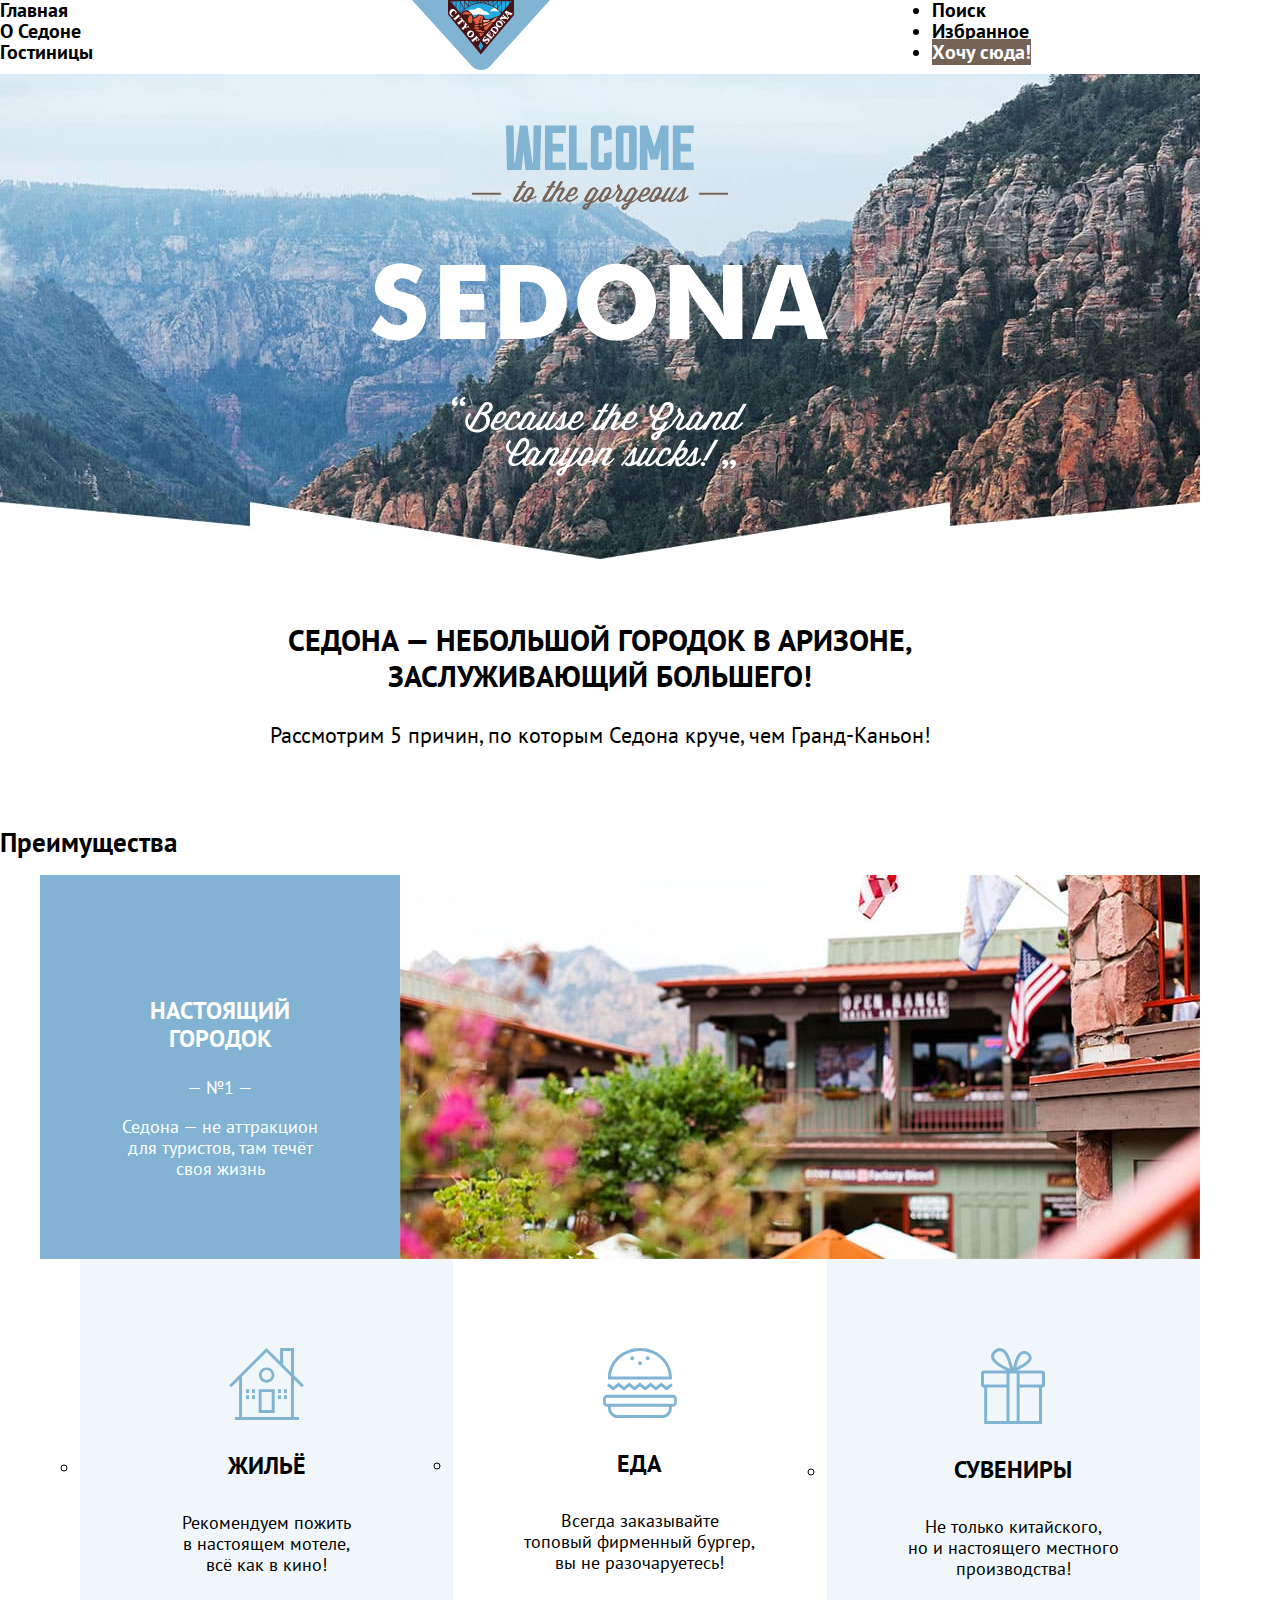
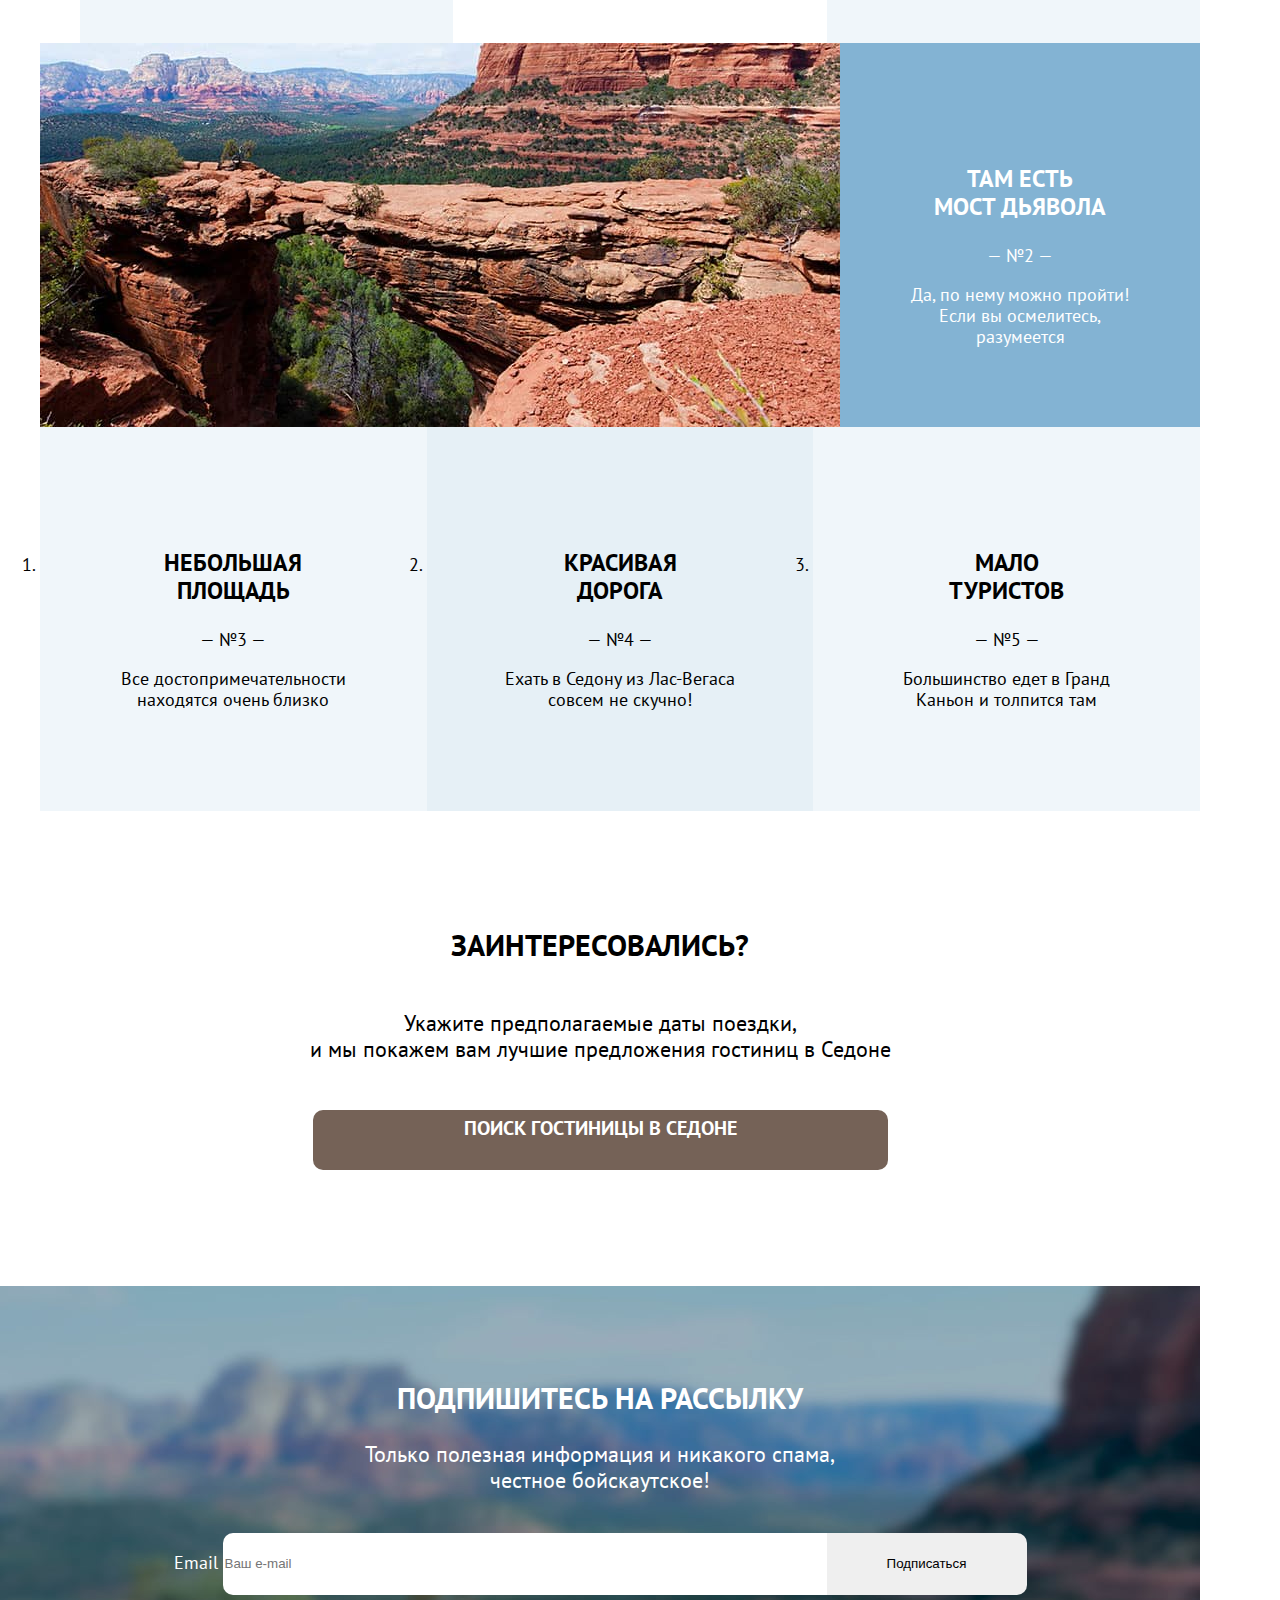
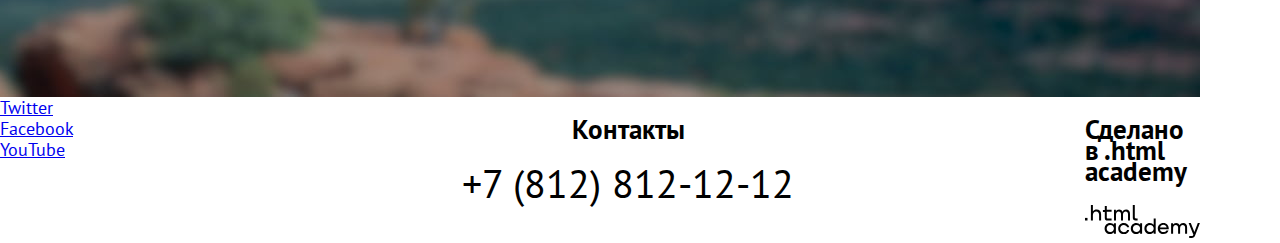
==== index.html @ d06df05f "Создана сетка страницы и крупных блоков" ====
<!DOCTYPE html>
<html lang="ru">
  <head>
    <meta charset="utf-8">
    <title>HTML Academy: Седона</title>

    <link rel="stylesheet" href="styles\styles.css">

  </head>
  <body>
    <header class="page-header">
      <nav class="navigation">
        <ul class="navigation-list">
          <li class="navigation-item">
            <a class="navigation-link" href="#">Главная</a>
          </li>
          <li class="navigation-item">
            <a class="navigation-link" href="#">О Седоне</a>
          </li>
          <li class="navigation-item">
            <a class="navigation-link" href="#">Гостиницы</a>
          </li>
        </ul>
        <a class="navigation-logo" href="#">
          <img class="page-header-logo" src="img\mini-logo.svg" width="138" height="70" alt="Логотип сайта Седона">
        </a>
        <ul class="navigation-list navigation-user">
          <li class="navigation-item">
            <a class="navigation-link" href="#">
              <span class="visually-hidden">Поиск</span>
            </a>
          </li>
          <li class="navigation-item">
            <a class="navigation-link" href="#">
              <span class="visually-hidden">Избранное</span>
            </a>
          </li>
          <li class="navigation-item">
            <a class="navigation-link" href="#">
              <span class="navigation-link white-link">Хочу сюда!</span>
            </a>
          </li>
        </ul>
      </nav>
    </header>

    <main class="main-index main-container">
      <div class="main-bg">
        <img class="main-index-logo" src="img\logo-welcome.svg" width="458" height="352" alt="Добро пожаловать в Седону">
      </div>
      <div class="promo">
      <h1 class="main_title">Седона — небольшой городок в Аризоне,<br>
        заслуживающий большего!</h1>
      <p class="main_description">Рассмотрим 5 причин, по которым Седона круче, чем Гранд-Каньон!</p>
      </div>

      <section class="advantages">
        <h2 class="visually-hidden">Преимущества</h2>
        <ol class="advantages-list">
          <li class="advantages-item">
            <div class="block-blue">
            <h3 class="advantages-title">Настоящий<br>
              городок</h3>
            <span>— №1 —</span>
            <p class="advantages-description">Седона — не аттракцион<br>
              для туристов, там течёт<br>
              своя жизнь</p>
            </div>
          
            <img class="city-img" src="img\real-city-min.jpg" width="800" height="384" alt="Город Седона">
          </li>
              <ul class="detail-list">
                <li class="detail-item detail-item-blue">
                  <div class="detail">
                  <div class="detail-icon icon-house"></div>
                  
                  <h4 class="detail-title">Жильё</h4>
                  <p class="detail-description">Рекомендуем пожить<br>
                    в настоящем мотеле,<br>
                    всё как в кино!</p>
                  </div>
                </li>
                <li class="detail-item detail-item-white">
                  <div class="detail">
                  <div class="detail-icon icon-food"></div>
                  <h4 class="detail-title">Еда</h4>
                  <p class="detail-description">Всегда заказывайте<br>
                    топовый фирменный бургер,<br>
                    вы не разочаруетесь!</p>
                  </div>
                </li>
                <li class="detail-item detail-item-blue">
                  <div class="detail">
                  <div class="detail-icon icon-souvenirs"></div>
                  <h4 class="detail-title">Сувениры</h4>
                  <p class="detail-description">Не только китайского,<br>
                    но и настоящего местного<br>
                    производства!</p>
                  </div>
                </li>
              </ul>
          
          <li class="adv-2 advantages-item">
            <div class="block-blue">
            <h3 class="advantages-title">Там есть<br>
              мост дьявола</h3>
            <span>— №2 —</span>
            <p class="advantages-description">Да, по нему можно пройти!<br>
              Если вы осмелитесь,<br>
              разумеется</p>
            </div>

            <img class="bridge" src="img\bridge-min.jpg" width="800" height="384" alt="Мост Дьявола">
          </li>
          <div class="other-adv">
          <li class="advantages-item-light">
            <h3 class="advantages-title">Небольшая<br>
              площадь</h3>
            <span>— №3 —</span>
            <p class="advantages-description">Все достопримечательности<br>
              находятся очень близко</p>
          </li>
          <li class="advantages-item-dark">
            <h3 class="advantages-title">Красивая<br>
              дорога</h3>
            <span>— №4 —</span>
            <p class="advantages-description">Ехать в Седону из Лас-Вегаса<br>
              совсем не скучно!</p>
          </li>
          <li class="advantages-item-light">
            <h3 class="advantages-title">Мало<br>
              туристов</h3>
            <span>— №5 —</span>
            <p class="advantages-description">Большинство едет в Гранд<br>
              Каньон и толпится там</p>
          </li>
          </div>
        </ol>
      </section>

      <section class="appointment">
        <h2 class="appointment-title">Заинтересовались?</h2>
        <p class="appointment-description">Укажите предполагаемые даты поездки,
и мы покажем вам лучшие предложения гостиниц в Седоне
        </p>
        <div class="appointment-search">
          <a class="appointment-button" href="#">Поиск гостиницы в седоне</a>
        </div>
      </section>
    </main>

    <footer class="page-footer">
      <section class="newsletter">
        <div class="footer-bg">
        <h2 class="page-footer-title">Подпишитесь на рассылку</h2>
        <p class="page-footer-description">Только полезная информация и никакого спама,<br>
          честное бойскаутское!</p>
        <form class="newsletter-form" action="https://echo.htmlacademy.ru/" method="post">
          <div class="email-form">
          <p class="newsletter-email">
            <label class="visually-hidden" for="newsletter-email">Email</label>
            <input class="field"  placeholder="Ваш e-mail" type="email" name="newsletter-email" id="newsletter-email" required>
          </p>
          <button class="button newsletter-button" type="submit">
            <span class="newsletter-button">Подписаться</span>
          </button>
          </div>
        </form>
        </div>
      </section>

      <div class="contacts">
      <div class="footer-social">
        <a class="button" href="https://twitter.com/htmlacademy_ru">
          <span class="visually-hidden">Twitter</span>
        </a>
        <a class="button" href="https://www.facebook.com/htmlacademy">
          <span class="visually-hidden">Facebook</span>
        </a>
        <a class="button" href="https://www.youtube.com/c/HTMLAcademyRUS">
          <span class="visually-hidden">YouTube</span>
        </a>
      </div>

      <section class="footer-contacts">
        <h2 class="visually-hidden">Контакты</h2>
        <a class="footer-contacts-phone" href="tel:+78128121212">+7 (812) 812-12-12</a>
      </section>

      <section class="about-text">
        <h2 class="visually-hidden">Сделано в .html academy</h2>
        <a href="https://htmlacademy.ru/">
          <img src="img/html-academy.svg" alt="Сделано в html academy">
        </a>
      </section>
      </div>
    </footer>
  </body>
</html>
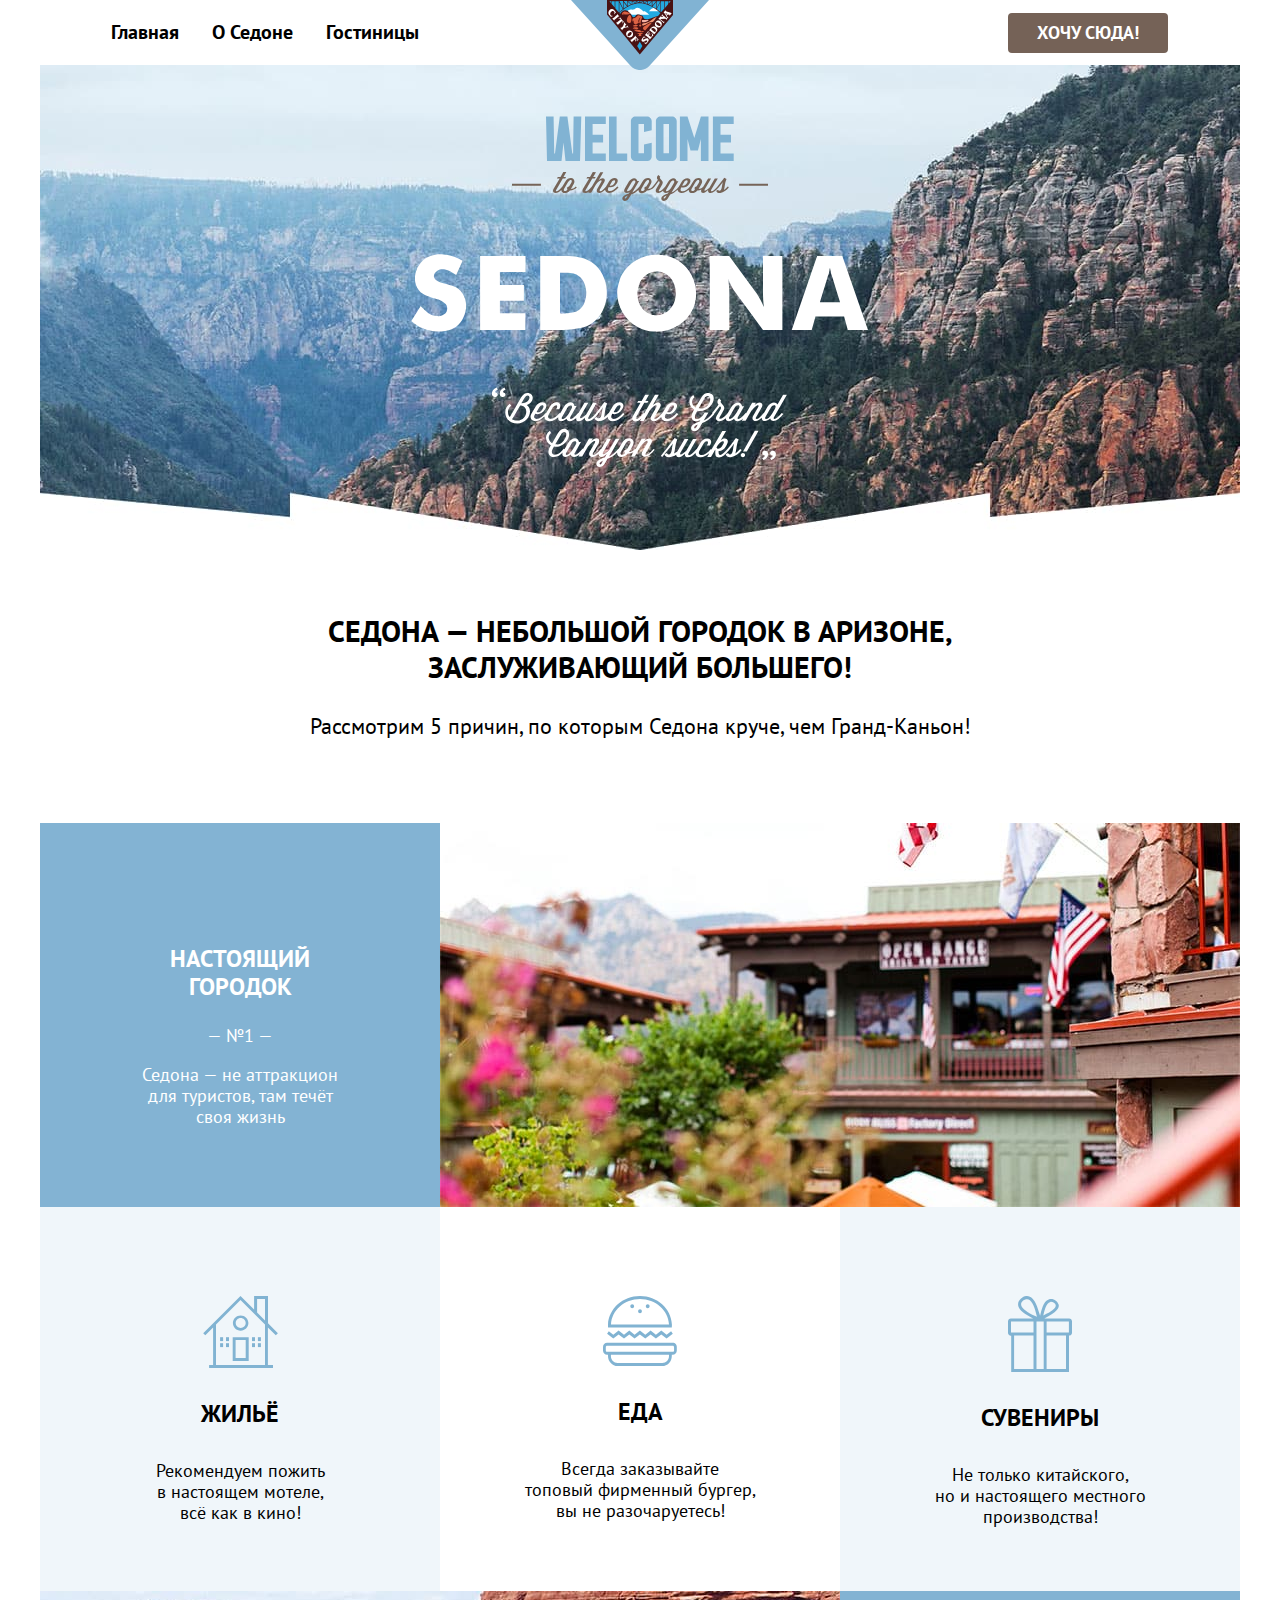
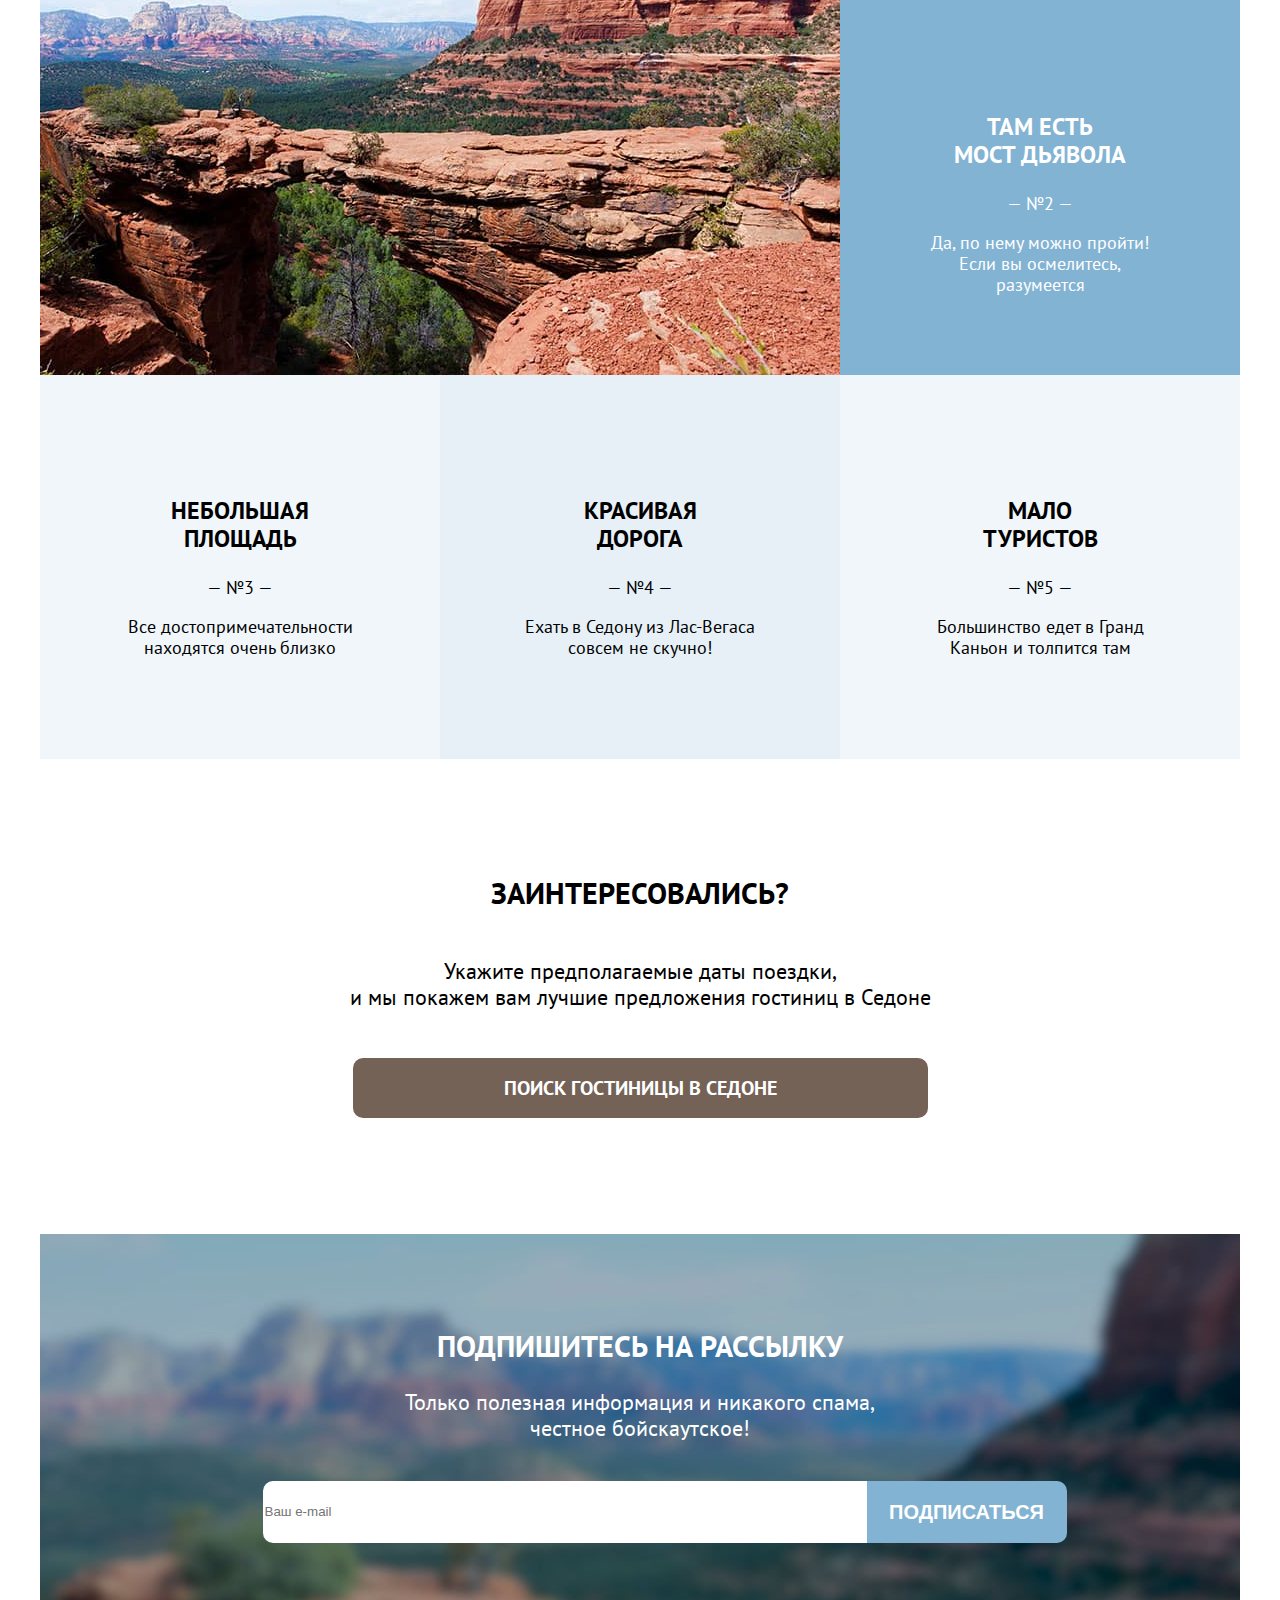
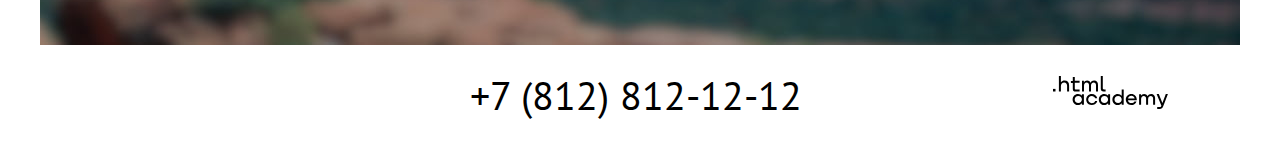
==== commit 7a83bac6: "Микросетки на флексах для всех страниц" ====
--- a/index.html
+++ b/index.html
@@ -24,19 +24,19 @@
         <a class="navigation-logo" href="#">
           <img class="page-header-logo" src="img\mini-logo.svg" width="138" height="70" alt="Логотип сайта Седона">
         </a>
-        <ul class="navigation-list navigation-user">
-          <li class="navigation-item">
+        <ul class="navigation-user">
+          <li class="navigation-item search">
             <a class="navigation-link" href="#">
               <span class="visually-hidden">Поиск</span>
             </a>
           </li>
-          <li class="navigation-item">
+          <li class="navigation-item favorites">
             <a class="navigation-link" href="#">
               <span class="visually-hidden">Избранное</span>
             </a>
           </li>
-          <li class="navigation-item">
-            <a class="navigation-link" href="#">
+          <li class="navigation-item button">
+            <a class="navigation-link button" href="#">
               <span class="navigation-link white-link">Хочу сюда!</span>
             </a>
           </li>
@@ -55,7 +55,7 @@
       </div>
 
       <section class="advantages">
-        <h2 class="visually-hidden">Преимущества</h2>
+        <h2 class="none">Преимущества</h2>
         <ol class="advantages-list">
           <li class="advantages-item">
             <div class="block-blue">
@@ -183,12 +183,12 @@
       </div>
 
       <section class="footer-contacts">
-        <h2 class="visually-hidden">Контакты</h2>
+        <h2 class="none">Контакты</h2>
         <a class="footer-contacts-phone" href="tel:+78128121212">+7 (812) 812-12-12</a>
       </section>
 
       <section class="about-text">
-        <h2 class="visually-hidden">Сделано в .html academy</h2>
+        <h2 class="none">Сделано в .html academy</h2>
         <a href="https://htmlacademy.ru/">
           <img src="img/html-academy.svg" alt="Сделано в html academy">
         </a>
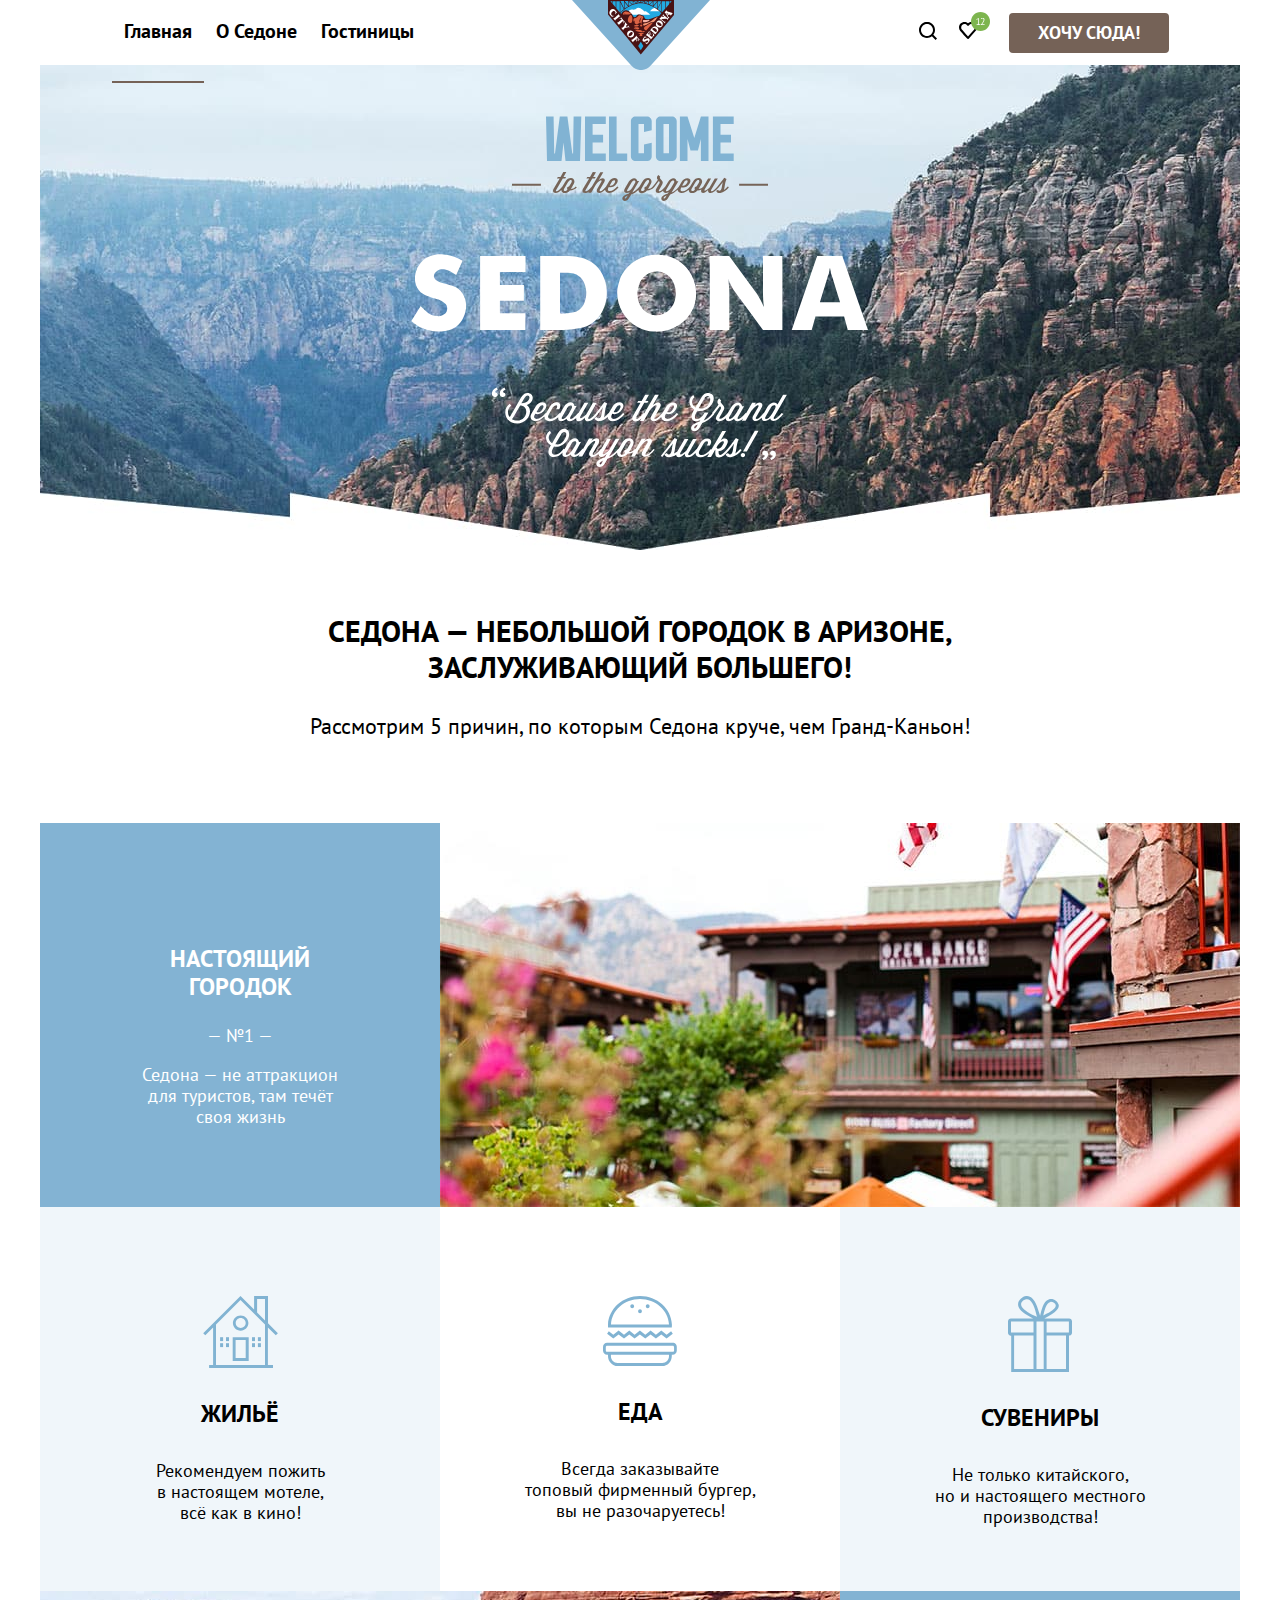
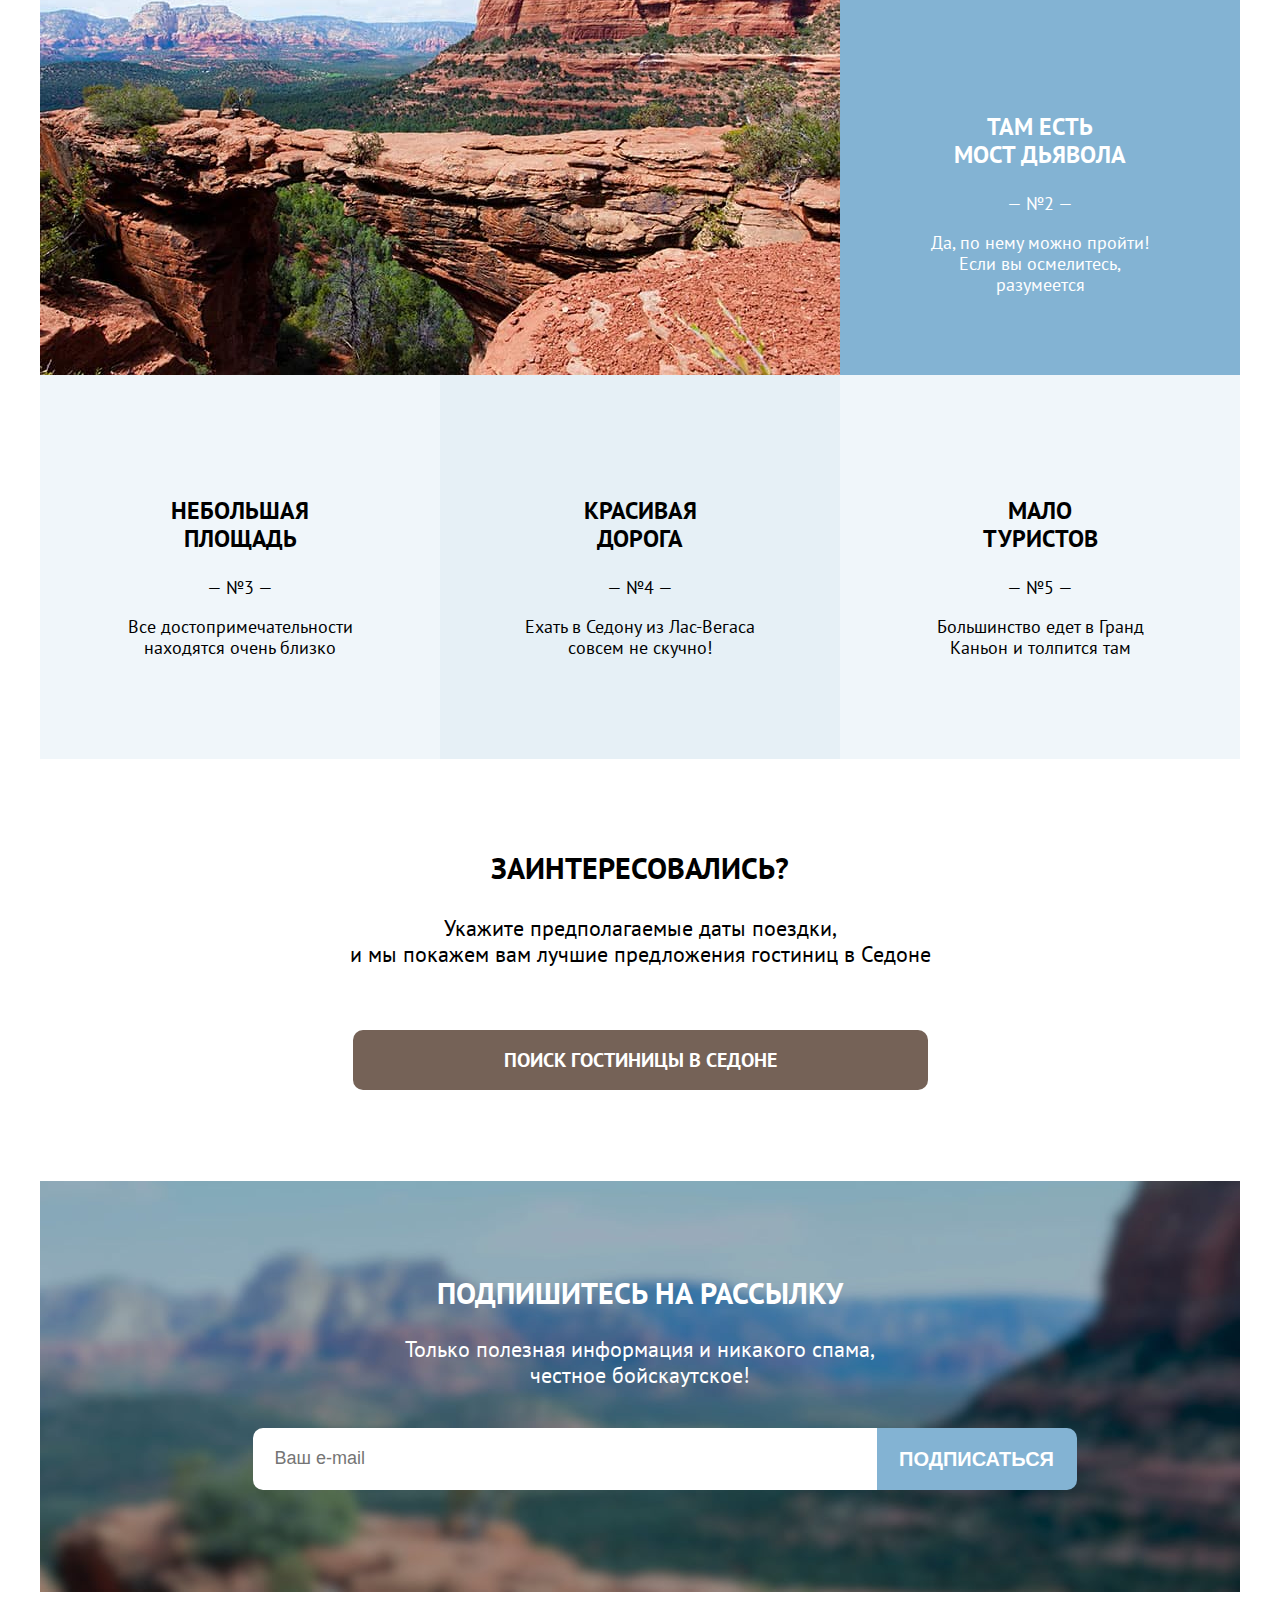
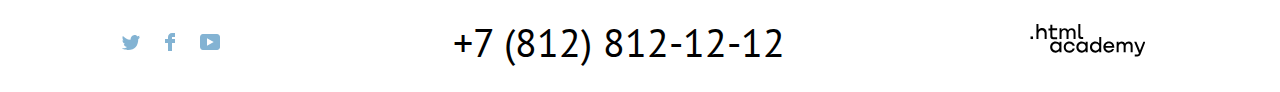
==== commit 5421d2b4: "Декоративные элементы на главной странице" ====
--- a/index.html
+++ b/index.html
@@ -12,7 +12,7 @@
       <nav class="navigation">
         <ul class="navigation-list">
           <li class="navigation-item">
-            <a class="navigation-link" href="#">Главная</a>
+            <a class="navigation-link current" href="#">Главная</a>
           </li>
           <li class="navigation-item">
             <a class="navigation-link" href="#">О Седоне</a>
@@ -25,14 +25,29 @@
           <img class="page-header-logo" src="img\mini-logo.svg" width="138" height="70" alt="Логотип сайта Седона">
         </a>
         <ul class="navigation-user">
-          <li class="navigation-item search">
-            <a class="navigation-link" href="#">
-              <span class="visually-hidden">Поиск</span>
+          <li class="navigation-item">
+            <a class="navigation-button search" title="Поиск" href="#">
+              <svg class="navigation-icon" aria-hidden="true" focusable="false" width="18" height="18" viewBox="0 0 18 18" fill="none" xmlns="http://www.w3.org/2000/svg">
+                <g clip-path="url(#clip0_3:16)">
+                <path d="M18 16.5L14.3 12.8C15.3 11.5 16 9.8 16 7.9C16 3.5 12.4 -0.1 8 -0.1C3.6 -0.1 0 3.6 0 8C0 12.4 3.6 16 8 16C9.8 16 11.5 15.4 12.9 14.3L16.6 18L18 16.5ZM8 14C4.7 14 2 11.3 2 8C2 4.7 4.7 2 8 2C11.3 2 14 4.7 14 8C14 11.3 11.3 14 8 14Z"/>
+                </g>
+                <defs>
+                <clipPath id="clip0_3:16">
+                <rect width="18" height="18" fill="white"/>
+                </clipPath>
+                </defs>
+              </svg>
             </a>
           </li>
-          <li class="navigation-item favorites">
-            <a class="navigation-link" href="#">
-              <span class="visually-hidden">Избранное</span>
+          <li class="navigation-item">
+            <a class="navigation-button favorites" title="Избранное" href="#">
+              <svg class="navigation-icon" aria-hidden="true" focusable="false" width="18" height="17" viewBox="0 0 18 17" fill="none" xmlns="http://www.w3.org/2000/svg">
+                <path fill-rule="evenodd" clip-rule="evenodd" d="M8.9 17C8.6 17 8.3 16.9 8.1 16.6C2.7 10.5 1.4 9.1 1.1 8.7C0.4 7.8 0 6.6 0 5.4C0 2.4 2.4 0 5.5 0C6.8 0 8 0.5 9 1.3C10 0.5 11.3 0 12.5 0C15.5 0 18 2.4 18 5.4C18 6.7 17.5 7.9 16.7 8.8L9.7 16.7C9.5 16.9 9.3 17 8.9 17ZM2.9 7.5C3.2 7.9 6.4 11.5 9 14.4L15.2 7.4C15.7 6.9 15.9 6.2 15.9 5.4C15.9 3.6 14.4 2.1 12.6 2.1C11.6 2.1 10.6 2.6 9.9 3.4C9.6 3.7 9.3 3.8 9 3.8C8.7 3.8 8.4 3.6 8.2 3.4C7.5 2.6 6.5 2.1 5.5 2.1C3.7 2.1 2.2 3.6 2.2 5.4C2.1 6.3 2.5 7 2.9 7.5C2.8 7.5 2.8 7.5 2.9 7.5Z"/>
+              </svg>
+              <svg class="navigation-icon eclipse" aria-hidden="true" focusable="false" width="19" height="19" viewBox="0 0 19 19" fill="none" xmlns="http://www.w3.org/2000/svg">
+                <path d="M19 9.5C19 14.7467 14.7467 19 9.5 19C4.25329 19 0 14.7467 0 9.5C0 4.25329 4.25329 0 9.5 0C14.7467 0 19 4.25329 19 9.5Z"/>
+                <path d="M5.63078 12.26H7.03078V7.42L7.13078 6.83L6.73078 7.3L5.63078 8.09L5.25078 7.58L7.45078 5.88H7.81078V12.26H9.18078V13H5.63078V12.26ZM13.46 7.59C13.46 7.94333 13.3933 8.30667 13.26 8.68C13.1333 9.04667 12.9633 9.41667 12.75 9.79C12.5433 10.1633 12.31 10.53 12.05 10.89C11.79 11.2433 11.53 11.58 11.27 11.9L10.78 12.33V12.37L11.42 12.26H13.6V13H9.62V12.71C9.76667 12.5567 9.94333 12.3667 10.15 12.14C10.3567 11.9133 10.57 11.6633 10.79 11.39C11.0167 11.11 11.2367 10.8167 11.45 10.51C11.67 10.1967 11.8667 9.88 12.04 9.56C12.22 9.24 12.3633 8.92333 12.47 8.61C12.5767 8.29667 12.63 8 12.63 7.72C12.63 7.39333 12.5367 7.12333 12.35 6.91C12.1633 6.69 11.88 6.58 11.5 6.58C11.2467 6.58 11 6.63333 10.76 6.74C10.52 6.84 10.3133 6.95667 10.14 7.09L9.81 6.52C10.0433 6.32 10.32 6.16333 10.64 6.05C10.96 5.93667 11.3033 5.88 11.67 5.88C11.9567 5.88 12.21 5.92333 12.43 6.01C12.65 6.09 12.8367 6.20667 12.99 6.36C13.1433 6.51333 13.26 6.69667 13.34 6.91C13.42 7.11667 13.46 7.34333 13.46 7.59Z" fill="white"/>
+              </svg> 
             </a>
           </li>
           <li class="navigation-item button">
@@ -170,27 +185,50 @@
       </section>
 
       <div class="contacts">
-      <div class="footer-social">
-        <a class="button" href="https://twitter.com/htmlacademy_ru">
-          <span class="visually-hidden">Twitter</span>
-        </a>
-        <a class="button" href="https://www.facebook.com/htmlacademy">
-          <span class="visually-hidden">Facebook</span>
-        </a>
-        <a class="button" href="https://www.youtube.com/c/HTMLAcademyRUS">
-          <span class="visually-hidden">YouTube</span>
-        </a>
-      </div>
+      <ul class="footer-social">
+        <li class="footer-social-item">
+          <a class="footer-social-link twitter" title="Twitter" href="https://twitter.com/htmlacademy_ru">
+            <svg class="social-icon" aria-hidden="true" focusable="false" width="18" height="15" viewBox="0 0 18 15" fill="none" xmlns="http://www.w3.org/2000/svg">
+              <path d="M11.6 0.200056C13.4 -0.299944 14.8 0.500056 15.4 1.40006C16.1 1.20006 16.8 0.900056 17.5 0.700056C17.5 1.60006 16.9 2.20006 16.6 2.50006C17.3 2.60006 18 1.90006 18 1.90006C17.8 2.90006 16.9 3.70006 16.3 3.90006C16.1 10.7001 13 15.1001 5.7 15.0001C5.1 15.0001 5.8 15.0001 5.2 15.0001C4.8 15.0001 0.8 14.5001 0 13.1001C2.4 13.3001 4.1 12.7001 5 11.9001C4 11.6001 2.1 11.5001 1.8 9.00006C2.2 9.10006 2.4 9.20006 3.1 9.10006C1.8 8.30006 0.4 7.50006 0.5 5.30006C0.8 5.60006 1.6 5.80006 1.9 5.80006C1.1 5.60006 -0.2 2.50006 0.9 0.900056C2.8 2.80006 4.9 4.50006 8.5 4.70006C8.7 2.30006 9.7 0.800056 11.6 0.200056Z"/>
+            </svg>
+          </a>
+        </li>
+        <li class="footer-social-item">
+          <a class="footer-social-link facebook" title="Facebook" href="https://www.facebook.com/htmlacademy">
+            <svg class="social-icon" aria-hidden="true" focusable="false" width="10" height="18" viewBox="0 0 10 18" fill="none" xmlns="http://www.w3.org/2000/svg">
+              <path d="M7 0C4.8 0 3 1.8 3 4V6H0V10H3V18H7V10H10V6H7V4H10V0H7Z"/>
+            </svg>
+          </a>
+        </li>
+        <li class="footer-social-item">
+          <a class="footer-social-link youtube" title="YouTube" href="https://www.youtube.com/c/HTMLAcademyRUS">
+            <svg class="social-icon" aria-hidden="true" focusable="false" width="20" height="16" viewBox="0 0 20 16" fill="none" xmlns="http://www.w3.org/2000/svg">
+              <path d="M17 0H2.9C1.2 0 0 1.5 0 3.2V12.7C0 14.5 1.2 16 2.9 16H17.2C18.7 16 20.1 14.5 20.1 12.8V3.2C19.9 1.5 18.7 0 17 0ZM7 11.8V4.2L13.7 8L7 11.8Z"/>
+            </svg>
+          </a>
+        </li>
+      </ul>
 
       <section class="footer-contacts">
-        <h2 class="none">Контакты</h2>
-        <a class="footer-contacts-phone" href="tel:+78128121212">+7 (812) 812-12-12</a>
+        <a class="footer-contacts-phone tel" title="Контакты" href="tel:+78128121212">+7 (812) 812-12-12</a>
       </section>
 
       <section class="about-text">
-        <h2 class="none">Сделано в .html academy</h2>
-        <a href="https://htmlacademy.ru/">
-          <img src="img/html-academy.svg" alt="Сделано в html academy">
+        <a class="made" title="Сделано в .html academy" href="https://htmlacademy.ru/">
+          <svg class="made-icon" aria-hidden="true" focusable="false" width="115" height="33" viewBox="0 0 115 33" fill="none" xmlns="http://www.w3.org/2000/svg">
+            <path d="M0 12.8999V15.4999H2.5V12.8999H0Z"/>
+            <path d="M11.6 4.5C10 4.5 8.80002 5.2 8.00002 6.2H7.90002V0H5.90002V15.5H7.90002V10.2C7.90002 8.1 9.20002 6.6 11.2 6.6C13 6.6 14.1 8 14.1 9.8V15.5H16.1V9.4C16.2 6.4 14.3 4.5 11.6 4.5Z"/>
+            <path d="M26.6 4.8001H21.8V1.1001H19.8V4.9001H17.9V6.9001H19.8V12.9001C19.8 14.6001 20.8 15.6001 22.5 15.6001H26.6V13.6001H22.9C22.2 13.6001 21.8 13.2001 21.8 12.5001V6.8001H26.6V4.8001Z"/>
+            <path d="M41.1 4.6001C39.5 4.6001 38.2 5.4001 37.6 6.7001H37.5C36.9 5.5001 35.7 4.6001 34.1 4.6001C32.7 4.6001 31.6 5.4001 31 6.4001H30.9V4.8001H29V15.4001H31V10.0001C31 8.0001 32 6.5001 33.6 6.5001C35.1 6.5001 36 7.5001 36 9.1001V15.4001H38V9.8001C38 7.4001 39.4 6.5001 40.6 6.5001C42.1 6.5001 43 7.5001 43 9.1001V15.4001H45V8.9001C45.1 6.4001 43.6 4.6001 41.1 4.6001Z"/>
+            <path d="M47.8 12.7C47.8 14.4 48.8 15.4 50.6 15.4H52.6V13.4H50.9001C50.2001 13.4 49.8 13 49.8 12.3V0H47.8V12.7Z"/>
+            <path d="M28.9 19.6999C28 18.5999 26.7 17.8999 25 17.8999C21.9 17.8999 19.6 20.1999 19.6 23.4999C19.6 26.7999 21.9 29.0999 25 29.0999C26.8 29.0999 28 28.2999 28.8 27.1999H28.9V28.7999H30.9V18.1999H28.9V19.6999ZM25.3 27.0999C23.1 27.0999 21.7 25.4999 21.7 23.4999C21.7 21.4999 23.1 19.8999 25.3 19.8999C27.5 19.8999 28.9 21.4999 28.9 23.4999C28.9 25.3999 27.5 27.0999 25.3 27.0999Z"/>
+            <path d="M44.2 21.9999C43.7 19.5999 41.5999 17.8999 38.7999 17.8999C35.3999 17.8999 33.2 20.3999 33.2 23.4999C33.2 26.5999 35.3999 29.0999 38.7999 29.0999C41.5999 29.0999 43.7 27.2999 44.2 24.8999H42.0999C41.6999 26.1999 40.3999 27.1999 38.7999 27.1999C36.5999 27.1999 35.2 25.5999 35.2 23.5999C35.2 21.5999 36.5999 19.9999 38.7999 19.9999C40.3999 19.9999 41.5999 20.9999 42.0999 22.1999H44.2V21.9999Z"/>
+            <path d="M55.1 19.6999C54.2 18.5999 52.9001 17.8999 51.2001 17.8999C48.1001 17.8999 45.8 20.1999 45.8 23.4999C45.8 26.7999 48.1001 29.0999 51.2001 29.0999C53.0001 29.0999 54.2 28.2999 55 27.1999H55.1V28.7999H57.1V18.1999H55.1V19.6999ZM51.5 27.0999C49.3 27.0999 47.9001 25.4999 47.9001 23.4999C47.9001 21.4999 49.3 19.8999 51.5 19.8999C53.7 19.8999 55.1 21.4999 55.1 23.4999C55.1 25.3999 53.6 27.0999 51.5 27.0999Z"/>
+            <path d="M68.7 19.7999C67.8 18.6999 66.5 17.8999 64.8 17.8999C61.7 17.8999 59.4 20.1999 59.4 23.4999C59.4 26.7999 61.6 29.0999 64.8 29.0999C66.5 29.0999 67.8 28.2999 68.6 27.2999H68.7V28.7999H70.7V13.3999H68.7V19.7999ZM65.1 27.0999C62.9 27.0999 61.5 25.4999 61.5 23.4999C61.5 21.4999 62.9 19.8999 65.1 19.8999C67.3 19.8999 68.7 21.4999 68.7 23.4999C68.6 25.4999 67.2 27.0999 65.1 27.0999Z"/>
+            <path d="M78.3 17.8999C75 17.8999 72.8 20.3999 72.8 23.4999C72.8 26.4999 74.9 29.0999 78.3 29.0999C80.8 29.0999 82.8 27.7999 83.5 25.4999H81.4C80.9 26.4999 79.8 27.0999 78.4 27.0999C76.5 27.0999 75.1 25.7999 75 24.1999H83.8C84 20.5999 81.8 17.8999 78.3 17.8999ZM78.3 19.7999C80 19.7999 81.3 20.7999 81.6 22.3999H75.1C75.4 20.8999 76.6 19.7999 78.3 19.7999Z"/>
+            <path d="M98.2 17.8999C96.6 17.8999 95.3 18.6999 94.6 19.8999H94.5C93.9 18.6999 92.7 17.8999 91.1 17.8999C89.7 17.8999 88.6 18.5999 88 19.6999V18.1999H86.1V28.7999H88.1V23.3999C88.1 21.3999 89.1 19.9999 90.7 19.8999C92.2 19.8999 93.1 20.8999 93.1 22.4999V28.7999H95.1V23.1999C95.1 20.7999 96.5 19.8999 97.7 19.8999C99.2 19.8999 100.1 20.8999 100.1 22.4999V28.7999H102.1V22.2999C102.2 19.6999 100.7 17.8999 98.2 17.8999Z"/>
+            <path d="M109.4 27.0001L105.8 18.1001H103.6L108.4 29.7001C108.1 30.6001 107.7 30.9001 106.7 30.9001H104.2V32.9001H106.7C108.5 32.9001 109.5 32.1001 110.2 30.3001L114.9 18.1001H112.8L109.4 27.0001Z"/>
+          </svg>
         </a>
       </section>
       </div>
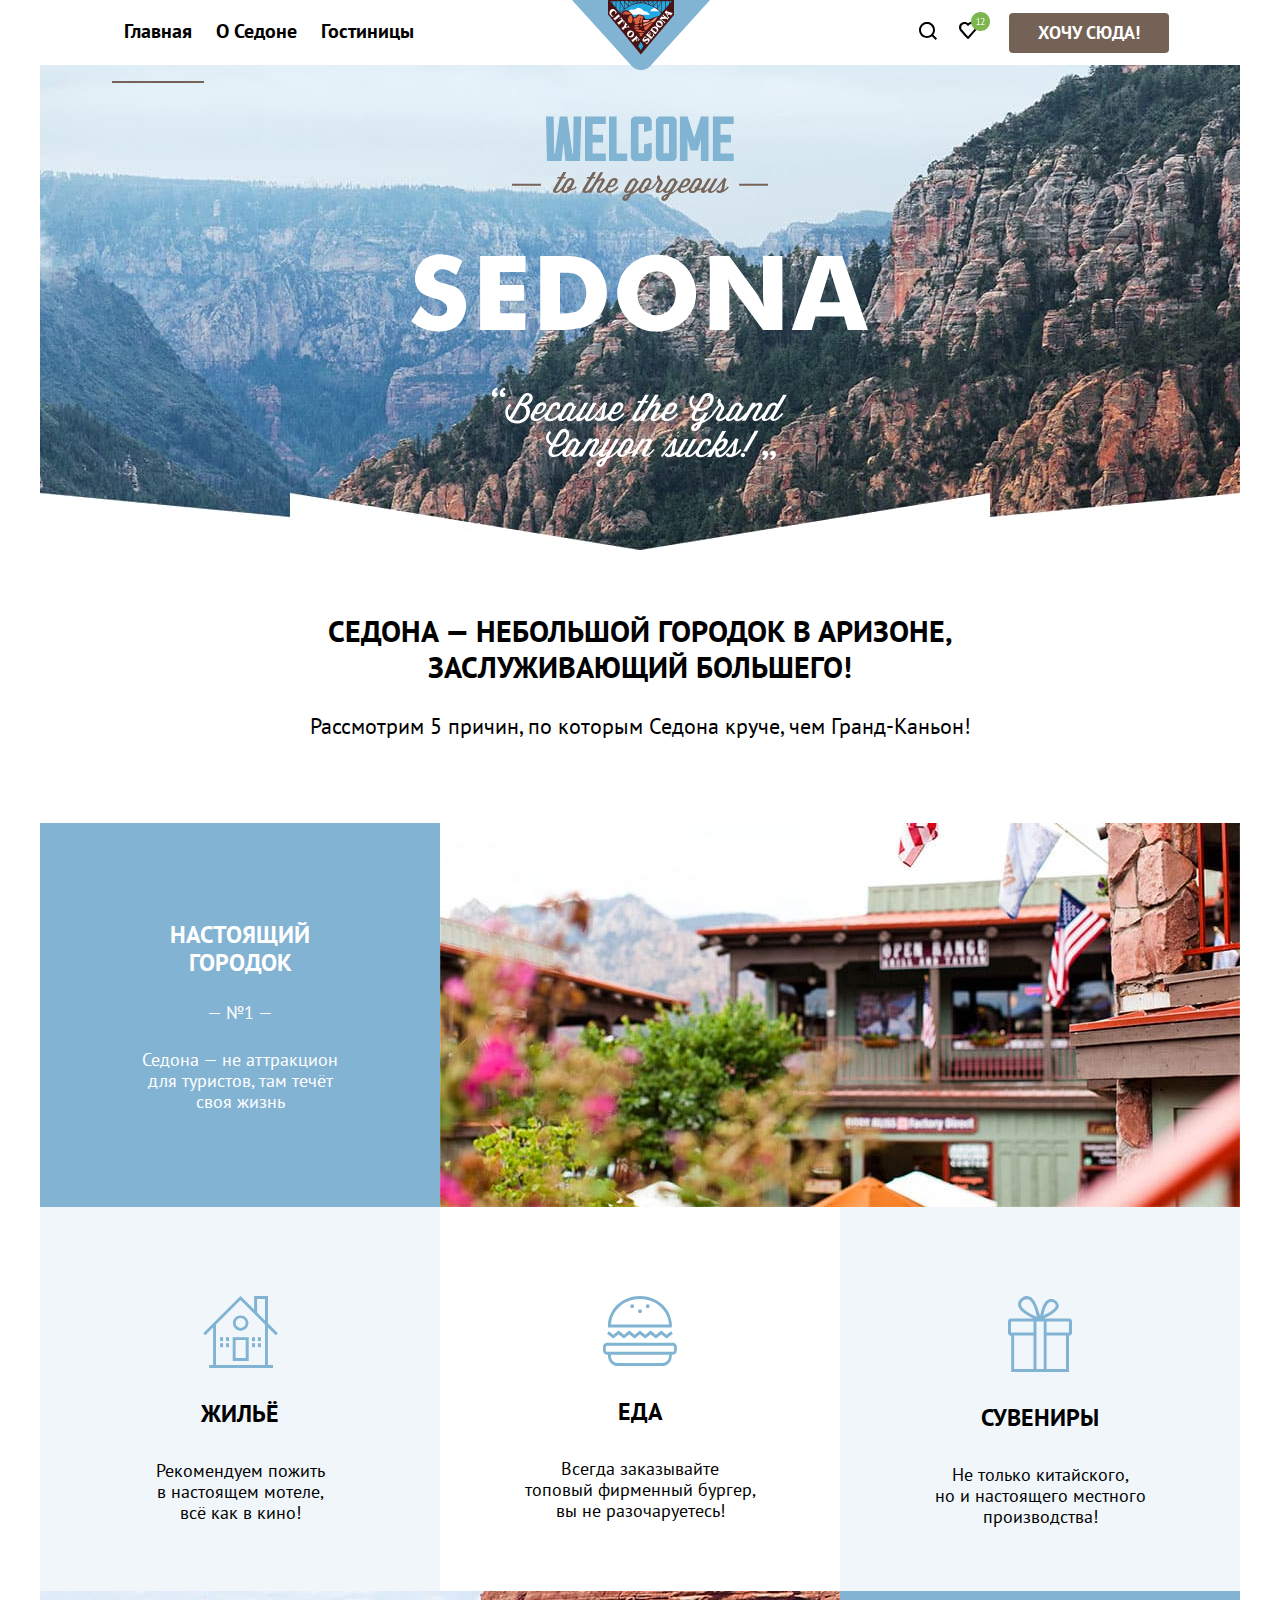
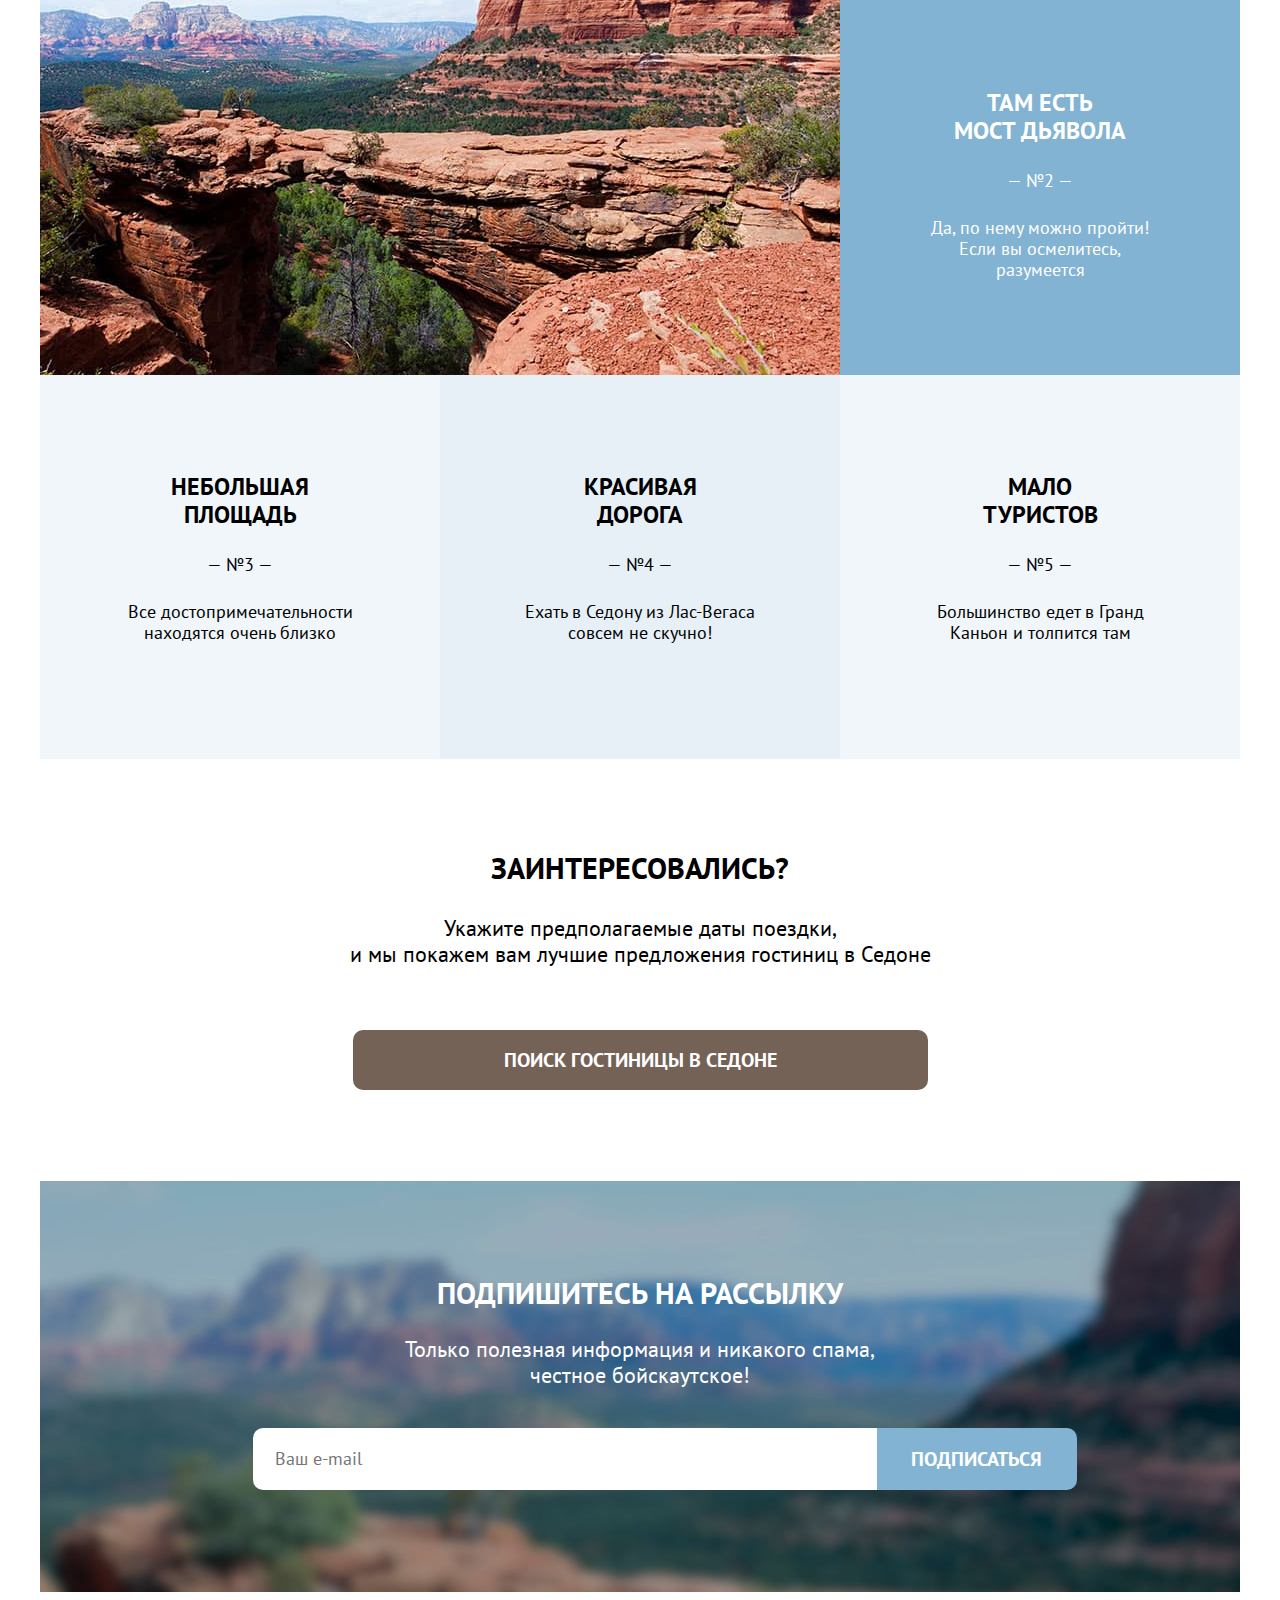
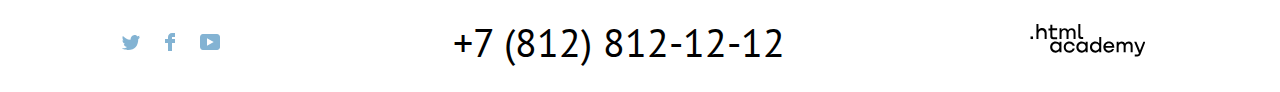
==== commit 2fc31e55: "Исправлены элементы главной страницы" ====
--- a/index.html
+++ b/index.html
@@ -4,7 +4,7 @@
     <meta charset="utf-8">
     <title>HTML Academy: Седона</title>
 
-    <link rel="stylesheet" href="styles\styles.css">
+    <link rel="stylesheet" href="styles/styles.css">
 
   </head>
   <body>
@@ -22,7 +22,7 @@
           </li>
         </ul>
         <a class="navigation-logo" href="#">
-          <img class="page-header-logo" src="img\mini-logo.svg" width="138" height="70" alt="Логотип сайта Седона">
+          <img class="page-header-logo" src="img/mini-logo.svg" width="138" height="70" alt="Логотип сайта Седона">
         </a>
         <ul class="navigation-user">
           <li class="navigation-item">
@@ -61,7 +61,7 @@
 
     <main class="main-index main-container">
       <div class="main-bg">
-        <img class="main-index-logo" src="img\logo-welcome.svg" width="458" height="352" alt="Добро пожаловать в Седону">
+        <img class="main-index-logo" src="img/logo-welcome.svg" width="458" height="352" alt="Добро пожаловать в Седону">
       </div>
       <div class="promo">
       <h1 class="main_title">Седона — небольшой городок в Аризоне,<br>
@@ -81,10 +81,10 @@
               для туристов, там течёт<br>
               своя жизнь</p>
             </div>
-          
-            <img class="city-img" src="img\real-city-min.jpg" width="800" height="384" alt="Город Седона">
-          </li>
-              <ul class="detail-list">
+            <img class="city-img" src="img/real-city-min.jpg" width="800" height="384" alt="Город Седона">
+          </li>
+        </ol>
+              <ol class="detail-list">
                 <li class="detail-item detail-item-blue">
                   <div class="detail">
                   <div class="detail-icon icon-house"></div>
@@ -113,8 +113,8 @@
                     производства!</p>
                   </div>
                 </li>
-              </ul>
-          
+              </ol>
+          <ol start="2" class="advantages-list">
           <li class="adv-2 advantages-item">
             <div class="block-blue">
             <h3 class="advantages-title">Там есть<br>
@@ -125,13 +125,12 @@
               разумеется</p>
             </div>
 
-            <img class="bridge" src="img\bridge-min.jpg" width="800" height="384" alt="Мост Дьявола">
-          </li>
-          <div class="other-adv">
+            <img class="bridge" src="img/bridge-min.jpg" width="800" height="384" alt="Мост Дьявола">
+          </li>
           <li class="advantages-item-light">
             <h3 class="advantages-title">Небольшая<br>
               площадь</h3>
-            <span>— №3 —</span>
+            <span class="a">— №3 —</span>
             <p class="advantages-description">Все достопримечательности<br>
               находятся очень близко</p>
           </li>
@@ -149,8 +148,7 @@
             <p class="advantages-description">Большинство едет в Гранд<br>
               Каньон и толпится там</p>
           </li>
-          </div>
-        </ol>
+          </ol>
       </section>
 
       <section class="appointment">
--- a/styles/styles.css
+++ b/styles/styles.css
@@ -0,0 +1,1054 @@
+@font-face {
+    font-family: "PT Sans";
+    font-style: normal;
+    font-weight: 400;
+    src: url("../fonts/ptsans-400.woff2") format("woff2");
+    font-display: swap;
+}
+
+@font-face {
+    font-family: "PT Sans";
+    font-style: normal;
+    font-weight: 700;
+    src: url("../fonts/ptsans-700.woff2") format("woff2");
+    font-display: swap;
+}
+
+html {
+    height: 100%;
+}
+
+.visually-hidden {
+   visibility: hidden;
+}
+
+.none {
+    display: none;
+}
+
+body {
+    display: flex;
+    flex-direction: column;
+    min-height: 100%;
+    font-family: "PT Sans", sans-serif;
+    font-size: 18px;
+    line-height: 21px;
+    color:#000000;
+    background-color: #FFFFFF;
+    width: 1200px;
+    margin-right: auto;
+    margin-left: auto;
+    margin-top: 0;
+}
+
+.navigation {
+    display: flex;
+    width: 1057px;
+    height: 65px;
+    margin: 0 auto;
+}
+
+.navigation-list {
+    display: flex;
+    justify-content: space-between;
+    align-items: center;
+    list-style-type: none;
+    margin: 0;
+    padding: 0;
+  }
+
+.navigation-link {
+    position: relative;
+    display: block;
+    padding: 6px 12px;
+    font-size: 20px;
+    line-height: 25,88px;
+    font-weight: 700;
+    text-align: center;
+    text-decoration: none;
+    color: black;
+    position: relative;
+    margin-top: 19px;
+    margin-bottom: 21px;
+  }
+
+  .navigation-list .navigation-link:hover {
+    color: #756257;
+  }
+
+  .navigation-list .navigation-link:focus {
+    color: #756257;
+    box-shadow: inset 0 0 0 3px #83B3D3;
+    border-radius: 10px;
+    outline: none;
+  }
+
+  .navigation-list .navigation-link:active {
+    color: #756257;
+    opacity: 0.3;
+    box-shadow: none;
+}
+
+  .navigation-link.current::after {
+    content: "";
+    position: absolute;
+    display: block;
+    top: 67px;
+    left: 0;
+    right: 0;
+    bottom: 0;
+    margin: auto;
+    width: 70;
+    border-bottom: 2px solid #756257;
+  }
+
+
+  .navigation-logo {
+      position: absolute;
+      margin-left: 460px;
+  }
+
+  .navigation-user {
+    display: flex;
+    margin-left: auto;
+    list-style-type: none;
+    max-width: 300px;
+    align-items: center;
+}
+
+
+.navigation-user .navigation-item:not(.navigation-item.button) {
+    margin: 1px;
+}
+
+.search {
+    width: 18px;
+    height: 18px;
+}
+
+.navigation-icon {
+    fill: black;
+    padding: 10px;
+}
+
+.navigation-button:hover .navigation-icon:not(.eclipse) {
+    fill: #756257;
+}
+
+.navigation-button:focus .navigation-icon:not(.eclipse) {
+    fill: #756257;
+    box-shadow: inset 0 0 0 3px #83B3D3;
+    border-radius: 10px;
+    outline: none;
+}
+
+.navigation-button:active .navigation-icon:not(.eclipse){
+    fill: #756257;
+    opacity: 0.3;
+    box-shadow: none;
+}
+
+.favorites {
+    position: relative;
+    display: block;
+}
+
+.eclipse {
+    position: absolute;
+    top: -10px;
+    right: -13px;
+    fill: #7DB54F;
+}
+
+.navigation-link.button {
+    margin: 0;
+    margin-left: 21px;
+    padding: 0;
+}
+
+.white-link {
+    color: white;
+    font-size: 18px;
+    text-transform: uppercase;
+    margin: 0;
+
+    display: flex;
+    box-sizing: border-box;
+    width: 160px;
+    padding-top: 9px;
+    padding-bottom: 10px;
+    background-color: #756257;
+    border-radius: 4px;
+    justify-content: center;
+    align-items: center;
+  }
+
+  .navigation-link.button:hover .white-link{
+    background: #615048;
+    color: white;
+  }
+
+  .navigation-link.button:focus .white-link{
+    background: #615048;
+    box-shadow: 0 0 0 3px #83B3D3;
+    border-radius: 4px;
+    outline: none;
+  }
+
+  .navigation-link.button:active .white-link{
+    background: #615048;
+    color: rgba(255, 255, 255, 0.3);
+    box-shadow: none;
+  }
+
+  .main-container {
+      flex-grow: 1;
+  }
+
+  .main-index {
+    color: #000000;
+    background-color: #FFFFFF;
+  }
+
+.main-bg {
+    background-image: url("../img/index-bg-min.jpg");
+    background-repeat: no-repeat;
+    width: 1200px;
+    height: 485px;
+}
+
+.main-index-logo {
+    margin-top: 51px;
+    margin-left: 371px;
+}
+
+.promo {
+    margin-top: 63px;
+    margin-bottom: 79px;
+    text-decoration: none;
+    text-align: center;
+}
+
+.main_title {
+    font-size: 30px;
+    line-height: 36px;
+    font-weight: 700;
+    text-transform: uppercase;
+    margin-bottom: 23px;
+}
+
+.main_description{
+    font-size: 22px;
+    line-height: 36px;
+}
+
+.advantages {
+    text-align: center;
+}
+
+.advantages-list {
+    text-align: center;
+    color: black;
+    list-style-type: none;
+    margin: 0;
+    padding: 0;
+    display: flex;
+    flex-wrap: wrap;
+}
+
+.block-blue {
+    background-color: #83B3D3;
+    color: white;
+    width: 400px;
+    height: 384px;
+    flex-wrap: nowrap;
+}
+
+.detail-list {
+    display: flex;
+    flex-direction: row;
+    list-style-type: none;
+    margin: 0;
+    padding: 0;
+}
+
+.detail-title {
+    font-size: 24px;
+    line-height: 28px;
+    text-transform: uppercase;
+}
+
+.detail-item-blue {
+    background-color: rgba(131, 179, 211, 0.12);
+    width: 400px;
+    height: 384px;
+}
+
+.detail {
+    margin-top: 89px;
+    margin-left: auto;
+    margin-right: auto;
+    width: 250px;
+    text-align: center;
+}
+
+.detail-item-white {
+    background-color: white;
+    width: 400px;
+    height: 384px;
+}
+
+.detail-icon {
+    margin-left: auto;
+    margin-right: auto;
+}
+
+.icon-house {
+    background-image: url("../img/house.svg");
+    background-repeat: no-repeat;
+    width: 75px;
+    height: 72px;
+    
+}
+
+.icon-food {
+    background-image: url("../img/food.svg");
+    background-repeat: no-repeat;
+    width: 74px;
+    height: 70px;
+}
+
+.icon-souvenirs {
+    background-image: url("../img/souvenirs.svg");
+    background-repeat: no-repeat;
+    width: 64px;
+    height: 76px;
+}
+
+.adv-2 {
+    display: flex;
+    flex-direction: row-reverse;
+    margin: 0;
+    padding: 0;
+}
+
+
+.other-adv {
+    display: flex;
+    list-style-type: none;
+    padding: 0;
+}
+
+.advantages-item {
+    display: flex;
+    flex-wrap: nowrap;
+}
+
+.advantages-title {
+    font-size: 24px;
+    line-height: 28px;
+    text-transform: uppercase;
+    padding:0;
+    margin-top: 98px;
+    margin-bottom: 25px;
+}
+
+.advantages-description {
+    margin-top: 26px;
+}
+
+.advantages-item-light {
+    background-color: rgba(131, 179, 211, 0.12);
+    width: 400px;
+    height: 384px;
+}
+
+.advantages-item-dark {
+    background-color: rgba(131, 179, 211, 0.2);
+    width: 400px;
+    height: 384px;
+}
+
+.appointment {
+    margin-top: 91px;
+    margin-bottom: 0;
+    text-align: center;
+
+    display: flex;
+    flex-direction: column;
+    align-items: center;
+}
+
+.appointment-title {
+    font-size: 30px;
+    font-weight: 700;
+    line-height: 36px;
+    text-transform: uppercase;
+    height: 50px;
+    margin-top: 0;
+    margin-bottom: 15px;
+}
+
+.appointment-description {
+    font-size: 22px;
+    line-height: 26px;
+    white-space: pre;
+    text-align: center;
+    margin-top: 0;
+    margin-bottom: 37px;
+}
+
+.appointment-button {
+    font-size: 20px;
+    line-height: 36px;
+    font-weight: 700;
+    color: white;
+    text-decoration: none;
+    text-transform: uppercase;
+
+    display: flex;
+    box-sizing: border-box;
+    width: 575px;
+    height: 60px;
+    background-color: #756257;
+    border-radius: 10px;
+    justify-content: center;
+    align-items: center;
+    margin-top: 0;
+    margin-bottom: 91px;
+}
+
+.appointment-button:hover {
+    background-color: #615048;
+}
+
+.appointment-button:focus {
+    background-color: #615048;
+    border: 3px solid #83B3D3;
+    border-radius: 10px;
+    outline: none;
+}
+
+.appointment-button:active {
+    background-color: #615048;
+    color: rgba(255, 255, 255, 0.3);
+    border: none;
+}
+
+.footer-bg {
+    background-image: url("../img/footer-background-min.jpg");
+    background-repeat: no-repeat;
+    width: 1200px;
+    height: 411px;
+
+    text-align: center;
+    color: white;
+}
+
+.page-footer-title {
+    font-size: 30px;
+    line-height: 36px;
+    font-weight: 700;
+    padding-top: 94px;
+    text-transform: uppercase;
+    margin-top: 0;
+}
+
+.page-footer-description {
+    font-size: 22px;
+    line-height: 26px;
+}
+
+.email-form {
+    display: flex;
+    justify-content: center;
+    align-items: center;
+}
+
+.field {
+    font-family: "PT Sans", sans-serif;
+    line-height: 26px;
+    font-size: 18px;
+    width: 600px;
+    height: 60px;
+    border: none;
+    border-radius: 10px 0px 0px 10px;
+    padding-left: 22px;
+}
+
+input[type="email"]:hover {
+    background-color: #E6E6E6;
+}
+
+input[type="email"]:focus {
+    background-color: #E6E6E6;
+    box-shadow: 0 0 0 3px #83B3D3;
+    border-radius: 10px 0px 0px 10px;
+    outline: none;
+}
+
+button.newsletter-button {
+    width: 200px;
+    height: 62px;
+    border: none;
+    border-radius: 0px 10px 10px 0px;
+    background-color: #83B3D3;
+    color: white;
+    font-family: "PT Sans", sans-serif;
+    font-weight: 700;
+    font-size: 20px;
+    line-height: 26px;
+    text-transform: uppercase;
+    box-sizing: border-box;
+}
+
+button.newsletter-button:hover {
+    background-color: #68A2CA;
+}
+
+button.newsletter-button:focus {
+    background-color: #68A2CA;
+    box-shadow: 0 0 0 3px #756257;
+    outline: none;
+}
+
+button.newsletter-button:active {
+    background-color: #68A2CA;
+    color: rgba(255, 255, 255, 0.3);
+    box-shadow: none;
+}
+
+.field-catalog {
+    font-size: 18px;
+    line-height: 26px;
+    padding-left: 22px;
+}
+
+.newsletter.catalog {
+    width: 1200px;
+    height: 450px;
+}
+
+
+
+.contacts {
+    display: flex;
+    width: 1200px;
+    justify-content: space-between;
+    height: 100px;
+}
+
+.footer-social {
+    min-width: 107px;
+    display: flex;
+    align-items: center;
+    padding: 0;
+    margin-left: 72px;
+    justify-content: space-between;
+    list-style-type: none;
+}
+
+.twitter {
+    width: 18px;
+    height: 15px;
+}
+
+.twitter .social-icon {
+    padding: 10px;
+}
+
+.facebook {
+    width: 10px;
+    height: 18px;
+}
+
+.facebook .social-icon {
+    padding: 11px 15px;
+}
+
+.youtube {
+    width: 20px;
+    height: 16px;
+}
+
+.youtube .social-icon {
+    padding: 12px 10px;
+}
+
+.social-icon {
+    display: flex;
+    align-items: center;
+    fill: #83B3D3;
+}
+
+.social-icon:hover {
+    fill: rgba(104, 162, 202, 1);
+}
+
+.footer-social-link:focus .social-icon{
+    fill: rgba(104, 162, 202, 1);
+    box-shadow: 0 0 0 3px #83B3D3;
+    border-radius: 10px;
+    outline: none;
+}
+
+.footer-social-link:active .social-icon{
+    opacity: 0.3;
+    box-shadow: none;
+}
+
+.footer-contacts {
+    width: 720px;
+    display: flex;
+    justify-content: center;
+    align-items: center;
+}
+
+.footer-contacts-phone {
+    font-size: 40px;
+    line-height: 40px;
+    text-decoration: none;
+    color: black;
+    padding: 15px;
+}
+
+.footer-contacts-phone:hover {
+    color: rgba(117, 98, 87, 1);
+}
+
+.footer-contacts-phone:focus {
+    color: rgba(117, 98, 87, 1);
+    box-shadow: 0 0 0 3px #83B3D3;
+    border-radius: 10px;
+    outline: none;
+}
+
+.footer-contacts-phone:active {
+    opacity: 0.3;
+    box-shadow: none;
+}
+
+.about-text {
+    display: flex;
+    align-items: center;
+    margin-right: 72px;
+}
+
+.made-icon {
+    fill: black;
+    padding: 18.55px 22.55px;
+}
+
+.made:hover .made-icon {
+    fill: rgba(117, 98, 87, 1);
+}
+
+.made:focus .made-icon {
+    fill: rgba(117, 98, 87, 1);
+    box-shadow: 0 0 0 3px #83B3D3;
+    border-radius: 10px;
+    outline: none;
+}
+
+.made:active .made-icon {
+    opacity: 0.3;
+    box-shadow: none;
+}
+
+.page-container {
+    display: flex;
+    flex-direction: column;
+    margin: 0 auto;
+    width: 1056px;
+  }
+
+.inner-bg {
+    background-image: url("../img/catalog-background-min.jpg");
+    background-repeat: no-repeat;
+    width: 1200px;
+    height: 408px;
+}
+
+.inner-header-title {
+    font-size: 60px;
+    line-height: 77px;
+    font-weight: 700;
+    color: white;
+    width: 528px;
+    margin-top: 35px;
+    margin-bottom: 0;
+}
+
+.breadcrumbs {
+    display: flex;
+    list-style-type: none;
+    margin-bottom: 0;
+    padding: 0;
+    margin-top: 5px;
+}
+
+.breadcrumbs-link {
+    font-size: 16px;
+    line-height: 20,7px;
+    text-decoration: none;
+    color: white;
+}
+
+.catalog-products {
+    font-size: 18px;
+    line-height: 23,29px;
+    color: white;
+    margin-top: 45px;
+}
+
+.catalog-filter {
+    width: 1057px;
+    display: flex;
+    flex-direction: row;
+}
+
+.catalog-filter-list {
+    list-style-type: none;
+    padding: 0;
+    margin: 0;
+}
+
+.catalog-filter-group:nth-child(1) {
+    width: 150px;
+    margin-right: 67px;
+    border: 0;
+    padding: 0;
+}
+
+.catalog-filter-group:nth-child(2) {
+    width: 144px;
+    margin-right: 167px;
+    border: 0;
+    padding: 0;
+}
+
+.catalog-filter-group:nth-child(3) {
+    width: 287px;
+    border: 0;
+    padding: 0;
+    margin-right: 81px;
+}
+
+.catalog-filter-title {
+    font-size: 20px;
+    line-height: 25,88px;
+    font-weight: 700;
+    padding-bottom: 30px;
+}
+
+.catalog-filter-item {
+    padding-bottom: 13px;
+}
+
+.sorting-button {
+    display: flex;
+    flex-direction: column;
+    margin-top: 60px;
+}
+
+.button-show {
+    font-size: 16px;
+    line-height: 20,7px;
+    font-weight: 700;
+    text-transform: uppercase;
+    color: white;
+
+    background-color: #83B3D3;
+    width: 160px;
+    height: 48px;
+    border: none;
+    border-radius: 4px;
+}
+
+.button-delete {
+    width: 160px;
+    height: 23px;
+    margin-top: 20px;
+    background-color: rgba(255, 255, 255, 0);
+    border: 0;
+    color: white;
+    font-size: 18px;
+}
+
+.sorting {
+    display: flex;
+    flex-direction: row;
+    align-items: center;
+    margin-top: 50px;
+    margin-bottom: 45px;
+    width: 1056px;
+    margin-left: 71px;
+}
+
+.sorting-sum {
+    font-size: 30px;
+    line-height: 38,82px;
+    font-weight: 700;
+    text-transform: uppercase;
+    
+    margin-right: 192px;
+}
+
+.select-control-main {
+    width: 280px;
+    margin-right: 81px;
+    height: 48px;
+    border: 2px solid #E6E6E6;
+    border-radius: 4px;
+    font-size: 18px;
+    line-height: 23,29px;
+    padding-left: 19px;
+}
+
+.view-type {
+    display: flex;
+    width: 160px;
+}
+
+.view-type-button {
+    width: 48px;
+}
+
+.product-list {
+    list-style-type: none;
+    width: 1054px;
+    padding: 0;
+    margin-left: 72px;
+    margin-top: 0;
+    margin-bottom: 0;
+    display: flex;
+    flex-direction: column;
+}
+
+.product-card {
+    line-height: 23,29px;
+    display: grid;
+    grid-template-columns: 180px 151px auto 160px;
+    grid-template-rows: 31px auto 37px;
+    max-height: 120px;
+    padding-bottom: 30px;
+    padding-top: 31px;
+    row-gap: 1px;
+    column-gap: 8px;
+
+    border-top: 1px solid #E6E6E6;
+}
+
+.product-card:last-child {
+    border-bottom: 1px solid #E6E6E6;
+}
+
+.product-card-img {
+   grid-column: 1 / 2;
+   grid-row: 1 / -1;
+   display: block;
+}
+
+.product-card-type {
+    grid-column: 2 / 3;
+    grid-row: 2 / 3;
+    margin-left: 29px;
+}
+
+.rating-stars {
+   grid-column: 4 / 5;
+   grid-row: 1;
+}
+
+.product-card-price {
+   grid-column: 3 / 4;
+   grid-row: 2 / 3;
+}
+
+.product-card-link {
+    font-size: 24px;
+    line-height: 31px;
+    font-weight: 700;
+    text-decoration: none;
+    color: black;
+}
+
+.product-card-title {
+    font-size: 24px;
+    line-height: 31,06px;
+    font-weight: 700;
+    grid-column: 2 / 4;
+    grid-row: 1;
+    margin: 0;
+    margin-left: 29px;
+}
+
+a.product-card-title {
+    margin: 0;
+}
+
+.product-card-button {
+    font-size: 16px;
+    line-height: 20,07px;
+    font-weight: 700;
+    text-transform: uppercase;
+    color: white;
+    text-decoration: none;
+    display: flex;
+    box-sizing: border-box;
+    border-radius: 4px;
+    justify-content: center;
+    align-items: center;
+    margin-left: 29px;
+}
+
+.more {
+    background-color: #756257;
+    width: 151px;
+    height: 37px;
+    grid-column: 2 / 3;
+    grid-row: 3 / 4;
+}
+
+
+.in-favorites {
+    background-color: #83B3D3;
+    width: 160px;
+    height: 37px;
+    grid-column: 3 / 4;
+    grid-row: 3 / 4;
+}
+
+.in-favorites.selected {
+    background-color: #7DB54F;
+}
+
+.rating {
+    background-color: #F2F2F2;
+    text-transform: uppercase;
+    display: flex;
+    box-sizing: border-box;
+    width: 160px;
+    height: 37px;
+    border-radius: 4px;
+    justify-content: center;
+    align-items: center;
+    grid-column: 4 / 5;
+    grid-row: 3;
+}
+
+.pagination-show-more {
+    font-size: 20px;
+    line-height: 25,88px;
+    font-weight: 700;
+    text-transform: uppercase;
+    color: white;
+    background-color: #83B3D3;
+    width: 625px;
+    height: 55px;
+    border: 0;
+    border-radius: 4px;
+}
+
+.show-more {
+    display: flex;
+    width: 1056px;
+    min-height: 116px;
+    margin-left: 72px;
+    justify-content: center;
+    align-items: center;
+    border-bottom: 1px solid #E6E6E6;
+}
+
+.pagination {
+    display: flex;
+}
+
+.pagination-list {
+    list-style-type: none;
+    display: flex;
+    margin-left: 72px;
+    padding: 0;
+    width: 370px;
+    margin-right: 302px;
+    margin-top: 31px;
+}
+
+.pagination-item {
+    margin-right: 8px;
+}
+
+.pagination-item:nth-child(6) {
+    margin-right: 0;
+}
+  
+  .pagination-link {
+    color: #FFFFFF;
+    background-color: #83B3D3;
+    border-radius: 4px;
+    text-decoration: none;
+    font-size: 20px;
+    line-height: 25,88px;
+    font-weight: 700;
+    display: flex;
+    box-sizing: border-box;
+    width: 55px;
+    height: 55px;
+    align-items: center;
+    justify-content: center;
+  }
+  
+  .pagination-current {
+    color: black;
+    background-color: #F2F2F2;
+  }
+
+  .sorting-block {
+      display: flex;
+      align-items: center;
+  }
+
+  .select-control {
+      width: 160px;
+      height: 48px;
+      font-size: 18px;
+      padding-left: 17px;
+      border: 2px solid #E6E6E6;
+      border-radius: 4px;
+  }
+
+  .sorting-count {
+    line-height: 23,29px;
+    margin-right: 51px;
+  }
+
+  .newsletter.catalog {
+    text-align: center;
+}
+
+.page-footer-description {
+    font-size: 22px;
+    line-height: 26px;
+}
+
+.footer-contacts-phone {
+    font-size: 40px;
+    line-height: 40px;
+    text-decoration: none;
+    color: black
+}
+
+.field-catalog {
+    width: 600px;
+    height: 60px;
+    background-color: #F2F2F2;
+    border-radius: 10px 0px 0px 10px;
+    border: none;
+}
+
+.newsletter-form {
+    display: flex;
+    flex-direction: row;
+    justify-content: center;
+    align-items: center;
+}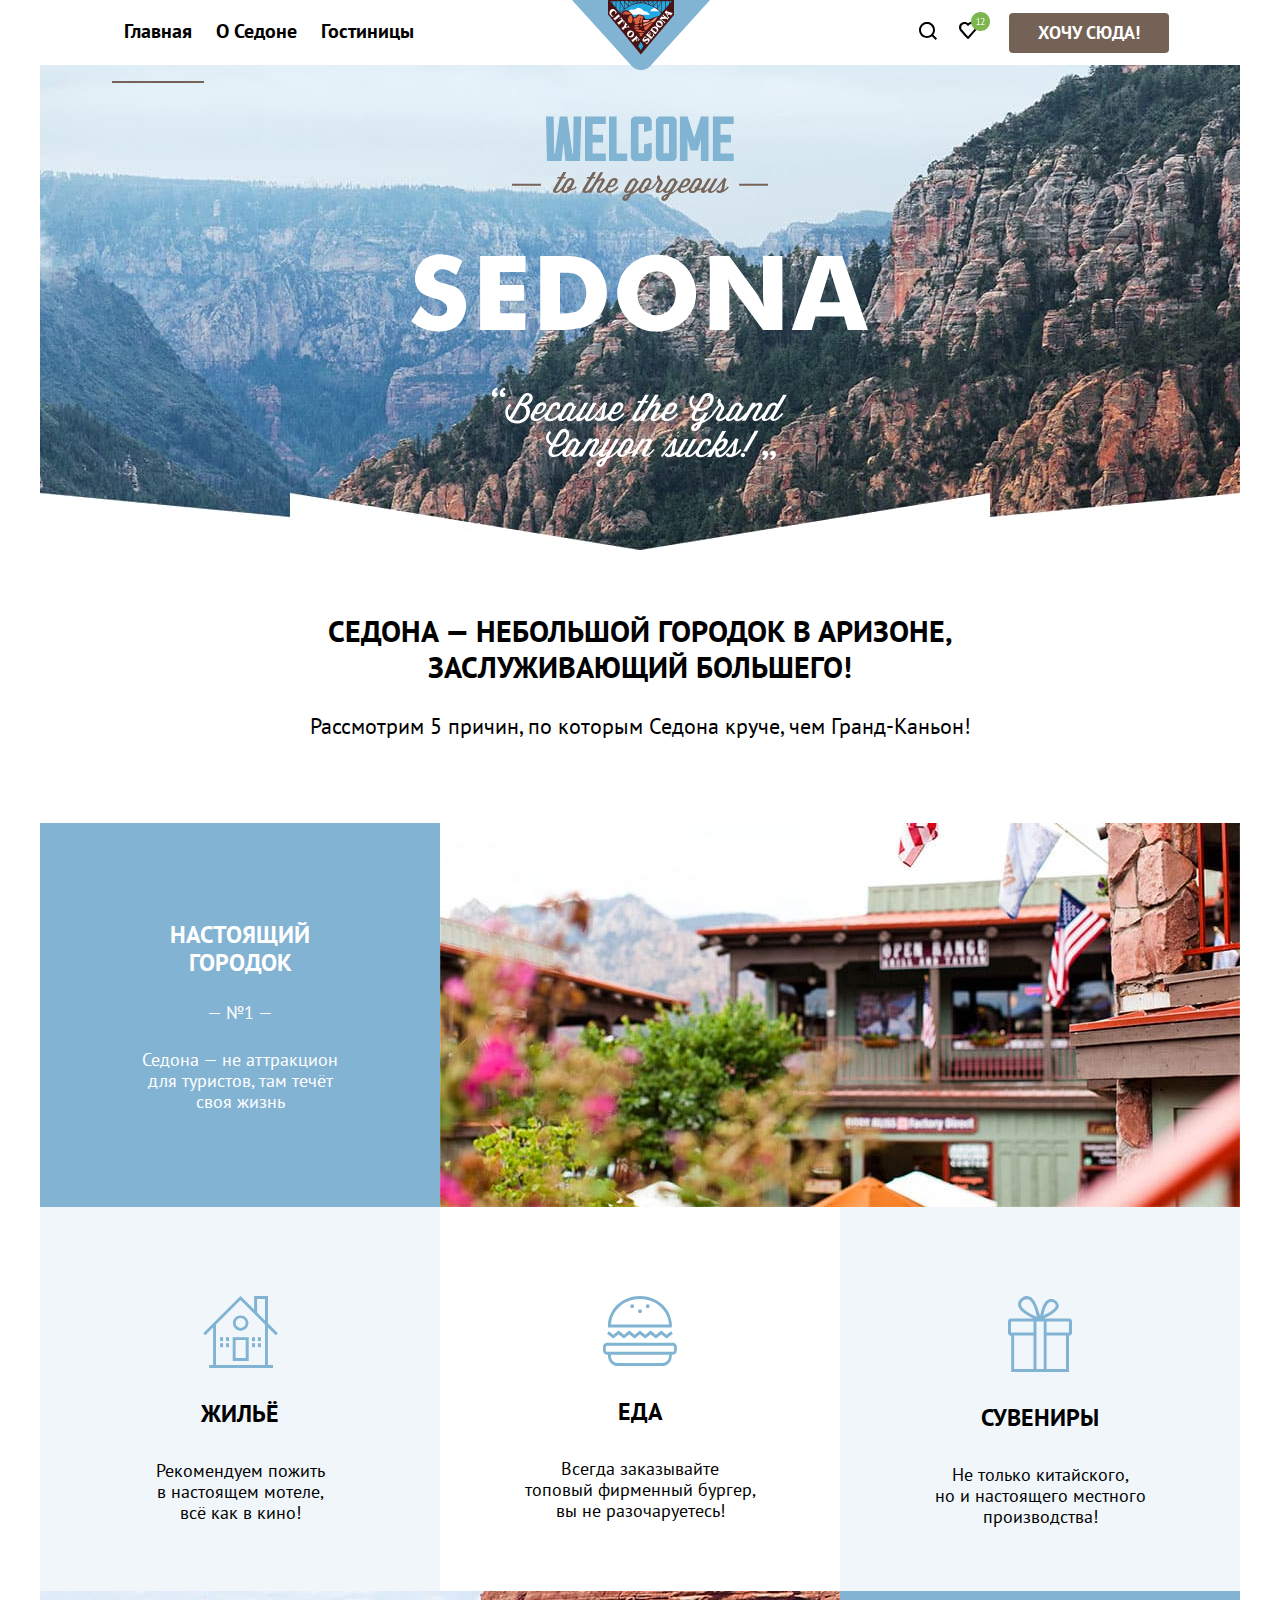
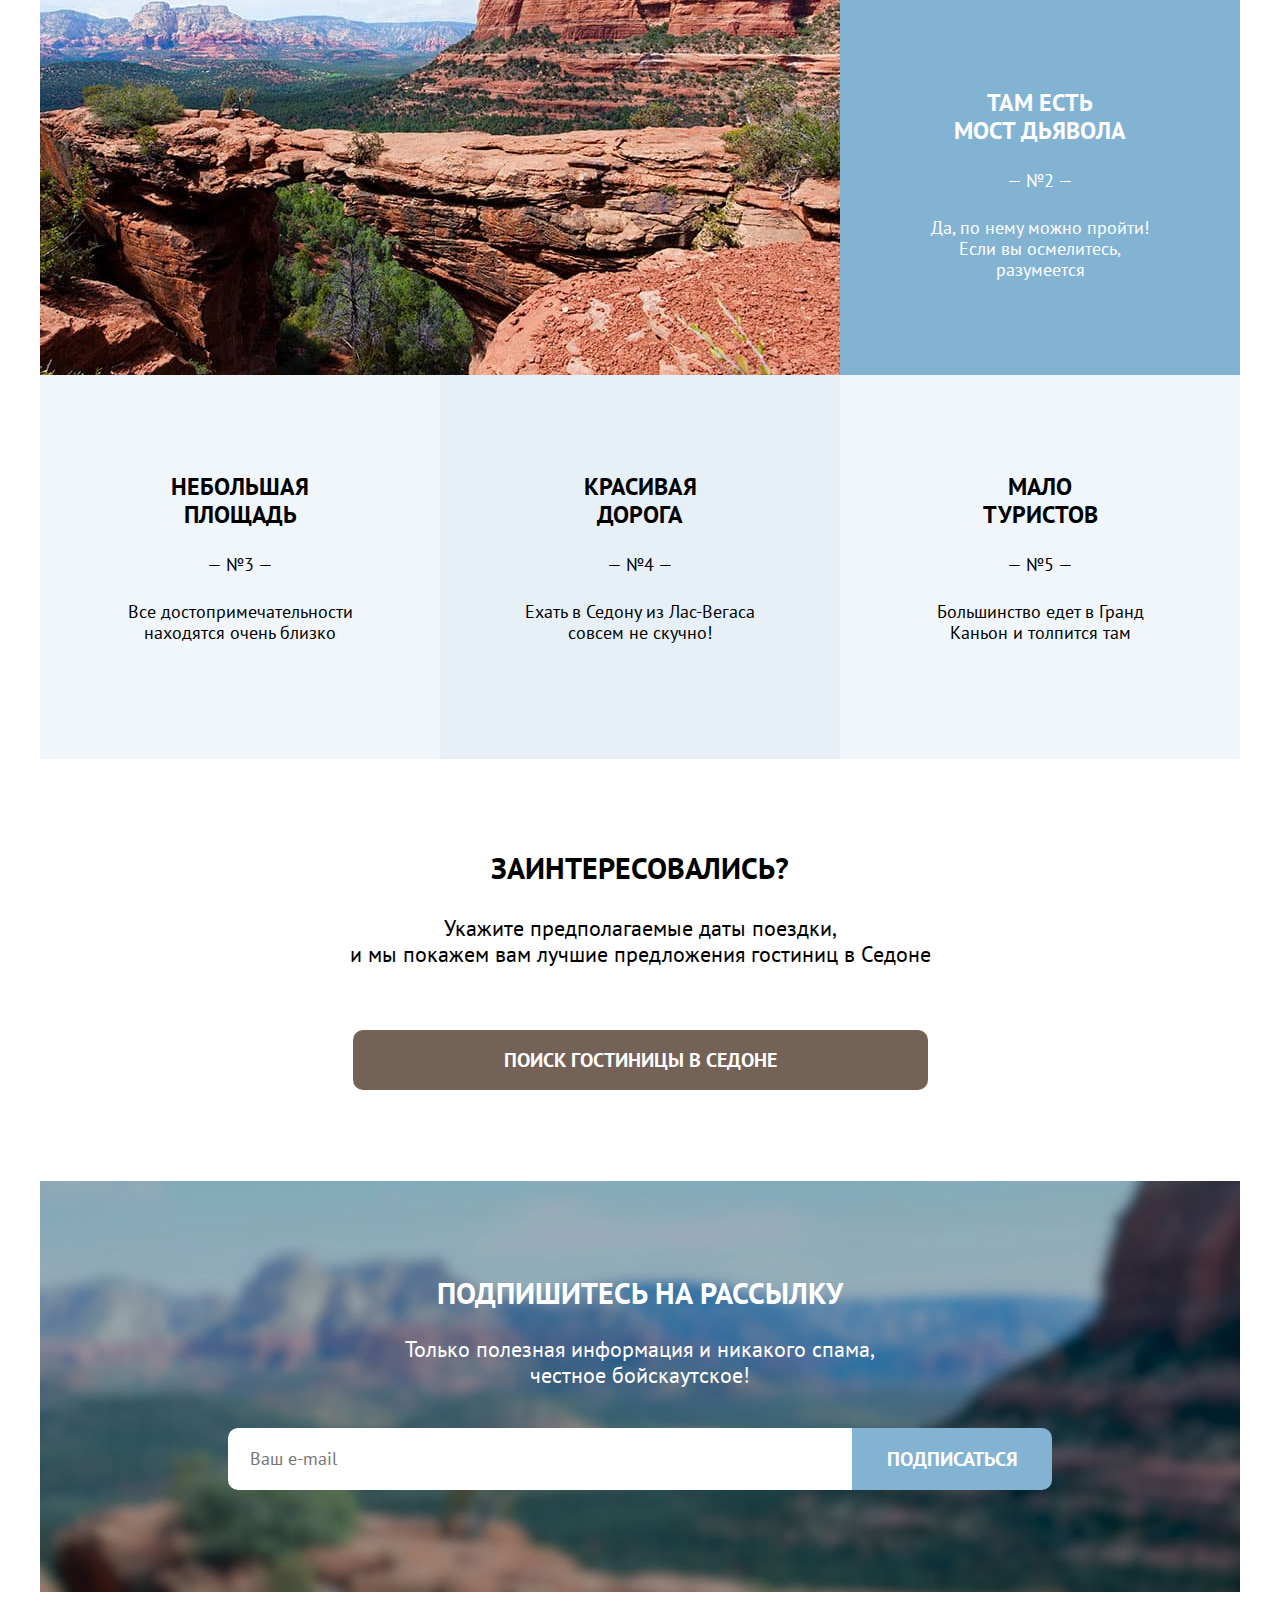
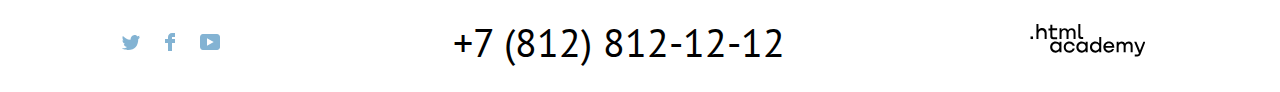
==== commit e7f191b3: "Исправлены заголовки в футере" ====
--- a/index.html
+++ b/index.html
@@ -70,7 +70,7 @@
       </div>
 
       <section class="advantages">
-        <h2 class="none">Преимущества</h2>
+        <h2 class="visually-hidden">Преимущества</h2>
         <ol class="advantages-list">
           <li class="advantages-item">
             <div class="block-blue">
@@ -208,11 +208,13 @@
       </ul>
 
       <section class="footer-contacts">
-        <a class="footer-contacts-phone tel" title="Контакты" href="tel:+78128121212">+7 (812) 812-12-12</a>
+        <h2 class="visually-hidden">Контакты</h2>
+        <a class="footer-contacts-phone tel" href="tel:+78128121212">+7 (812) 812-12-12</a>
       </section>
 
       <section class="about-text">
-        <a class="made" title="Сделано в .html academy" href="https://htmlacademy.ru/">
+        <h2 class="visually-hidden">Сделано в .html academy</h2>
+        <a class="made" href="https://htmlacademy.ru/">
           <svg class="made-icon" aria-hidden="true" focusable="false" width="115" height="33" viewBox="0 0 115 33" fill="none" xmlns="http://www.w3.org/2000/svg">
             <path d="M0 12.8999V15.4999H2.5V12.8999H0Z"/>
             <path d="M11.6 4.5C10 4.5 8.80002 5.2 8.00002 6.2H7.90002V0H5.90002V15.5H7.90002V10.2C7.90002 8.1 9.20002 6.6 11.2 6.6C13 6.6 14.1 8 14.1 9.8V15.5H16.1V9.4C16.2 6.4 14.3 4.5 11.6 4.5Z"/>
--- a/styles/styles.css
+++ b/styles/styles.css
@@ -20,6 +20,14 @@
 
 .visually-hidden {
    visibility: hidden;
+   position: absolute;
+   width: 1px;
+   height: 1px;
+   margin: -1px;
+   padding: 0;
+   border: 0;
+   clip: rect(0 0 0 0);
+   overflow: hidden;
 }
 
 .none {
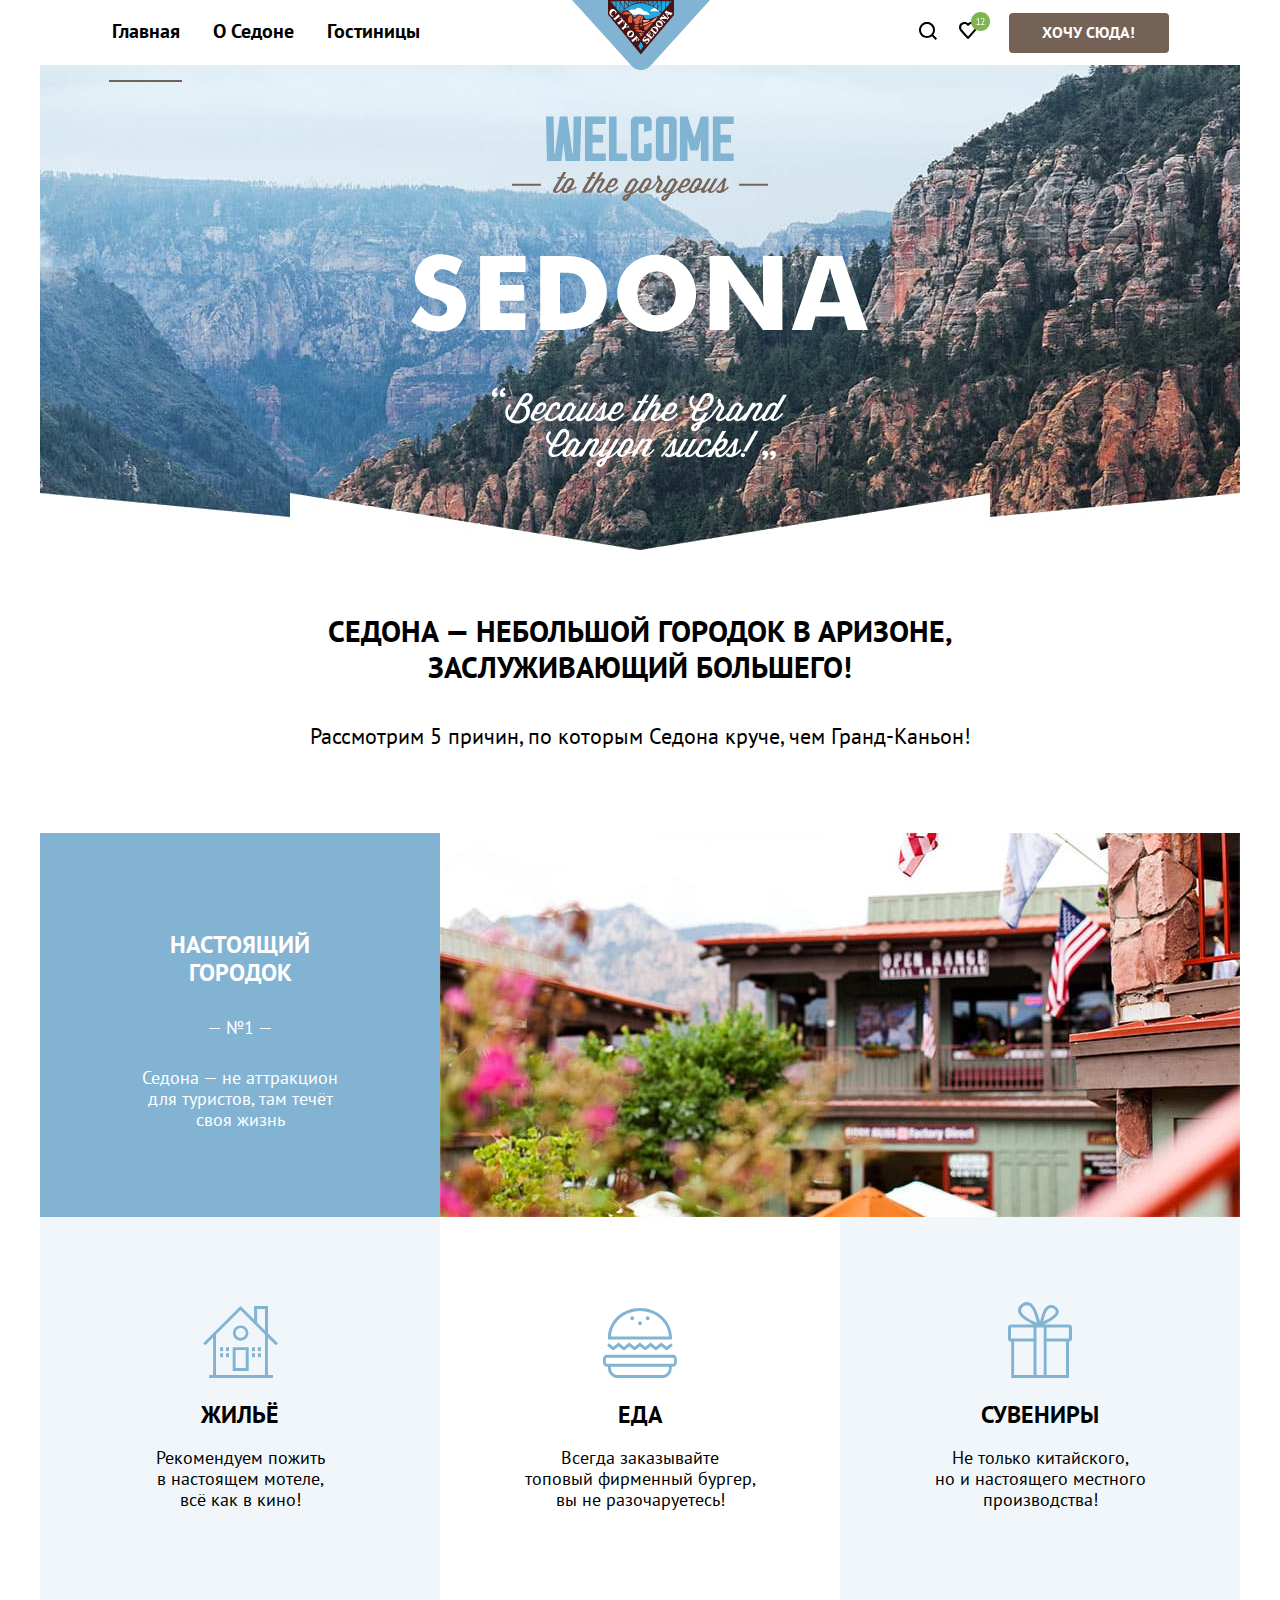
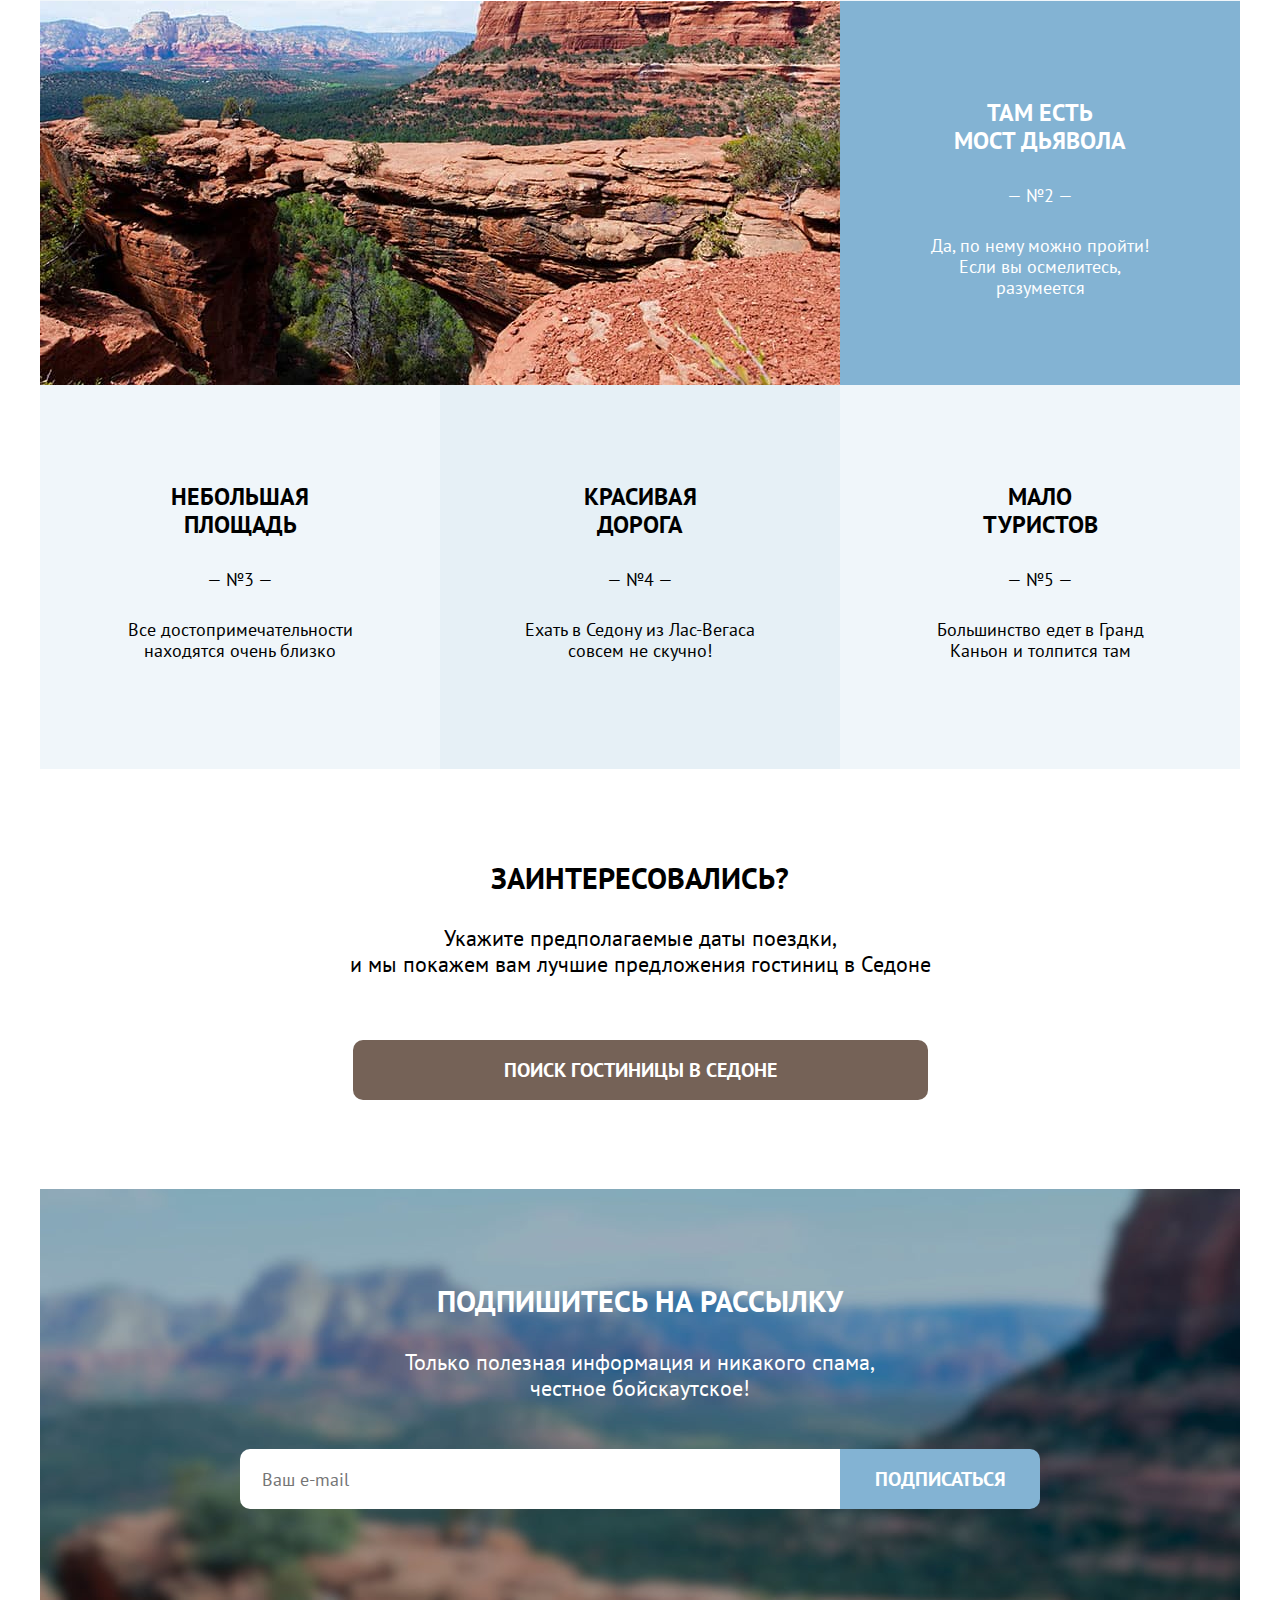
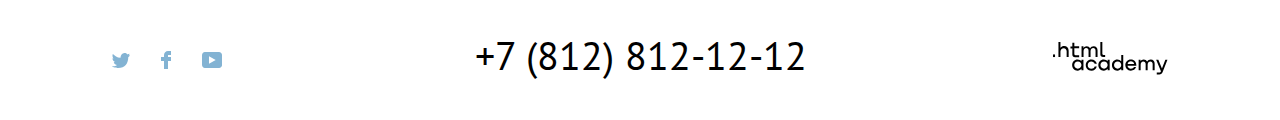
==== commit cc37062a: "Добавлены поповер и модальное окно" ====
--- a/index.html
+++ b/index.html
@@ -49,6 +49,48 @@
                 <path d="M5.63078 12.26H7.03078V7.42L7.13078 6.83L6.73078 7.3L5.63078 8.09L5.25078 7.58L7.45078 5.88H7.81078V12.26H9.18078V13H5.63078V12.26ZM13.46 7.59C13.46 7.94333 13.3933 8.30667 13.26 8.68C13.1333 9.04667 12.9633 9.41667 12.75 9.79C12.5433 10.1633 12.31 10.53 12.05 10.89C11.79 11.2433 11.53 11.58 11.27 11.9L10.78 12.33V12.37L11.42 12.26H13.6V13H9.62V12.71C9.76667 12.5567 9.94333 12.3667 10.15 12.14C10.3567 11.9133 10.57 11.6633 10.79 11.39C11.0167 11.11 11.2367 10.8167 11.45 10.51C11.67 10.1967 11.8667 9.88 12.04 9.56C12.22 9.24 12.3633 8.92333 12.47 8.61C12.5767 8.29667 12.63 8 12.63 7.72C12.63 7.39333 12.5367 7.12333 12.35 6.91C12.1633 6.69 11.88 6.58 11.5 6.58C11.2467 6.58 11 6.63333 10.76 6.74C10.52 6.84 10.3133 6.95667 10.14 7.09L9.81 6.52C10.0433 6.32 10.32 6.16333 10.64 6.05C10.96 5.93667 11.3033 5.88 11.67 5.88C11.9567 5.88 12.21 5.92333 12.43 6.01C12.65 6.09 12.8367 6.20667 12.99 6.36C13.1433 6.51333 13.26 6.69667 13.34 6.91C13.42 7.11667 13.46 7.34333 13.46 7.59Z" fill="white"/>
               </svg> 
             </a>
+
+            <div class="popover popover-cart">
+              <div class="popover-content">
+                <h2 class="popover-title visually-hidden">Избранное</h2>
+                <ul class="cart-items-list">
+                  <li class="cart-item">
+                    <a class="cart-item-container" href="#">
+                    <h4 class="cart-item-title">Desert Quail Inn</h4>
+                    <img class="card-item-img" src="img/hotel-2-min.jpg" width="48" height="48" alt="">
+                    <p class="cart-item-type">Мотель</p>
+                    </a>
+                    <button type="button" class="cart-item-button">
+                      <svg class="basket" aria-hidden="true" focusable="false" width="16" height="16" viewBox="0 0 16 16" fill="none" xmlns="http://www.w3.org/2000/svg">
+                        <path d="M15.3 2.3H13.1H2.8H0.6C0.3 2.3 0 2.5 0 2.8C0 3.1 0.3 3.4 0.6 3.4H2.3V15.4C2.3 15.7 2.6 16 2.9 16H13.1C13.4 16 13.7 15.7 13.7 15.4V3.4H15.4C15.7 3.4 16 3.1 16 2.8C16 2.5 15.6 2.3 15.3 2.3ZM12.5 14.8H3.4V3.4H12.5V14.8Z" fill="black"/>
+                        <path d="M6.19995 1.2H9.59995C9.89995 1.2 10.2 0.9 10.2 0.6C10.2 0.3 9.99995 0 9.69995 0H6.19995C5.89995 0 5.69995 0.3 5.69995 0.6C5.69995 0.9 5.89995 1.2 6.19995 1.2Z" fill="black"/>
+                        <path d="M6.2001 12C6.5001 12 6.8001 11.7 6.8001 11.4V5.7C6.8001 5.4 6.5001 5.1 6.2001 5.1C5.9001 5.1 5.6001 5.4 5.6001 5.7V11.4C5.7001 11.7 5.9001 12 6.2001 12Z" fill="black"/>
+                        <path d="M9.7001 12C10.0001 12 10.3001 11.7 10.3001 11.4V5.7C10.3001 5.4 10.0001 5.1 9.7001 5.1C9.4001 5.1 9.1001 5.5 9.1001 5.7V11.4C9.1001 11.7 9.3001 12 9.7001 12Z" fill="black"/>
+                      </svg>
+                      <span class="visually-hidden">Удалить из корзины</span>
+                    </button>
+                  </li>
+                  <li class="cart-item">
+                    <a class="cart-item-container" href="#">
+                    <h4 class="cart-item-title">Villas at Poco Diablo</h4>
+                    <img class="card-item-img" src="img/hotel-3-min.jpg" width="48" height="48" alt="">
+                    <p class="cart-item-type">Апартаменты</p>
+                    </a>
+                    <button type="button" class="cart-item-button">
+                      <svg class="basket" aria-hidden="true" focusable="false" width="16" height="16" viewBox="0 0 16 16" fill="none" xmlns="http://www.w3.org/2000/svg">
+                        <path d="M15.3 2.3H13.1H2.8H0.6C0.3 2.3 0 2.5 0 2.8C0 3.1 0.3 3.4 0.6 3.4H2.3V15.4C2.3 15.7 2.6 16 2.9 16H13.1C13.4 16 13.7 15.7 13.7 15.4V3.4H15.4C15.7 3.4 16 3.1 16 2.8C16 2.5 15.6 2.3 15.3 2.3ZM12.5 14.8H3.4V3.4H12.5V14.8Z"/>
+                        <path d="M6.19995 1.2H9.59995C9.89995 1.2 10.2 0.9 10.2 0.6C10.2 0.3 9.99995 0 9.69995 0H6.19995C5.89995 0 5.69995 0.3 5.69995 0.6C5.69995 0.9 5.89995 1.2 6.19995 1.2Z"/>
+                        <path d="M6.2001 12C6.5001 12 6.8001 11.7 6.8001 11.4V5.7C6.8001 5.4 6.5001 5.1 6.2001 5.1C5.9001 5.1 5.6001 5.4 5.6001 5.7V11.4C5.7001 11.7 5.9001 12 6.2001 12Z"/>
+                        <path d="M9.7001 12C10.0001 12 10.3001 11.7 10.3001 11.4V5.7C10.3001 5.4 10.0001 5.1 9.7001 5.1C9.4001 5.1 9.1001 5.5 9.1001 5.7V11.4C9.1001 11.7 9.3001 12 9.7001 12Z"/>
+                      </svg>
+                      <span class="visually-hidden">Удалить из корзины</span>
+                    </button>
+                  </li>
+                </ul>
+                <button type="button" class="popover-button">Все избранные</button>
+              </div>
+            </div>
+
           </li>
           <li class="navigation-item button">
             <a class="navigation-link button" href="#">
@@ -61,7 +103,7 @@
 
     <main class="main-index main-container">
       <div class="main-bg">
-        <img class="main-index-logo" src="img/logo-welcome.svg" width="458" height="352" alt="Добро пожаловать в Седону">
+        <img class="main-index-logo" src="img/logo-welcome.svg" width="458" height="352" alt="Добро пожаловать в Седону.">
       </div>
       <div class="promo">
       <h1 class="main_title">Седона — небольшой городок в Аризоне,<br>
@@ -81,39 +123,38 @@
               для туристов, там течёт<br>
               своя жизнь</p>
             </div>
-            <img class="city-img" src="img/real-city-min.jpg" width="800" height="384" alt="Город Седона">
+            <img class="city-img" src="img/real-city-min.jpg" width="800" height="384" alt="Город Седона.">
           </li>
         </ol>
-              <ol class="detail-list">
-                <li class="detail-item detail-item-blue">
-                  <div class="detail">
-                  <div class="detail-icon icon-house"></div>
-                  
-                  <h4 class="detail-title">Жильё</h4>
-                  <p class="detail-description">Рекомендуем пожить<br>
-                    в настоящем мотеле,<br>
-                    всё как в кино!</p>
-                  </div>
-                </li>
-                <li class="detail-item detail-item-white">
-                  <div class="detail">
-                  <div class="detail-icon icon-food"></div>
-                  <h4 class="detail-title">Еда</h4>
-                  <p class="detail-description">Всегда заказывайте<br>
-                    топовый фирменный бургер,<br>
-                    вы не разочаруетесь!</p>
-                  </div>
-                </li>
-                <li class="detail-item detail-item-blue">
-                  <div class="detail">
-                  <div class="detail-icon icon-souvenirs"></div>
-                  <h4 class="detail-title">Сувениры</h4>
-                  <p class="detail-description">Не только китайского,<br>
-                    но и настоящего местного<br>
-                    производства!</p>
-                  </div>
-                </li>
-              </ol>
+        <ol class="detail-list">
+          <li class="detail-item detail-item-blue">
+            <div class="detail-icon icon-house"></div>
+            <div class="detail">   
+            <h4 class="detail-title">Жильё</h4>
+            <p class="detail-description">Рекомендуем пожить<br>
+              в настоящем мотеле,<br>
+              всё как в кино!</p>
+            </div>
+          </li>
+          <li class="detail-item detail-item-white">
+            <div class="detail-icon icon-food"></div>
+            <div class="detail">
+            <h4 class="detail-title">Еда</h4>
+            <p class="detail-description">Всегда заказывайте<br>
+              топовый фирменный бургер,<br>
+              вы не разочаруетесь!</p>
+            </div>
+          </li>
+          <li class="detail-item detail-item-blue">
+            <div class="detail-icon icon-souvenirs"></div>
+            <div class="detail">
+            <h4 class="detail-title">Сувениры</h4>
+            <p class="detail-description">Не только китайского,<br>
+              но и настоящего местного<br>
+              производства!</p>
+            </div>
+          </li>
+        </ol>
           <ol start="2" class="advantages-list">
           <li class="adv-2 advantages-item">
             <div class="block-blue">
@@ -125,7 +166,7 @@
               разумеется</p>
             </div>
 
-            <img class="bridge" src="img/bridge-min.jpg" width="800" height="384" alt="Мост Дьявола">
+            <img class="bridge" src="img/bridge-min.jpg" width="800" height="384" alt="Мост Дьявола.">
           </li>
           <li class="advantages-item-light">
             <h3 class="advantages-title">Небольшая<br>
@@ -233,5 +274,49 @@
       </section>
       </div>
     </footer>
+
+    <div class="modal-container modal-container-close">
+      <div class="modal modal-search">
+        <button class="modal-close-button">
+          <span class="visually-hidden">Закрыть</span>
+          <svg width="13" height="13" viewBox="0 0 13 13" fill="none" xmlns="http://www.w3.org/2000/svg">
+            <path d="M13 1.2L11.8 0L6.5 5.3L1.2 0L0 1.2L5.3 6.5L0 11.8L1.2 13L6.5 7.7L11.8 13L13 11.8L7.7 6.5L13 1.2Z"/>
+            </svg>
+            
+        </button>
+        <section class="modal-content">
+          <h2 class="modal-title">Поиск гостиницы в Седоне</h2>
+          <div class="form-container">
+          <form class="search-form" action="https://echo.htmlacademy.ru/" method="post">
+            <p class="field-group field-date">
+              <label for="arrival-date">Дата заезда:</label>
+              <input class="date-form-field modal-field" type="text" id="arrival-date" name="arrival-date" placeholder="Укажите дату" required>
+            </p>
+            <p class="field-group field-date">
+              <label for="departure-date">Дата выезда:</label>
+              <input class="date-form-field modal-field" type="text" id="departure-date" name="departure-date" placeholder="Укажите дату" required>
+            </p>
+            <p class="field-group">
+              <label for="adults">Взрослые:</label>
+              <input class="people-form-field modal-field" type="text" id="adults" name="adults" placeholder="2">
+              <button class="minus-button" type="button"></button>
+              <button class="plus-button" type="button"></button>
+            </p>
+            <p class="field-group field-kids">
+              <label class="kids" for="kids">Дети:</label>
+              <button type="button" class="info">
+                <img class="info-img" src="img/info.png" alt="">
+                <span class="tooltip"><img class="tooltip-img" src="img/tooltip.png" alt=""></span>
+              </button>
+              <input class="people-form-field modal-field" type="text" id="kids" name="kids" placeholder="1">
+              <button class="minus-button" type="button"></button>
+              <button class="plus-button" type="button"></button>
+            </p>
+          </form>
+          </div>
+          <button class="button modal-button" type="submit">Найти</button>
+        </section>
+      </div>
+    </div>
   </body>
 </html>
--- a/styles/styles.css
+++ b/styles/styles.css
@@ -30,10 +30,6 @@
    overflow: hidden;
 }
 
-.none {
-    display: none;
-}
-
 body {
     display: flex;
     flex-direction: column;
@@ -41,8 +37,8 @@
     font-family: "PT Sans", sans-serif;
     font-size: 18px;
     line-height: 21px;
-    color:#000000;
-    background-color: #FFFFFF;
+    color:rgba(0, 0, 0, 1);
+    background-color: rgba(255, 255, 255, 1);
     width: 1200px;
     margin-right: auto;
     margin-left: auto;
@@ -51,19 +47,27 @@
 
 .navigation {
     display: flex;
+    flex-wrap: wrap;
     width: 1057px;
-    height: 65px;
     margin: 0 auto;
+    min-height: 65px;
 }
 
 .navigation-list {
     display: flex;
-    justify-content: space-between;
+    flex-wrap: wrap;
     align-items: center;
     list-style-type: none;
     margin: 0;
     padding: 0;
-  }
+    width: 400px;
+    min-height: 65px;
+}
+
+.navigation-item {
+    position: relative;
+    max-height: 65px;
+}
 
 .navigation-link {
     position: relative;
@@ -74,50 +78,58 @@
     font-weight: 700;
     text-align: center;
     text-decoration: none;
-    color: black;
-    position: relative;
+    color: rgba(0, 0, 0, 1);
     margin-top: 19px;
     margin-bottom: 21px;
-  }
-
-  .navigation-list .navigation-link:hover {
-    color: #756257;
-  }
-
-  .navigation-list .navigation-link:focus {
-    color: #756257;
+    outline: none;
+    margin-right: 9px;
+}
+
+.navigation-list .navigation-link {
+    left: -12px;
+    top: -4px;
+}
+
+.navigation-list .navigation-link:hover {
+    color: rgba(117, 98, 87, 1);
+}
+
+.navigation-list .navigation-link:focus {
+    color: rgba(117, 98, 87, 1);
     box-shadow: inset 0 0 0 3px #83B3D3;
     border-radius: 10px;
-    outline: none;
-  }
-
-  .navigation-list .navigation-link:active {
-    color: #756257;
-    opacity: 0.3;
+}
+
+.navigation-list .navigation-link:active {
+    color: rgba(117, 98, 87, 0.3);
     box-shadow: none;
 }
 
-  .navigation-link.current::after {
+.navigation-link.current::after {
     content: "";
     position: absolute;
     display: block;
-    top: 67px;
+    top: 66px;
     left: 0;
     right: 0;
     bottom: 0;
     margin: auto;
     width: 70;
-    border-bottom: 2px solid #756257;
-  }
-
-
-  .navigation-logo {
-      position: absolute;
-      margin-left: 460px;
-  }
-
-  .navigation-user {
-    display: flex;
+    border-bottom: 2px solid rgba(117, 98, 87, 1);
+    width: 80%;
+    z-index: 2;
+}
+
+
+.navigation-logo {
+    position: absolute;
+    margin-left: 460px;
+    z-index: 2;
+}
+
+.navigation-user {
+    display: flex;
+    margin:0;
     margin-left: auto;
     list-style-type: none;
     max-width: 300px;
@@ -132,6 +144,7 @@
 .search {
     width: 18px;
     height: 18px;
+    outline: none;
 }
 
 .navigation-icon {
@@ -140,32 +153,32 @@
 }
 
 .navigation-button:hover .navigation-icon:not(.eclipse) {
-    fill: #756257;
+    fill: rgba(117, 98, 87, 1);
 }
 
 .navigation-button:focus .navigation-icon:not(.eclipse) {
-    fill: #756257;
+    fill: rgba(117, 98, 87, 1);
     box-shadow: inset 0 0 0 3px #83B3D3;
     border-radius: 10px;
     outline: none;
 }
 
 .navigation-button:active .navigation-icon:not(.eclipse){
-    fill: #756257;
-    opacity: 0.3;
+    fill: rgba(117, 98, 87, 0.3);
     box-shadow: none;
 }
 
 .favorites {
     position: relative;
     display: block;
+    outline: none;
 }
 
 .eclipse {
     position: absolute;
     top: -10px;
     right: -13px;
-    fill: #7DB54F;
+    fill: rgba(125, 181, 80, 1);
 }
 
 .navigation-link.button {
@@ -175,8 +188,8 @@
 }
 
 .white-link {
-    color: white;
-    font-size: 18px;
+    color: rgba(255, 255, 255, 1);
+    font-size: 16px;
     text-transform: uppercase;
     margin: 0;
 
@@ -192,19 +205,19 @@
   }
 
   .navigation-link.button:hover .white-link{
-    background: #615048;
-    color: white;
+    background: rgba(97, 80, 72, 1);
+    color: rgba(255, 255, 255, 1);
   }
 
   .navigation-link.button:focus .white-link{
-    background: #615048;
-    box-shadow: 0 0 0 3px #83B3D3;
+    background: rgba(97, 80, 72, 1);
+    box-shadow: 0 0 0 3px rgba(131, 179, 211, 1);
     border-radius: 4px;
     outline: none;
   }
 
   .navigation-link.button:active .white-link{
-    background: #615048;
+    background: rgba(97, 80, 72, 1);
     color: rgba(255, 255, 255, 0.3);
     box-shadow: none;
   }
@@ -214,8 +227,8 @@
   }
 
   .main-index {
-    color: #000000;
-    background-color: #FFFFFF;
+    color: rgba(0, 0, 0, 1);
+    background-color: rgba(255, 255, 255, 1);
   }
 
 .main-bg {
@@ -223,18 +236,20 @@
     background-repeat: no-repeat;
     width: 1200px;
     height: 485px;
+    position: relative;
 }
 
 .main-index-logo {
-    margin-top: 51px;
-    margin-left: 371px;
+    position: absolute;
+    top: 51px;
+    left: 371px;
 }
 
 .promo {
-    margin-top: 63px;
-    margin-bottom: 79px;
-    text-decoration: none;
     text-align: center;
+    min-height: 282px;
+    display: flex;
+    flex-direction: column;
 }
 
 .main_title {
@@ -242,12 +257,16 @@
     line-height: 36px;
     font-weight: 700;
     text-transform: uppercase;
-    margin-bottom: 23px;
+    margin: 0;
+    margin-top: 63px;
+    margin-bottom: 33px;
 }
 
 .main_description{
     font-size: 22px;
     line-height: 36px;
+    margin: 0;
+    margin-bottom: 79px;
 }
 
 .advantages {
@@ -256,7 +275,7 @@
 
 .advantages-list {
     text-align: center;
-    color: black;
+    color: rgba(0, 0, 0, 1);
     list-style-type: none;
     margin: 0;
     padding: 0;
@@ -265,10 +284,10 @@
 }
 
 .block-blue {
-    background-color: #83B3D3;
-    color: white;
+    background-color: rgba(131, 179, 211, 1);
+    color: rgba(255, 255, 255, 1);
     width: 400px;
-    height: 384px;
+    min-height: 384px;
     flex-wrap: nowrap;
 }
 
@@ -280,35 +299,37 @@
     padding: 0;
 }
 
+.detail-item {
+    position: relative;
+    width: 400px;
+    min-height: 384px;
+}
+
+.detail-item-blue {
+    background-color: rgba(131, 179, 211, 0.12);
+}
+
+.detail-item-white {
+    background-color: rgba(255, 255, 255, 1);
+}
+
 .detail-title {
     font-size: 24px;
     line-height: 28px;
     text-transform: uppercase;
-}
-
-.detail-item-blue {
-    background-color: rgba(131, 179, 211, 0.12);
-    width: 400px;
-    height: 384px;
+    margin: 0;
 }
 
 .detail {
-    margin-top: 89px;
+    margin-top: 184px;
     margin-left: auto;
     margin-right: auto;
     width: 250px;
     text-align: center;
 }
 
-.detail-item-white {
-    background-color: white;
-    width: 400px;
-    height: 384px;
-}
-
 .detail-icon {
-    margin-left: auto;
-    margin-right: auto;
+    position: absolute;
 }
 
 .icon-house {
@@ -316,7 +337,8 @@
     background-repeat: no-repeat;
     width: 75px;
     height: 72px;
-    
+    top: 89px;
+    left: 163px;
 }
 
 .icon-food {
@@ -324,6 +346,8 @@
     background-repeat: no-repeat;
     width: 74px;
     height: 70px;
+    top: 91px;
+    left: 163px;
 }
 
 .icon-souvenirs {
@@ -331,6 +355,8 @@
     background-repeat: no-repeat;
     width: 64px;
     height: 76px;
+    top: 85px;
+    left: 168px;
 }
 
 .adv-2 {
@@ -350,6 +376,7 @@
 .advantages-item {
     display: flex;
     flex-wrap: nowrap;
+    background-color: rgba(131, 179, 211, 1);
 }
 
 .advantages-title {
@@ -358,23 +385,23 @@
     text-transform: uppercase;
     padding:0;
     margin-top: 98px;
-    margin-bottom: 25px;
+    margin-bottom: 30px;
 }
 
 .advantages-description {
-    margin-top: 26px;
+    margin-top: 29px;
 }
 
 .advantages-item-light {
     background-color: rgba(131, 179, 211, 0.12);
     width: 400px;
-    height: 384px;
+    min-height: 384px;
 }
 
 .advantages-item-dark {
     background-color: rgba(131, 179, 211, 0.2);
     width: 400px;
-    height: 384px;
+    min-height: 384px;
 }
 
 .appointment {
@@ -410,7 +437,7 @@
     font-size: 20px;
     line-height: 36px;
     font-weight: 700;
-    color: white;
+    color: rgba(255, 255, 255, 1);
     text-decoration: none;
     text-transform: uppercase;
 
@@ -418,27 +445,27 @@
     box-sizing: border-box;
     width: 575px;
     height: 60px;
-    background-color: #756257;
+    background-color: rgba(117, 98, 87, 1);
     border-radius: 10px;
     justify-content: center;
     align-items: center;
     margin-top: 0;
-    margin-bottom: 91px;
+    margin-bottom: 89px;
 }
 
 .appointment-button:hover {
-    background-color: #615048;
+    background-color: rgba(97, 80, 72, 1);
 }
 
 .appointment-button:focus {
-    background-color: #615048;
-    border: 3px solid #83B3D3;
+    background-color: rgba(97, 80, 72, 1);
+    border: 3px solid rgba(131, 179, 211, 1);
     border-radius: 10px;
     outline: none;
 }
 
 .appointment-button:active {
-    background-color: #615048;
+    background-color: rgba(97, 80, 72, 1);
     color: rgba(255, 255, 255, 0.3);
     border: none;
 }
@@ -448,9 +475,9 @@
     background-repeat: no-repeat;
     width: 1200px;
     height: 411px;
-
     text-align: center;
-    color: white;
+    color: rgba(255, 255, 255, 1);
+    background-color: rgb(75, 136, 177);
 }
 
 .page-footer-title {
@@ -459,12 +486,15 @@
     font-weight: 700;
     padding-top: 94px;
     text-transform: uppercase;
-    margin-top: 0;
+    margin: 0;
+    margin-bottom: 30px;
 }
 
 .page-footer-description {
     font-size: 22px;
     line-height: 26px;
+    margin: 0;
+    margin-bottom: 30px;
 }
 
 .email-form {
@@ -477,31 +507,54 @@
     font-family: "PT Sans", sans-serif;
     line-height: 26px;
     font-size: 18px;
-    width: 600px;
-    height: 60px;
+    width: 576px;
+    height: 58px;
     border: none;
     border-radius: 10px 0px 0px 10px;
     padding-left: 22px;
 }
 
+.field-catalog {
+    background-color: rgba(242, 242, 242, 1);
+}
+
 input[type="email"]:hover {
-    background-color: #E6E6E6;
+    background-color: rgba(229, 229, 229, 1);
 }
 
 input[type="email"]:focus {
-    background-color: #E6E6E6;
-    box-shadow: 0 0 0 3px #83B3D3;
+    background-color: rgba(229, 229, 229, 1);
+    outline: 3px solid rgba(131, 179, 211, 1);
     border-radius: 10px 0px 0px 10px;
-    outline: none;
+}
+
+input[type="email"]:active {
+    background-color: rgba(255, 255, 255, 1);
+    outline: 2px solid rgba(0, 0, 0, 1);
+    border-radius: 10px 0px 0px 10px;
+}
+
+input[type="email"]:invalid:focus {
+    background-color: rgba(255, 255, 255, 1);
+    outline: 2px solid rgba(255, 87, 87, 1);;
+    border-radius: 10px 0px 0px 10px;
+}
+
+
+.newsletter-form {
+    display: flex;
+    flex-direction: row;
+    justify-content: center;
+    align-items: center;
 }
 
 button.newsletter-button {
     width: 200px;
-    height: 62px;
+    height: 60px;
     border: none;
     border-radius: 0px 10px 10px 0px;
-    background-color: #83B3D3;
-    color: white;
+    background-color: rgba(131, 179, 211, 1);
+    color: rgba(255, 255, 255, 1);
     font-family: "PT Sans", sans-serif;
     font-weight: 700;
     font-size: 20px;
@@ -511,49 +564,39 @@
 }
 
 button.newsletter-button:hover {
-    background-color: #68A2CA;
+    background-color: rgba(104, 162, 202, 1);
 }
 
 button.newsletter-button:focus {
-    background-color: #68A2CA;
-    box-shadow: 0 0 0 3px #756257;
+    background-color: rgba(104, 162, 202, 1);
+    box-shadow: 0 0 0 3px rgba(117, 98, 87, 1);
     outline: none;
 }
 
 button.newsletter-button:active {
-    background-color: #68A2CA;
+    background-color: rgba(104, 162, 202, 1);
     color: rgba(255, 255, 255, 0.3);
     box-shadow: none;
 }
 
-.field-catalog {
-    font-size: 18px;
-    line-height: 26px;
-    padding-left: 22px;
-}
-
-.newsletter.catalog {
-    width: 1200px;
-    height: 450px;
-}
-
-
-
 .contacts {
     display: flex;
-    width: 1200px;
+    width: auto;
     justify-content: space-between;
-    height: 100px;
+    min-height: 120px;
+    margin-right: 49.45px;
+    margin-left: 62px;
 }
 
 .footer-social {
-    min-width: 107px;
+    min-width: 130px;
     display: flex;
     align-items: center;
     padding: 0;
-    margin-left: 72px;
+    margin: 0;
     justify-content: space-between;
     list-style-type: none;
+    margin-right: 20px;
 }
 
 .twitter {
@@ -586,7 +629,11 @@
 .social-icon {
     display: flex;
     align-items: center;
-    fill: #83B3D3;
+    fill: rgba(131, 179, 211, 1);
+}
+
+.footer-social-link {
+    outline: none;
 }
 
 .social-icon:hover {
@@ -595,9 +642,8 @@
 
 .footer-social-link:focus .social-icon{
     fill: rgba(104, 162, 202, 1);
-    box-shadow: 0 0 0 3px #83B3D3;
+    box-shadow: 0 0 0 3px rgba(131, 179, 211, 1);
     border-radius: 10px;
-    outline: none;
 }
 
 .footer-social-link:active .social-icon{
@@ -616,8 +662,11 @@
     font-size: 40px;
     line-height: 40px;
     text-decoration: none;
-    color: black;
+    color: rgba(0, 0, 0, 1);
     padding: 15px;
+    height: 50px;
+    width: 720px;
+    text-align: center;
 }
 
 .footer-contacts-phone:hover {
@@ -626,7 +675,7 @@
 
 .footer-contacts-phone:focus {
     color: rgba(117, 98, 87, 1);
-    box-shadow: 0 0 0 3px #83B3D3;
+    box-shadow: 0 0 0 3px rgba(131, 179, 211, 1);
     border-radius: 10px;
     outline: none;
 }
@@ -639,12 +688,15 @@
 .about-text {
     display: flex;
     align-items: center;
-    margin-right: 72px;
 }
 
 .made-icon {
-    fill: black;
+    fill: rgba(0, 0, 0, 1);
     padding: 18.55px 22.55px;
+}
+
+.made {
+    outline: none;
 }
 
 .made:hover .made-icon {
@@ -653,7 +705,7 @@
 
 .made:focus .made-icon {
     fill: rgba(117, 98, 87, 1);
-    box-shadow: 0 0 0 3px #83B3D3;
+    box-shadow: 0 0 0 3px rgba(131, 179, 211, 1);
     border-radius: 10px;
     outline: none;
 }
@@ -674,14 +726,15 @@
     background-image: url("../img/catalog-background-min.jpg");
     background-repeat: no-repeat;
     width: 1200px;
-    height: 408px;
+    min-height: 408px;
+    background-color: rgba(131, 179, 211, 1);
 }
 
 .inner-header-title {
     font-size: 60px;
     line-height: 77px;
     font-weight: 700;
-    color: white;
+    color: rgba(255, 255, 255, 1);
     width: 528px;
     margin-top: 35px;
     margin-bottom: 0;
@@ -689,24 +742,94 @@
 
 .breadcrumbs {
     display: flex;
+    align-items: center;
     list-style-type: none;
     margin-bottom: 0;
     padding: 0;
-    margin-top: 5px;
+    margin-top: 0;
+    position: relative;
+    left: -6px;
+    top: -6px;
 }
 
 .breadcrumbs-link {
     font-size: 16px;
     line-height: 20,7px;
     text-decoration: none;
-    color: white;
+    color: rgba(255, 255, 255, 1);
+}
+
+.breadcrumbs-link.home {
+    position: relative;
+    display: block;
+    padding: 8px;
+    padding-top: 6px;
+    padding-bottom: 9px;
+    width: 12px;
+    height: 12px;
+    outline: none;
+    margin-right: 12px;
+}
+
+.home {
+    position: absolute;
+    top: 0;
+    right: 0;
+    bottom: 0;
+    left: 0;
+    margin: auto;
+    fill: rgba(255, 255, 255, 1);
+}
+
+.breadcrumbs-link:hover {
+    opacity: 0.6;
+}
+
+.breadcrumbs-link:focus {
+    box-shadow: inset 0 0 0 3px rgba(131, 179, 211, 1);
+    border-radius: 4px;
+    opacity: 1;
+}
+
+.breadcrumbs-link:active {
+    opacity: 0.3;
+    box-shadow: none;
+}
+
+.breadcrumbs-item:not(:last-child)::after {
+    content: "";
+    background-image: url("../img/nav-arrow.svg");
+    background-repeat: no-repeat;
+    width: 5.11px;
+    height: 7.95px;
+    opacity: 0.3;
+    position: absolute;
+    top: 10px;
+    left: 31px;
+}
+
+
+.breadcrumbs-link.hotels {
+    padding: 0 5px;
+    outline: none;
+}
+
+.breadcrumbs-link.hotels:focus {
+    box-shadow: 0 0 0 3px rgba(131, 179, 211, 1);
+    border-radius: 4px;
+    opacity: 1;
+}
+
+.breadcrumbs-link.hotels:active {
+    box-shadow: none;
+    opacity: 0.3;
 }
 
 .catalog-products {
     font-size: 18px;
     line-height: 23,29px;
-    color: white;
-    margin-top: 45px;
+    color: rgba(255, 255, 255, 1);
+    margin-top: 37px;
 }
 
 .catalog-filter {
@@ -719,17 +842,21 @@
     list-style-type: none;
     padding: 0;
     margin: 0;
+    min-height: 150px;
+    width: 151px;
 }
 
 .catalog-filter-group:nth-child(1) {
     width: 150px;
-    margin-right: 67px;
+    margin-right: 65px;
     border: 0;
     padding: 0;
+    margin-left: 0;
 }
 
 .catalog-filter-group:nth-child(2) {
-    width: 144px;
+    min-width: 145px;
+    margin: 0;
     margin-right: 167px;
     border: 0;
     padding: 0;
@@ -739,6 +866,7 @@
     width: 287px;
     border: 0;
     padding: 0;
+    margin: 0;
     margin-right: 81px;
 }
 
@@ -746,80 +874,324 @@
     font-size: 20px;
     line-height: 25,88px;
     font-weight: 700;
-    padding-bottom: 30px;
-}
-
-.catalog-filter-item {
-    padding-bottom: 13px;
+    padding: 0;
+    margin-bottom: 30px;
+}
+
+.catalog-filter-item:not(.catalog-filter-item:last-child) {
+    padding-bottom: 16px;
+}
+
+.control {
+    position: relative;
+    display: block;
+    padding-left: 39px;
+}
+
+.control-mark {
+    position: absolute;
+    top: 2px;
+    left: 0;
+    width: 20px;
+    height: 20px;
+    background-color: rgba(255, 255, 255, 1);
+    border-radius: 4px;
+}
+
+.control:hover .control-mark {
+    background-color: rgba(255, 255, 255, 0.6);
+}
+
+.control-input:disabled + .control-mark {
+    background-color: rgba(255, 255, 255, 0.3);
+}
+
+.control-input[type="checkbox"]:checked + .control-mark::before,
+.control-input[type="checkbox"]:checked + .control-mark::after {
+    position: absolute;
+    top: 5px;
+    left: 4px;
+    width: 12px;
+    height: 10px;
+    background-image: url("../img/checked.svg");
+    content: "";
+}
+
+.control-input[type="radio"] + .control-mark {
+    border-radius: 50%;
+}
+
+.control-input[type="radio"]:checked + .control-mark::before {
+    position: absolute;
+    top: 25%;
+    left: 25%;
+    bottom: 25%;
+    right: 25%;
+    width: 10px;
+    height: 10px;
+    background-color: rgba(63, 94, 114, 1);
+    border-radius: 50%;
+    content: "";
+}
+
+.catalog-filter-input {
+    width: 143px;
+    height: 48px;
+    color: rgba(255, 255, 255, 1);
+    font-family: inherit;
+    padding-left: 19px;
+}
+
+.catalog-filter-input.left:hover,
+.catalog-filter-input.right:hover {
+    border: 2px solid rgba(255, 255, 255, 0.6);
+}
+
+.catalog-filter-input.left:focus,
+.catalog-filter-input.right:focus {
+    box-shadow: 0 0 0 3px rgba(129, 179, 210, 1),
+    inset 0 0 0 3px rgba(129, 179, 210, 1);
+    outline: none;
+}
+
+.catalog-filter-input.left:active,
+.catalog-filter-input.right:active {
+    background-color: rgba(117, 98, 87, 1);
+    border: 2px solid rgba(255, 255, 255, 1);
+    box-shadow: none;
+}
+
+.range-wrapper-block {
+    display: flex;
+    position: relative;
+    margin-top: 6px;
+    height: 48px;
+}
+
+.catalog-filter-input.left {
+    background: none;
+    border: 2px solid rgba(255, 255, 255, 1);
+    box-sizing: border-box;
+    border-radius: 4px 0 0 4px;
+    font-size: 18px;
+}
+
+.catalog-filter-input.right {
+    background: none;
+    border: 2px solid rgba(255, 255, 255, 1);
+    box-sizing: border-box;
+    border-radius: 0 4px 4px 0;
+    position: relative;
+    right: 2px;
+    font-size: 18px;
+}
+
+.catalog-filter-label span {
+    position: absolute;
+    color: rgba(255, 255, 255, 0.3)
+}
+
+.from {
+    top: 12px;
+    left: 112px;
+}
+
+.to {
+    top: 12px;
+    right: 17px;
+}
+
+.range-scale {
+    position: relative;
+    width: 287px;
+    height: 4px;
+    margin-top: 32px;
+    background-color: rgba(255, 255, 255, 0.3);
+}
+
+.range-bar {
+    position: absolute;
+    height: 4px;
+    background-color: rgba(255, 255, 255, 1);
+    right: 60px; 
+    width: 227px;
+}
+
+.range-toggle {
+    position: absolute;
+    width: 20px;
+    height: 20px;
+    background: rgba(255, 255, 255, 1);
+    border: none;
+    border-radius: 5px;
+    cursor: pointer;
+}
+  
+.range-toggle:hover {
+    box-shadow: 0px 4px 10px rgba(0, 0, 0, 0.25);
+}
+
+.range-toggle:focus {
+    outline: 3px solid rgba(131, 179, 211, 1);
+    box-shadow: 0px 4px 10px rgba(0, 0, 0, 0.25);
+}
+
+.range-toggle:active {
+    outline: 2px solid rgba(131, 179, 211, 1);
+    box-shadow: 0px 7px 15px rgba(0, 0, 0, 0.4);
+}
+
+.toggle-min {
+    top: -8px;
+}
+
+.toggle-max {
+    top: -8px;
+    right: -10px;
 }
 
 .sorting-button {
+    width: 160px;
     display: flex;
     flex-direction: column;
-    margin-top: 60px;
+    align-items: center;
+    justify-content: center;
 }
 
 .button-show {
+    font-family: "PT Sans";
     font-size: 16px;
     line-height: 20,7px;
     font-weight: 700;
     text-transform: uppercase;
-    color: white;
-
-    background-color: #83B3D3;
+    color: rgba(255, 255, 255, 1);
+
+    background-color: rgba(131, 179, 211, 1);
     width: 160px;
-    height: 48px;
+    min-height: 48px;
     border: none;
     border-radius: 4px;
+    outline: none;
+}
+
+.button-show:hover {
+    background-color: rgba(104, 162, 202, 1);
+}
+
+.button-show:focus {
+    background-color: rgba(104, 162, 202, 1);
+    box-shadow: 0 0 0 3px rgba(255, 255, 255, 1);
+}
+
+.button-show:active {
+    background-color: rgba(104, 162, 202, 1);
+    box-shadow: none;
+    color: rgba(255, 255, 255, 0.3)
 }
 
 .button-delete {
+    font-family: "PT Sans";
     width: 160px;
     height: 23px;
     margin-top: 20px;
     background-color: rgba(255, 255, 255, 0);
     border: 0;
-    color: white;
+    color: rgba(255, 255, 255, 1);
     font-size: 18px;
+    outline: none;
+}
+
+.button-delete:hover {
+    opacity: 0.6;
+}
+
+.button-delete:focus {
+    box-shadow: 0 0 0 3px rgba(131, 179, 211, 1);
+    width: 100px;
+    border-radius: 4px;
 }
 
 .sorting {
     display: flex;
     flex-direction: row;
     align-items: center;
-    margin-top: 50px;
-    margin-bottom: 45px;
+    margin-top: 44px;
+    margin-bottom: 43px;
     width: 1056px;
     margin-left: 71px;
 }
 
 .sorting-sum {
     font-size: 30px;
-    line-height: 38,82px;
+    line-height: 38.82px;
     font-weight: 700;
     text-transform: uppercase;
-    
-    margin-right: 192px;
+    margin-right: 188px;
 }
 
 .select-control-main {
-    width: 280px;
-    margin-right: 81px;
+    width: 287px;
     height: 48px;
-    border: 2px solid #E6E6E6;
-    border-radius: 4px;
+    border: 2px solid rgba(229, 229, 229, 1);
+    border-radius: 4px;
+    font-family: "PT Sans";
     font-size: 18px;
-    line-height: 23,29px;
-    padding-left: 19px;
+    line-height: 23.29px;
+    padding-left: 17px;
+    background-image: url("../img/dropdown.png");
+    background-repeat: no-repeat;
+    background-position: right 21px center;
+    appearance: none;
+}
+
+.select-control-main:hover {
+    border: 2px solid rgba(131, 179, 211, 1);
+}
+
+.select-control-main:focus {
+    border: 2px solid rgba(131, 179, 211, 1);
+    outline: none;
+}
+
+.select-control-main:active {
+    border: 2px solid rgba(229, 229, 229, 1);
+    opacity: 0.3;
 }
 
 .view-type {
     display: flex;
     width: 160px;
+    margin-left: auto;
 }
 
 .view-type-button {
-    width: 48px;
+    width: 16px;
+    height: 14px;
+    padding: 15px 14px;
+    margin-right: 8px;
+    border: 2px solid rgba(229, 229, 229, 1);
+    border-radius: 4px;
+    display: flex;
+    align-items: center;
+    justify-content: center;
+    outline: none;
+}
+
+.view-type-button:hover:not(.view-type-button-current){
+    border: 2px solid rgba(131, 179, 211, 1);
+}
+
+.view-type-button:focus {
+    border: 2px solid rgba(131, 179, 211, 1);
+}
+
+.view-type-button:last-child {
+    margin-right: 0;
+}
+
+.view-type-button-current {
+    border: 2px solid rgba(0, 0, 0, 1);
+    border-radius: 4px;
 }
 
 .product-list {
@@ -834,27 +1206,40 @@
 }
 
 .product-card {
-    line-height: 23,29px;
+    line-height: 23.29px;
     display: grid;
-    grid-template-columns: 180px 151px auto 160px;
-    grid-template-rows: 31px auto 37px;
+    grid-template-columns: 180px 180px auto 160px;
+    grid-template-rows: 27px auto 37px;
     max-height: 120px;
     padding-bottom: 30px;
     padding-top: 31px;
-    row-gap: 1px;
     column-gap: 8px;
-
-    border-top: 1px solid #E6E6E6;
+    border-top: 1px solid rgba(229, 229, 229, 1);
 }
 
 .product-card:last-child {
-    border-bottom: 1px solid #E6E6E6;
+    border-bottom: 1px solid rgba(229, 229, 229, 1);
 }
 
 .product-card-img {
    grid-column: 1 / 2;
    grid-row: 1 / -1;
+   outline: none;
    display: block;
+}
+
+.product-card-img:hover {
+    opacity: 0.6;
+}
+
+.product-card-img:focus {
+    opacity: 1;
+    box-shadow: 0 0 0 3px rgba(131, 179, 211, 1);
+}
+
+.product-card-img:active {
+    opacity: 0.3;
+    box-shadow: none;
 }
 
 .product-card-type {
@@ -866,6 +1251,22 @@
 .rating-stars {
    grid-column: 4 / 5;
    grid-row: 1;
+   background-position: top;
+}
+
+.stars-4 {
+    background-image: url("../img/Stars-4.svg");
+    background-repeat: no-repeat;
+}
+
+.stars-3 {
+    background-image: url("../img/Stars-3.svg");
+    background-repeat: no-repeat;
+}
+
+.stars-2 {
+    background-image: url("../img/Stars-2.svg");
+    background-repeat: no-repeat;
 }
 
 .product-card-price {
@@ -878,12 +1279,12 @@
     line-height: 31px;
     font-weight: 700;
     text-decoration: none;
-    color: black;
+    color: rgba(0, 0, 0, 1);
 }
 
 .product-card-title {
     font-size: 24px;
-    line-height: 31,06px;
+    line-height: 31.06px;
     font-weight: 700;
     grid-column: 2 / 4;
     grid-row: 1;
@@ -891,8 +1292,27 @@
     margin-left: 29px;
 }
 
+.product-card-title:hover {
+    color: rgba(117, 98, 87, 1);
+}
+
+.product-card-title:focus {
+    color: rgba(117, 98, 87, 1);
+    box-shadow: 0 0 0 3px #83B3D3;
+    border-radius: 10px;
+    width: max-content;
+}
+
+.product-card-title:active {
+    color: rgba(117, 98, 87, 1);
+    box-shadow: none;
+    opacity: 0.3;
+}
+
 a.product-card-title {
     margin: 0;
+    position: relative;
+    top: -4px;
 }
 
 .product-card-button {
@@ -900,7 +1320,7 @@
     line-height: 20,07px;
     font-weight: 700;
     text-transform: uppercase;
-    color: white;
+    color: rgba(255, 255, 255, 1);
     text-decoration: none;
     display: flex;
     box-sizing: border-box;
@@ -911,28 +1331,80 @@
 }
 
 .more {
-    background-color: #756257;
+    background-color: rgba(117, 98, 87, 1);
     width: 151px;
     height: 37px;
     grid-column: 2 / 3;
     grid-row: 3 / 4;
 }
 
+.more:hover {
+    background-color: rgba(97, 80, 72, 1);
+}
+
+.more:focus {
+    background-color: rgba(97, 80, 72, 1);
+    box-shadow: 0 0 0 3px rgba(131, 179, 211, 1);
+    border-radius: 4px;
+}
+
+.more:active {
+    background-color: rgba(97, 80, 72, 1);
+    box-shadow: none;
+    color: rgba(255, 255, 255, 0.3)
+}
 
 .in-favorites {
-    background-color: #83B3D3;
+    background-color: rgba(131, 179, 211, 1);
     width: 160px;
     height: 37px;
     grid-column: 3 / 4;
     grid-row: 3 / 4;
+    margin-left: 0;
+}
+
+.in-favorites:hover {
+    background-color: rgba(104, 162, 202, 1);
+    box-shadow: inset 0 0 0 1px rgba(117, 98, 87, 1);
+}
+
+.in-favorites:focus {
+    background-color: rgba(104, 162, 202, 1);
+    box-shadow: 0 0 0 3px rgba(117, 98, 87, 1);
+    border-radius: 4px;
+}
+
+.in-favorites:active {
+    background-color: rgba(104, 162, 202, 1);
+    box-shadow: inset 0 0 0 1px rgba(117, 98, 87, 1);
+    border-radius: 4px;
+    color: rgba(255, 255, 255, 0.3)
 }
 
 .in-favorites.selected {
-    background-color: #7DB54F;
+    background-color: rgba(125, 181, 79, 1);
+}
+
+.in-favorites.selected:hover {
+    background-color: rgba(108, 158, 66, 1);
+    box-shadow: inset 0 0 0 1px rgba(117, 98, 87, 1);
+}
+
+.in-favorites.selected:focus {
+    background-color: rgba(108, 158, 66, 1);
+    box-shadow: 0 0 0 3px rgba(117, 98, 87, 1);
+    border-radius: 4px;
+}
+
+.in-favorites.selected:active {
+    background-color: rgba(108, 158, 66, 1);
+    box-shadow: inset 0 0 0 1px rgba(117, 98, 87, 1);
+    border-radius: 4px;
+    color: rgba(255, 255, 255, 0.3)
 }
 
 .rating {
-    background-color: #F2F2F2;
+    background-color: rgba(242, 242, 242, 1);
     text-transform: uppercase;
     display: flex;
     box-sizing: border-box;
@@ -943,6 +1415,7 @@
     align-items: center;
     grid-column: 4 / 5;
     grid-row: 3;
+    font-size: 16px;
 }
 
 .pagination-show-more {
@@ -950,12 +1423,27 @@
     line-height: 25,88px;
     font-weight: 700;
     text-transform: uppercase;
-    color: white;
-    background-color: #83B3D3;
+    color: rgba(255, 255, 255, 1);
+    background-color: rgba(131, 179, 211, 1);
     width: 625px;
-    height: 55px;
+    min-height: 55px;
     border: 0;
     border-radius: 4px;
+    font-family: "PT Sans", sans-serif;
+}
+
+.pagination-show-more:hover {
+    background-color: rgba(104, 162, 202, 1);
+}
+
+.pagination-show-more:focus {
+    background-color: rgba(104, 162, 202, 1);
+    outline: 3px solid rgba(117, 98, 87, 1);
+}
+
+.pagination-show-more:active {
+    color: rgba(255, 255, 255, 0.3);
+    outline: none;
 }
 
 .show-more {
@@ -965,7 +1453,7 @@
     margin-left: 72px;
     justify-content: center;
     align-items: center;
-    border-bottom: 1px solid #E6E6E6;
+    border-bottom: 1px solid rgba(229, 229, 229, 1);
 }
 
 .pagination {
@@ -986,13 +1474,15 @@
     margin-right: 8px;
 }
 
-.pagination-item:nth-child(6) {
+
+
+.pagination-item:last-child {
     margin-right: 0;
 }
   
   .pagination-link {
-    color: #FFFFFF;
-    background-color: #83B3D3;
+    color: rgba(255, 255, 255, 1);
+    background-color: rgba(131, 179, 211, 1);
     border-radius: 4px;
     text-decoration: none;
     font-size: 20px;
@@ -1000,63 +1490,549 @@
     font-weight: 700;
     display: flex;
     box-sizing: border-box;
-    width: 55px;
-    height: 55px;
+    min-width: 55px;
+    min-height: 55px;
     align-items: center;
     justify-content: center;
+    outline: none;
   }
+
+  .pagination-link:hover:not(.pagination-current) {
+    background-color: rgba(104, 162, 202, 1);
+}
+
+.pagination-link:focus:not(.pagination-current) {
+    background-color: rgba(104, 162, 202, 1);
+    box-shadow: 0 0 0 3px rgba(117, 98, 87, 1);
+}
+
+.pagination-link:active:not(.pagination-current) {
+    background-color: rgba(104, 162, 202, 1);
+    box-shadow: none;
+    color:rgba(255, 255, 255, 0.3)
+}
   
-  .pagination-current {
-    color: black;
-    background-color: #F2F2F2;
-  }
-
-  .sorting-block {
-      display: flex;
-      align-items: center;
-  }
-
-  .select-control {
-      width: 160px;
-      height: 48px;
-      font-size: 18px;
-      padding-left: 17px;
-      border: 2px solid #E6E6E6;
-      border-radius: 4px;
-  }
-
-  .sorting-count {
+.pagination-current {
+    color: rgba(0, 0, 0, 1);
+    background-color: rgba(242, 242, 242, 1);
+}
+
+.sorting-block {
+    display: flex;
+    align-items: center;
+}
+
+.select-control {
+    width: 160px;
+    height: 48px;
+    font-size: 18px;
+    padding-left: 17px;
+    border: 2px solid rgba(229, 229, 229, 1);
+    border-radius: 4px;
+    outline: none;
+    background-image: url("../img/dropdown.png");
+    background-repeat: no-repeat;
+    background-position: right 21px center;
+    appearance: none;
+}
+
+.select-control:hover {
+    border: 2px solid rgba(131, 179, 211, 1);
+}
+
+.select-control:focus {
+    border: 2px solid rgba(131, 179, 211, 1);
+}
+
+.select-control:active {
+    border: 2px solid rgba(229, 229, 229, 1);
+    opacity: 0.3;
+}
+
+.sorting-count {
     line-height: 23,29px;
     margin-right: 51px;
-  }
-
-  .newsletter.catalog {
+}
+
+.newsletter.catalog {
     text-align: center;
-}
-
-.page-footer-description {
-    font-size: 22px;
-    line-height: 26px;
-}
-
-.footer-contacts-phone {
-    font-size: 40px;
+    width: 1200px;
+    height: 224px;
+    margin-top: 71px;
+    margin-bottom: 138px;
+} 
+
+.newsletter.catalog .page-footer-title {
+    padding: 0;
+}
+
+
+.popover {
     line-height: 40px;
+    position: absolute;
+    top: 50px;
+    right: -180px;
+    z-index: 2;
+    box-sizing: border-box;
+    width: 400px;
+    padding: 25px;
+    font-family: "PT Sans", sans-serif;
+    color: rgba(0, 0, 0, 1);
+    background: rgba(255, 255, 255, 1);
+    border: 1px solid rgba(229, 229, 229, 1);
+    box-shadow: 0px 25px 50px rgba(0, 0, 0, 0.15);
+    border-radius: 20px;
+    min-height: 100px;
+    box-shadow: 0 18px 40px rgba(79, 70, 60, 0.16);
+
+    /*для отображения поповера установить visibility: visible;*/
+    visibility: hidden;
+}
+
+.popover::before {
+    content: "";
+    background-image: url("../img/popover-triangle.svg");
+    position: absolute;
+    top: -9px;
+    left: 190px;
+    width: 20px;
+    height: 9px;
+    z-index: 2;
+}
+
+.popover-content {
+    height: 100%;
+    position: relative;
+}
+
+.cart-items-list {
+    padding: 0;
+}
+
+.cart-item:not(.cart-item:last-child) {
+    margin-bottom: 25px;
+}
+
+.cart-item {
+    display: flex;
+    list-style-type: none;
+    align-items: center;
+    cursor: pointer;
+    padding: 5px 0;
+}
+
+.cart-item-container {
+    grid-column: 1 / 2;
+    display: grid;
+    grid-template-columns: 48px 1fr;
+    grid-template-rows: 21px 21px;
+    align-items: center;
+    column-gap: 17px;
     text-decoration: none;
-    color: black
-}
-
-.field-catalog {
-    width: 600px;
+    color: rgba(0, 0, 0, 1);
+    outline: none;
+}
+
+.cart-item-container:hover {
+    opacity: 0.6;
+}
+
+.cart-item-container:focus {
+    box-shadow: 0 0 0 3px rgba(131, 179, 211, 1);
+    border-radius: 10px;
+}
+
+.cart-item-container:active {
+    opacity: 0.3;
+}
+
+.card-item-img {
+    width: 48px;
+    height: 48px;
+    border-radius: 24px;
+    grid-column: 1 / 2;
+    grid-row: 1 / 3;
+}
+
+.cart-item-title {
+    margin: 0;
+    grid-column: 2 / 3;
+    grid-row: 1 / 2;
+}
+
+.cart-item-type {
+    margin: 0;
+    font-size: 16px;
+    grid-column: 2 / 3;
+    grid-row: 2 / 3;
+}
+
+.cart-item-button {
+    width: 16px;
+    height: 16px;
+    padding: 10px;
+    background: none;
+    border: none;
+    opacity: 0.2;
+    cursor: pointer;
+    margin-left: auto;
+    align-self: flex-start;
+    position: relative;
+    outline: none;
+}
+
+.basket {
+    padding: 10px;
+    width: 16px;
+    height: 16px;
+    position: absolute;
+    top: -8px;
+    right: -6px;
+    fill: rgba(0, 0, 0, 1);
+}
+
+.cart-item-button:hover {
+    opacity: 1;
+}
+
+.cart-item-button:focus .basket{
+    box-shadow: inset 0 0 0 3px rgba(131, 179, 211, 1);
+    border-radius: 10px;
+    opacity: 1;
+}
+
+.cart-item-button:active .basket{
+    opacity: 0.1;
+    outline: none;
+    box-shadow: none;
+}
+
+.popover-button {
+    width: 400px;
     height: 60px;
-    background-color: #F2F2F2;
-    border-radius: 10px 0px 0px 10px;
+    background-color: rgba(117, 98, 87, 1);
     border: none;
-}
-
-.newsletter-form {
-    display: flex;
-    flex-direction: row;
-    justify-content: center;
-    align-items: center;
+    border-radius: 0px 0px 20px 20px;
+    position: relative;
+    bottom: -26px;
+    right: 26px;
+    font-size: 16px;
+    line-height: 20.7px;
+    font-weight: 700;
+    text-transform: uppercase;
+    color: rgba(255, 255, 255, 1);
+}
+
+.popover-button:hover,
+.popover-button:focus,
+.popover-button:active {
+    background-color: rgba(97, 80, 72, 1);
+}
+
+.popover-button:focus {
+    outline: 3px solid rgba(131, 179, 211, 1);
+    border-radius: 0px 0px 20px 20px;
+}
+
+.popover-button:active {
+    color: rgba(255, 255, 255, 0.3);
+    outline: none;
+}
+
+.popover-triangle {
+    position: absolute;
+    top: -26px;
+    left: 190px;
+}
+
+.modal-container {
+    position: fixed;
+    top: 0;
+    left: 0;
+    display: flex;
+    width: 100%;
+    height: 100%;
+    background-color: rgba(242, 242, 242, 0.8);
+}
+
+/*Для отображения модального окна установить значение visibility: visible;*/
+.modal-container-close {
+    visibility: hidden;
+}
+
+
+.modal {
+    position: relative;
+    margin: auto;
+    padding: 70px;
+    padding-top: 62px;
+    background-color: rgba(255, 255, 255, 1);
+    border-radius: 30px;
+    font-weight: 700;
+}
+
+.modal-search {
+    width: 575px;
+}
+
+.modal-close-button {
+    position: absolute;
+    padding: 0;
+    top: 54px;
+    right: 70px;
+    width: 53px;
+    height: 53px;
+    background-color: rgba(242, 242, 242, 1);
+    border: none;
+    background-repeat: no-repeat;
+    background-position: center;
+    cursor: pointer;
+    border-radius: 50%;
+    outline: none;
+} 
+
+.modal-close-button svg {
+    fill: rgba(0, 0, 0, 1);
+    position: absolute;
+    top: 20px;
+    left: 20px;
+}
+
+.modal-close-button:hover {
+    background-color: rgba(229, 229, 229, 1);
+}
+
+.modal-close-button:focus {
+    background-color: rgba(229, 229, 229, 1);
+    outline: 3px solid rgba(131, 179, 211, 1);
+}
+
+.modal-close-button:active svg,
+.modal-close-button:active {
+    fill:rgba(0, 0, 0, 0.3);
+    outline: none;
+}
+
+.modal-title {
+    font-size: 30px;
+    line-height: 40px;
+    text-transform: uppercase;
+    margin: 0;
+    margin-bottom: 32px;
+    height: 67px;
+}
+
+.field-group {
+    margin: 0;
+    margin-bottom: 40px;
+    display: flex;
+    align-items: center;
+    position: relative;
+}
+
+.modal-field {
+    background-color: rgba(242, 242, 242, 1);
+    border-radius: 4px;
+    width: 382px;
+    height: 50px;
+    border: none;
+    font-weight: 700;
+    font-family: "PT Sans", sans-serif;
+    font-size: 18px;
+    padding-left: 19px;
+    padding-right: 19px;
+    outline: none;
+}
+
+.field-date::after {
+    content: "";
+    width: 15px;
+    height: 15px;
+    background-image: url("../img/calendar.png");
+    background-repeat: no-repeat;
+    position: absolute;
+    top: 18px;
+    right: 19px;
+    opacity: 0.3;
+}
+
+
+.modal-field:hover:not(.people-form-field){
+    background-color: rgba(229, 229, 229, 1);
+}
+
+.modal-field:focus:not(.people-form-field) {
+    background-color: rgba(229, 229, 229, 1);
+    outline: 3px solid rgba(131, 179, 211, 1);
+}
+
+.modal-field:active:not(.people-form-field) {
+    background-color: rgba(255, 255, 255, 1);
+    outline: 2px solid rgba(0, 0, 0, 1);
+}
+
+.search-form {
+    display: flex;
+    flex-wrap: wrap;
+}
+
+.field-group label:not(.kids) {
+    width: 155px;
+}
+
+.people-form-field {
+    width: 115px;
+    text-align: center;
+    padding: 0;
+}
+
+.field-kids {
+    width: 230px;
+    display: flex;
+    justify-content: space-between;
+    margin-left: auto;
+}
+
+.minus-button {
+    width: 25px;
+    height: 25px;
+    border: none;
+    border-radius: 4px 4px 4px 4px;
+    position: absolute;
+    top: 13px;
+    left: 168px;
+    background-color: rgba(242, 242, 242, 1);
+    cursor: pointer;
+}
+
+.minus-button:nth-of-type(2) {
+    top: 13px;
+    left: 128px;
+}
+
+.minus-button::after {
+    position: absolute;
+    top: 12px;
+    left: 6px;
+    width: 13px;
+    height: 1px;
+    background-color: rgb(170,170,170);
+    content: "";
+}
+
+.plus-button {
+    width: 25px;
+    height: 25px;
+    border: none;
+    border-radius: 4px 4px 4px 4px;
+    position: absolute;
+    top: 13px;
+    right: 13px;
+    background-color: rgba(242, 242, 242, 1);
+    cursor: pointer;
+}
+
+.plus-button::before,
+.plus-button::after {
+    position: absolute;
+    top: 12px;
+    left: 6px;
+    width: 13px;
+    height: 1px;
+    background-color: rgb(170,170,170);
+    content: "";
+}
+
+.plus-button::before {
+    transform: rotate(90deg);
+}
+
+.minus-button:hover::after,
+.plus-button:hover::before,
+.plus-button:hover::after,
+.minus-button:focus::after,
+.plus-button:focus::before,
+.plus-button:focus::after {
+    background-color: rgba(0, 0, 0, 1);
+}
+
+.minus-button:focus,
+.plus-button:focus,
+.plus-button:focus {
+    outline: 3px solid rgba(131, 179, 211, 1);
+    border-radius: 4px;
+}
+
+.minus-button:active::after,
+.plus-button:active::before,
+.plus-button:active::after {
+    opacity: 0.2;
+}
+
+.minus-button:active,
+.plus-button:active,
+.plus-button:active {
+    outline: none;
+}
+
+.info {
+    width: 25px;
+    height: 25px;
+    background-color: rgba(131, 179, 211, 1);
+    border-radius: 50%;
+    position: relative;
+    border: none;
+    outline: none;
+}
+
+.info:focus {
+    background-color: rgba(104, 162, 202, 1);
+}
+
+.info:focus .tooltip {
+    visibility: visible;
+}
+
+.tooltip {
+    position: absolute;
+    top: 25px;
+    left: -145px;
+    visibility: hidden;
+}
+
+.info-img {
+    position: absolute;
+    top: 8px;
+    right: 12px;
+    left: 12px;
+}
+
+.modal-button {
+    width: 575px;
+    height: 60px;
+    background-color: rgba(131, 179, 211, 1);
+    border: none;
+    border-radius: 10px;
+
+    font-family: "PT Sans", sans-serif;
+    font-size: 20px;
+    line-height: 40px;
+    font-weight: 700;
+    color: rgba(255, 255, 255, 1);
+    text-transform: uppercase;
+    outline: none;
+}
+
+.modal-button:hover {
+    background-color: rgba(104, 162, 202, 1);
+}
+
+.modal-button:focus {
+    background-color: rgba(104, 162, 202, 1);
+    outline: 3px solid rgba(117, 98, 87, 1);
+}
+
+.modal-button:active {
+    color: rgba(255, 255, 255, 0.3);
+    outline: none;
 }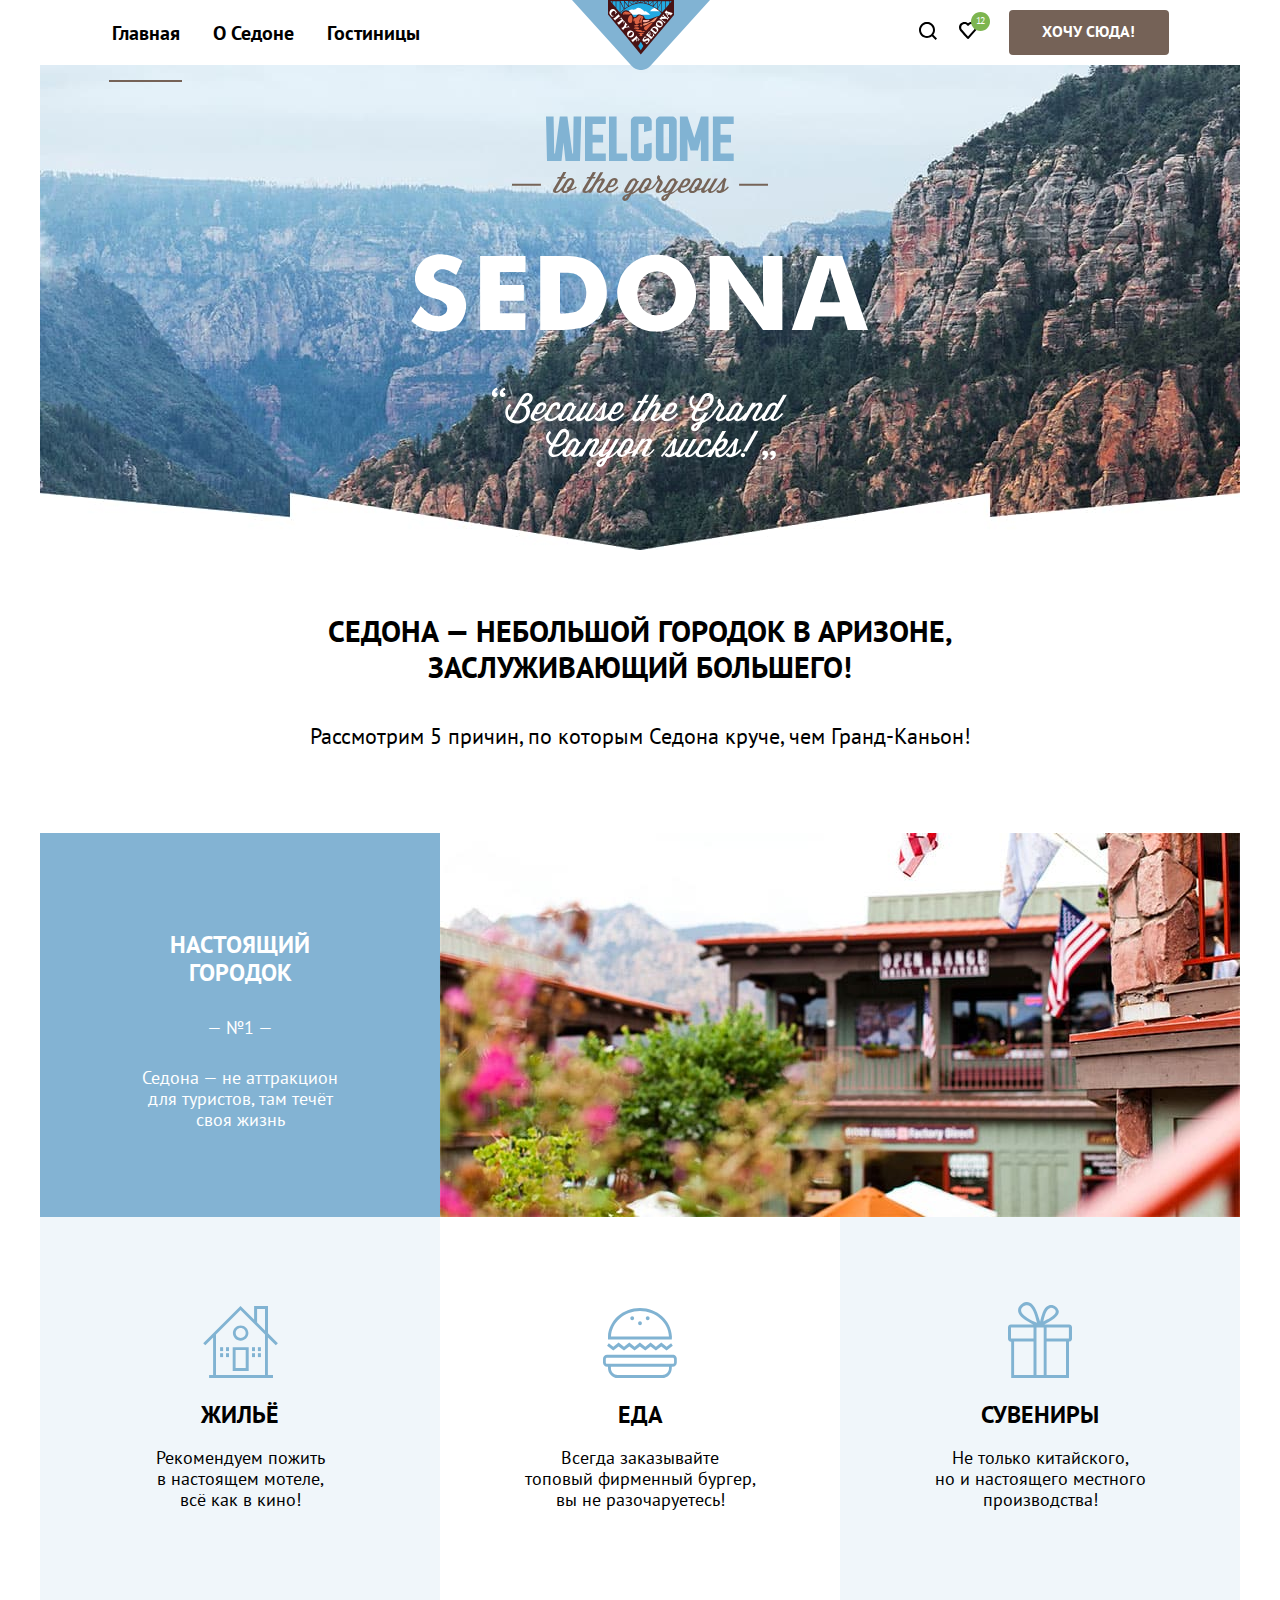
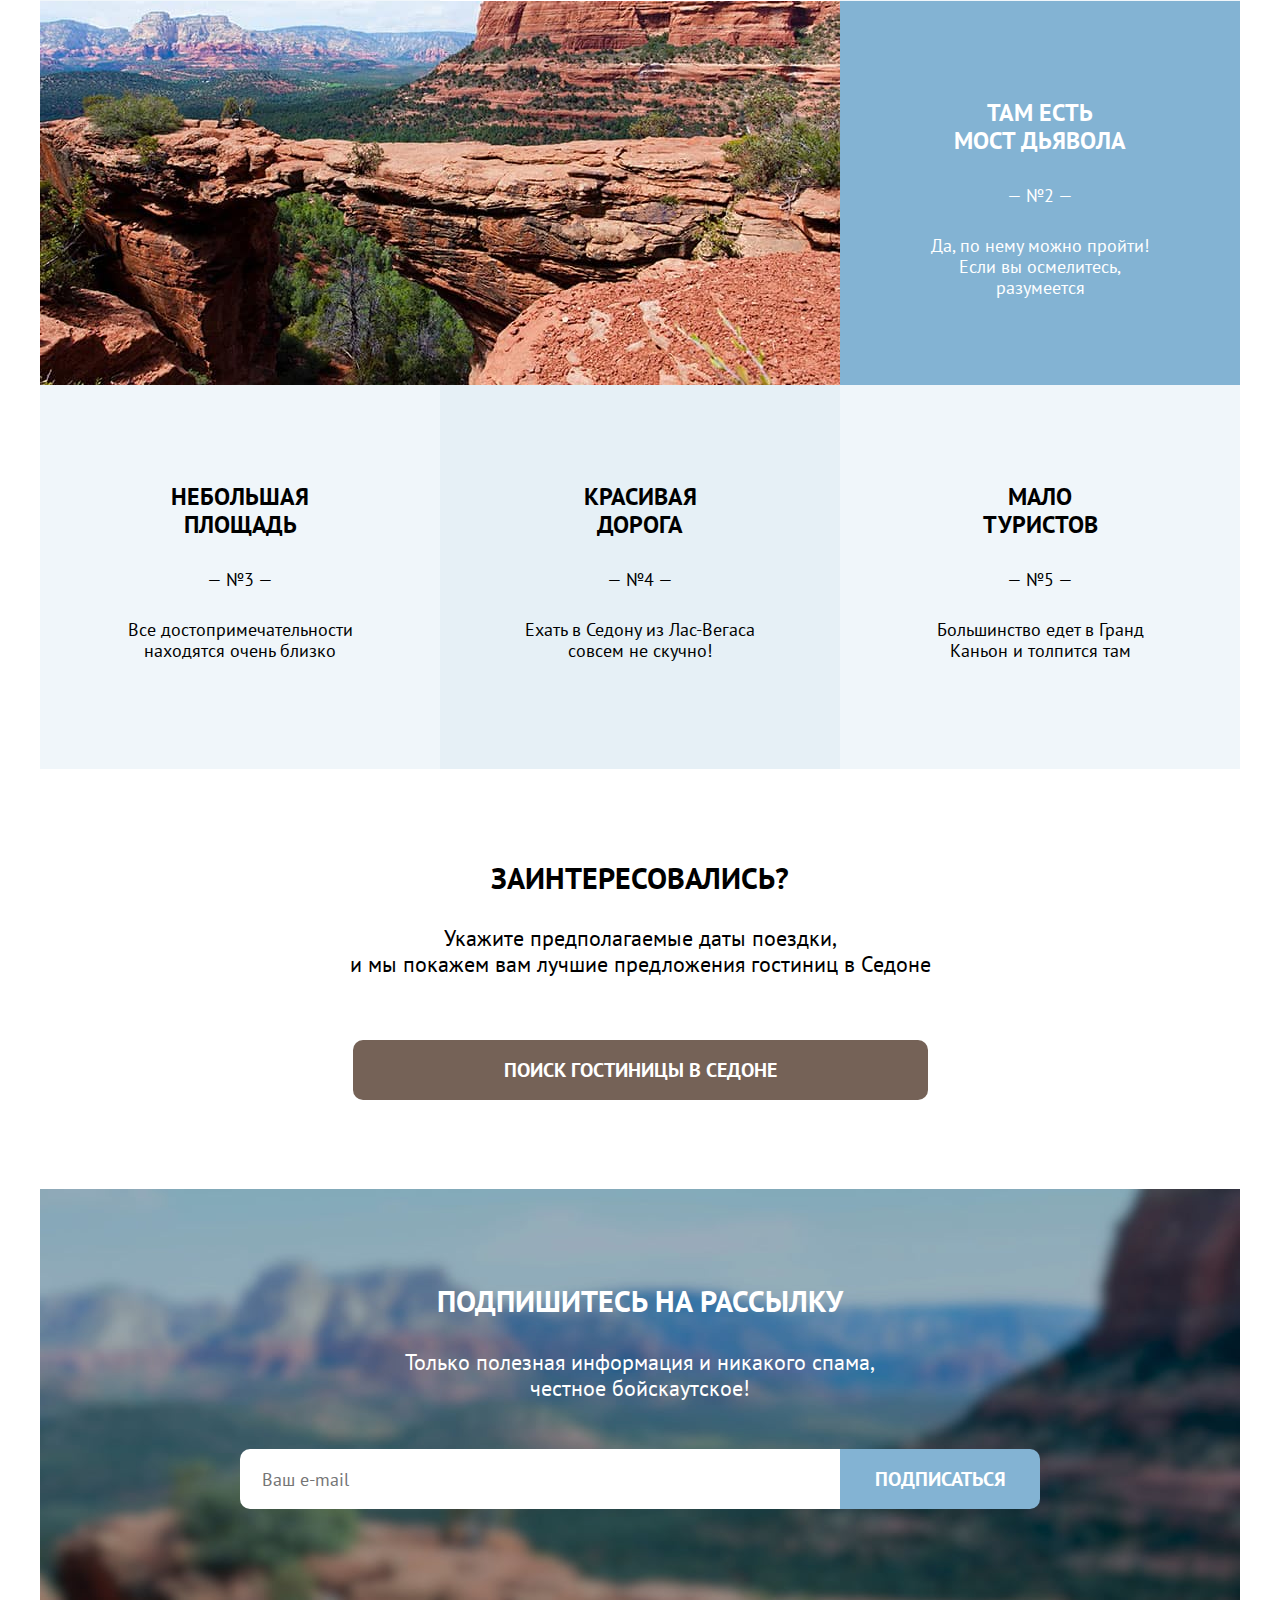
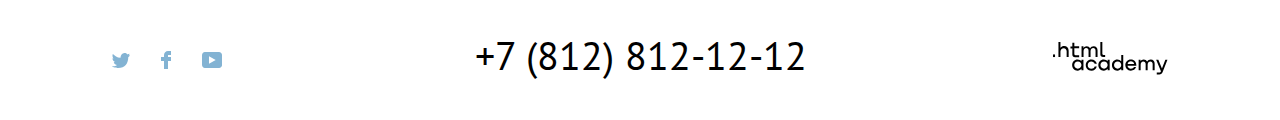
==== commit 7a9cdbd4: "Проверка макета по критериям" ====
--- a/index.html
+++ b/index.html
@@ -41,13 +41,13 @@
           </li>
           <li class="navigation-item">
             <a class="navigation-button favorites" title="Избранное" href="#">
+              <svg class="eclipse" aria-hidden="true" focusable="false" width="19" height="19" viewBox="0 0 19 19" fill="none" xmlns="http://www.w3.org/2000/svg">
+                <path d="M19 9.5C19 14.7467 14.7467 19 9.5 19C4.25329 19 0 14.7467 0 9.5C0 4.25329 4.25329 0 9.5 0C14.7467 0 19 4.25329 19 9.5Z"/>
+              </svg>
+              <span class="favorites-sum">12</span>
               <svg class="navigation-icon" aria-hidden="true" focusable="false" width="18" height="17" viewBox="0 0 18 17" fill="none" xmlns="http://www.w3.org/2000/svg">
-                <path fill-rule="evenodd" clip-rule="evenodd" d="M8.9 17C8.6 17 8.3 16.9 8.1 16.6C2.7 10.5 1.4 9.1 1.1 8.7C0.4 7.8 0 6.6 0 5.4C0 2.4 2.4 0 5.5 0C6.8 0 8 0.5 9 1.3C10 0.5 11.3 0 12.5 0C15.5 0 18 2.4 18 5.4C18 6.7 17.5 7.9 16.7 8.8L9.7 16.7C9.5 16.9 9.3 17 8.9 17ZM2.9 7.5C3.2 7.9 6.4 11.5 9 14.4L15.2 7.4C15.7 6.9 15.9 6.2 15.9 5.4C15.9 3.6 14.4 2.1 12.6 2.1C11.6 2.1 10.6 2.6 9.9 3.4C9.6 3.7 9.3 3.8 9 3.8C8.7 3.8 8.4 3.6 8.2 3.4C7.5 2.6 6.5 2.1 5.5 2.1C3.7 2.1 2.2 3.6 2.2 5.4C2.1 6.3 2.5 7 2.9 7.5C2.8 7.5 2.8 7.5 2.9 7.5Z"/>
+                <path d="M8.9 17C8.6 17 8.3 16.9 8.1 16.6C2.7 10.5 1.4 9.1 1.1 8.7C0.4 7.8 0 6.6 0 5.4C0 2.4 2.4 0 5.5 0C6.8 0 8 0.5 9 1.3C10 0.5 11.3 0 12.5 0C15.5 0 18 2.4 18 5.4C18 6.7 17.5 7.9 16.7 8.8L9.7 16.7C9.5 16.9 9.3 17 8.9 17ZM2.9 7.5C3.2 7.9 6.4 11.5 9 14.4L15.2 7.4C15.7 6.9 15.9 6.2 15.9 5.4C15.9 3.6 14.4 2.1 12.6 2.1C11.6 2.1 10.6 2.6 9.9 3.4C9.6 3.7 9.3 3.8 9 3.8C8.7 3.8 8.4 3.6 8.2 3.4C7.5 2.6 6.5 2.1 5.5 2.1C3.7 2.1 2.2 3.6 2.2 5.4C2.1 6.3 2.5 7 2.9 7.5C2.8 7.5 2.8 7.5 2.9 7.5Z"/>
               </svg>
-              <svg class="navigation-icon eclipse" aria-hidden="true" focusable="false" width="19" height="19" viewBox="0 0 19 19" fill="none" xmlns="http://www.w3.org/2000/svg">
-                <path d="M19 9.5C19 14.7467 14.7467 19 9.5 19C4.25329 19 0 14.7467 0 9.5C0 4.25329 4.25329 0 9.5 0C14.7467 0 19 4.25329 19 9.5Z"/>
-                <path d="M5.63078 12.26H7.03078V7.42L7.13078 6.83L6.73078 7.3L5.63078 8.09L5.25078 7.58L7.45078 5.88H7.81078V12.26H9.18078V13H5.63078V12.26ZM13.46 7.59C13.46 7.94333 13.3933 8.30667 13.26 8.68C13.1333 9.04667 12.9633 9.41667 12.75 9.79C12.5433 10.1633 12.31 10.53 12.05 10.89C11.79 11.2433 11.53 11.58 11.27 11.9L10.78 12.33V12.37L11.42 12.26H13.6V13H9.62V12.71C9.76667 12.5567 9.94333 12.3667 10.15 12.14C10.3567 11.9133 10.57 11.6633 10.79 11.39C11.0167 11.11 11.2367 10.8167 11.45 10.51C11.67 10.1967 11.8667 9.88 12.04 9.56C12.22 9.24 12.3633 8.92333 12.47 8.61C12.5767 8.29667 12.63 8 12.63 7.72C12.63 7.39333 12.5367 7.12333 12.35 6.91C12.1633 6.69 11.88 6.58 11.5 6.58C11.2467 6.58 11 6.63333 10.76 6.74C10.52 6.84 10.3133 6.95667 10.14 7.09L9.81 6.52C10.0433 6.32 10.32 6.16333 10.64 6.05C10.96 5.93667 11.3033 5.88 11.67 5.88C11.9567 5.88 12.21 5.92333 12.43 6.01C12.65 6.09 12.8367 6.20667 12.99 6.36C13.1433 6.51333 13.26 6.69667 13.34 6.91C13.42 7.11667 13.46 7.34333 13.46 7.59Z" fill="white"/>
-              </svg> 
             </a>
 
             <div class="popover popover-cart">
@@ -129,7 +129,7 @@
         <ol class="detail-list">
           <li class="detail-item detail-item-blue">
             <div class="detail-icon icon-house"></div>
-            <div class="detail">   
+            <div class="detail">
             <h4 class="detail-title">Жильё</h4>
             <p class="detail-description">Рекомендуем пожить<br>
               в настоящем мотеле,<br>
@@ -282,7 +282,7 @@
           <svg width="13" height="13" viewBox="0 0 13 13" fill="none" xmlns="http://www.w3.org/2000/svg">
             <path d="M13 1.2L11.8 0L6.5 5.3L1.2 0L0 1.2L5.3 6.5L0 11.8L1.2 13L6.5 7.7L11.8 13L13 11.8L7.7 6.5L13 1.2Z"/>
             </svg>
-            
+
         </button>
         <section class="modal-content">
           <h2 class="modal-title">Поиск гостиницы в Седоне</h2>
--- a/styles/styles.css
+++ b/styles/styles.css
@@ -1,1950 +1,1960 @@
 @font-face {
-    font-family: "PT Sans";
-    font-style: normal;
-    font-weight: 400;
-    src: url("../fonts/ptsans-400.woff2") format("woff2");
-    font-display: swap;
+  font-family: "PT Sans";
+  font-style: normal;
+  font-weight: 400;
+  src: url("../fonts/ptsans-400.woff2") format("woff2");
+  font-display: swap;
 }
 
 @font-face {
-    font-family: "PT Sans";
-    font-style: normal;
-    font-weight: 700;
-    src: url("../fonts/ptsans-700.woff2") format("woff2");
-    font-display: swap;
+  font-family: "PT Sans";
+  font-style: normal;
+  font-weight: 700;
+  src: url("../fonts/ptsans-700.woff2") format("woff2");
+  font-display: swap;
 }
 
 html {
-    height: 100%;
+  height: 100%;
 }
 
 .visually-hidden {
-   visibility: hidden;
-   position: absolute;
-   width: 1px;
-   height: 1px;
-   margin: -1px;
-   padding: 0;
-   border: 0;
-   clip: rect(0 0 0 0);
-   overflow: hidden;
+  visibility: hidden;
+  position: absolute;
+  width: 1px;
+  height: 1px;
+  margin: -1px;
+  padding: 0;
+  border: 0;
+  clip: rect(0 0 0 0);
+  overflow: hidden;
 }
 
 body {
-    display: flex;
-    flex-direction: column;
-    min-height: 100%;
-    font-family: "PT Sans", sans-serif;
-    font-size: 18px;
-    line-height: 21px;
-    color:rgba(0, 0, 0, 1);
-    background-color: rgba(255, 255, 255, 1);
-    width: 1200px;
-    margin-right: auto;
-    margin-left: auto;
-    margin-top: 0;
+  display: flex;
+  flex-direction: column;
+  min-height: 100%;
+  font-family: "PT Sans", sans-serif;
+  font-size: 18px;
+  line-height: 21px;
+  color: rgba(0, 0, 0, 1);
+  background-color: rgba(255, 255, 255, 1);
+  width: 1200px;
+  margin-right: auto;
+  margin-left: auto;
+  margin-top: 0;
 }
 
 .navigation {
-    display: flex;
-    flex-wrap: wrap;
-    width: 1057px;
-    margin: 0 auto;
-    min-height: 65px;
+  display: flex;
+  flex-wrap: wrap;
+  width: 1057px;
+  margin: 0 auto;
+  min-height: 65px;
 }
 
 .navigation-list {
-    display: flex;
-    flex-wrap: wrap;
-    align-items: center;
-    list-style-type: none;
-    margin: 0;
-    padding: 0;
-    width: 400px;
-    min-height: 65px;
+  display: flex;
+  flex-wrap: wrap;
+  align-items: center;
+  list-style-type: none;
+  margin: 0;
+  padding: 0;
+  width: 400px;
+  min-height: 65px;
 }
 
 .navigation-item {
-    position: relative;
-    max-height: 65px;
+  position: relative;
+  max-height: 65px;
 }
 
 .navigation-link {
-    position: relative;
-    display: block;
-    padding: 6px 12px;
-    font-size: 20px;
-    line-height: 25,88px;
-    font-weight: 700;
-    text-align: center;
-    text-decoration: none;
-    color: rgba(0, 0, 0, 1);
-    margin-top: 19px;
-    margin-bottom: 21px;
-    outline: none;
-    margin-right: 9px;
+  position: relative;
+  display: block;
+  padding: 6px 12px;
+  font-size: 20px;
+  line-height: 25.88px;
+  font-weight: 700;
+  text-align: center;
+  text-decoration: none;
+  color: rgba(0, 0, 0, 1);
+  margin-top: 19px;
+  margin-bottom: 21px;
+  outline: none;
+  margin-right: 9px;
 }
 
 .navigation-list .navigation-link {
-    left: -12px;
-    top: -4px;
+  left: -12px;
+  top: -4px;
 }
 
 .navigation-list .navigation-link:hover {
-    color: rgba(117, 98, 87, 1);
+  color: rgba(117, 98, 87, 1);
 }
 
 .navigation-list .navigation-link:focus {
-    color: rgba(117, 98, 87, 1);
-    box-shadow: inset 0 0 0 3px #83B3D3;
-    border-radius: 10px;
+  color: rgba(117, 98, 87, 1);
+  box-shadow: inset 0 0 0 3px rgba(131, 179, 211, 1);
+  border-radius: 10px;
 }
 
 .navigation-list .navigation-link:active {
-    color: rgba(117, 98, 87, 0.3);
-    box-shadow: none;
+  color: rgba(117, 98, 87, 0.3);
+  box-shadow: none;
 }
 
 .navigation-link.current::after {
-    content: "";
-    position: absolute;
-    display: block;
-    top: 66px;
-    left: 0;
-    right: 0;
-    bottom: 0;
-    margin: auto;
-    width: 70;
-    border-bottom: 2px solid rgba(117, 98, 87, 1);
-    width: 80%;
-    z-index: 2;
+  content: "";
+  position: absolute;
+  display: block;
+  top: 66px;
+  left: 0;
+  right: 0;
+  bottom: 0;
+  margin: auto;
+  border-bottom: 2px solid rgba(117, 98, 87, 1);
+  width: 80%;
+  z-index: 2;
 }
 
 
 .navigation-logo {
-    position: absolute;
-    margin-left: 460px;
-    z-index: 2;
+  position: absolute;
+  margin-left: 460px;
+  z-index: 2;
 }
 
 .navigation-user {
-    display: flex;
-    margin:0;
-    margin-left: auto;
-    list-style-type: none;
-    max-width: 300px;
-    align-items: center;
+  display: flex;
+  margin: 0;
+  margin-left: auto;
+  list-style-type: none;
+  max-width: 300px;
+  align-items: center;
 }
 
 
 .navigation-user .navigation-item:not(.navigation-item.button) {
-    margin: 1px;
+  margin: 1px;
 }
 
 .search {
-    width: 18px;
-    height: 18px;
-    outline: none;
+  width: 18px;
+  height: 18px;
+  outline: none;
 }
 
 .navigation-icon {
-    fill: black;
-    padding: 10px;
+  fill: rgba(0, 0, 0, 1);
+  padding: 10px;
 }
 
 .navigation-button:hover .navigation-icon:not(.eclipse) {
-    fill: rgba(117, 98, 87, 1);
+  fill: rgba(117, 98, 87, 1);
 }
 
 .navigation-button:focus .navigation-icon:not(.eclipse) {
-    fill: rgba(117, 98, 87, 1);
-    box-shadow: inset 0 0 0 3px #83B3D3;
-    border-radius: 10px;
-    outline: none;
-}
-
-.navigation-button:active .navigation-icon:not(.eclipse){
-    fill: rgba(117, 98, 87, 0.3);
-    box-shadow: none;
+  fill: rgba(117, 98, 87, 1);
+  box-shadow: inset 0 0 0 3px rgba(131, 179, 211, 1);
+  border-radius: 10px;
+  outline: none;
+}
+
+.navigation-button:active .navigation-icon:not(.eclipse) {
+  fill: rgba(117, 98, 87, 0.3);
+  box-shadow: none;
+}
+
+.navigation-button:active .favorites-sum {
+  color: rgba(255, 255, 255, 0.3);
 }
 
 .favorites {
-    position: relative;
-    display: block;
-    outline: none;
+  position: relative;
+  display: block;
+  outline: none;
 }
 
 .eclipse {
-    position: absolute;
-    top: -10px;
-    right: -13px;
-    fill: rgba(125, 181, 80, 1);
+  position: absolute;
+  top: 0;
+  right: -3px;
+  fill: rgba(125, 181, 80, 1);
+}
+
+.favorites-sum {
+  position: absolute;
+  font-size: 10px;
+  line-height: 12.94px;
+  text-decoration: none;
+  color: rgba(255, 255, 255, 1);
+  width: 19px;
+  text-align: center;
+  right: -2.5px;
+  top: 3px;
+  letter-spacing: -1px;
 }
 
 .navigation-link.button {
-    margin: 0;
-    margin-left: 21px;
-    padding: 0;
+  margin: 0;
+  margin-left: 21px;
+  padding: 0;
 }
 
 .white-link {
-    color: rgba(255, 255, 255, 1);
-    font-size: 16px;
-    text-transform: uppercase;
-    margin: 0;
-
-    display: flex;
-    box-sizing: border-box;
-    width: 160px;
-    padding-top: 9px;
-    padding-bottom: 10px;
-    background-color: #756257;
-    border-radius: 4px;
-    justify-content: center;
-    align-items: center;
-  }
-
-  .navigation-link.button:hover .white-link{
-    background: rgba(97, 80, 72, 1);
-    color: rgba(255, 255, 255, 1);
-  }
-
-  .navigation-link.button:focus .white-link{
-    background: rgba(97, 80, 72, 1);
-    box-shadow: 0 0 0 3px rgba(131, 179, 211, 1);
-    border-radius: 4px;
-    outline: none;
-  }
-
-  .navigation-link.button:active .white-link{
-    background: rgba(97, 80, 72, 1);
-    color: rgba(255, 255, 255, 0.3);
-    box-shadow: none;
-  }
-
-  .main-container {
-      flex-grow: 1;
-  }
-
-  .main-index {
-    color: rgba(0, 0, 0, 1);
-    background-color: rgba(255, 255, 255, 1);
-  }
+  color: rgba(255, 255, 255, 1);
+  font-size: 16px;
+  text-transform: uppercase;
+  margin: 0;
+
+  display: flex;
+  box-sizing: border-box;
+  width: 160px;
+  padding-top: 9px;
+  padding-bottom: 10px;
+  background-color: #756257;
+  border-radius: 4px;
+  justify-content: center;
+  align-items: center;
+}
+
+.navigation-link.button:hover .white-link {
+  background: rgba(97, 80, 72, 1);
+  color: rgba(255, 255, 255, 1);
+}
+
+.navigation-link.button:focus .white-link {
+  background: rgba(97, 80, 72, 1);
+  box-shadow: 0 0 0 3px rgba(131, 179, 211, 1);
+  border-radius: 4px;
+  outline: none;
+}
+
+.navigation-link.button:active .white-link {
+  background: rgba(97, 80, 72, 1);
+  color: rgba(255, 255, 255, 0.3);
+  box-shadow: none;
+}
+
+.main-container {
+  flex-grow: 1;
+}
+
+.main-index {
+  color: rgba(0, 0, 0, 1);
+  background-color: rgba(255, 255, 255, 1);
+}
 
 .main-bg {
-    background-image: url("../img/index-bg-min.jpg");
-    background-repeat: no-repeat;
-    width: 1200px;
-    height: 485px;
-    position: relative;
+  background-image: url("../img/index-bg-min.jpg");
+  background-repeat: no-repeat;
+  width: 1200px;
+  height: 485px;
+  position: relative;
 }
 
 .main-index-logo {
-    position: absolute;
-    top: 51px;
-    left: 371px;
+  position: absolute;
+  top: 51px;
+  left: 371px;
 }
 
 .promo {
-    text-align: center;
-    min-height: 282px;
-    display: flex;
-    flex-direction: column;
+  text-align: center;
+  min-height: 282px;
+  display: flex;
+  flex-direction: column;
 }
 
 .main_title {
-    font-size: 30px;
-    line-height: 36px;
-    font-weight: 700;
-    text-transform: uppercase;
-    margin: 0;
-    margin-top: 63px;
-    margin-bottom: 33px;
-}
-
-.main_description{
-    font-size: 22px;
-    line-height: 36px;
-    margin: 0;
-    margin-bottom: 79px;
+  font-size: 30px;
+  line-height: 36px;
+  font-weight: 700;
+  text-transform: uppercase;
+  margin: 0;
+  margin-top: 63px;
+  margin-bottom: 33px;
+}
+
+.main_description {
+  font-size: 22px;
+  line-height: 36px;
+  margin: 0;
+  margin-bottom: 79px;
 }
 
 .advantages {
-    text-align: center;
+  text-align: center;
 }
 
 .advantages-list {
-    text-align: center;
-    color: rgba(0, 0, 0, 1);
-    list-style-type: none;
-    margin: 0;
-    padding: 0;
-    display: flex;
-    flex-wrap: wrap;
+  text-align: center;
+  color: rgba(0, 0, 0, 1);
+  list-style-type: none;
+  margin: 0;
+  padding: 0;
+  display: flex;
+  flex-wrap: wrap;
 }
 
 .block-blue {
-    background-color: rgba(131, 179, 211, 1);
-    color: rgba(255, 255, 255, 1);
-    width: 400px;
-    min-height: 384px;
-    flex-wrap: nowrap;
+  background-color: rgba(131, 179, 211, 1);
+  color: rgba(255, 255, 255, 1);
+  width: 400px;
+  min-height: 384px;
+  flex-wrap: nowrap;
 }
 
 .detail-list {
-    display: flex;
-    flex-direction: row;
-    list-style-type: none;
-    margin: 0;
-    padding: 0;
+  display: flex;
+  flex-direction: row;
+  list-style-type: none;
+  margin: 0;
+  padding: 0;
 }
 
 .detail-item {
-    position: relative;
-    width: 400px;
-    min-height: 384px;
+  position: relative;
+  width: 400px;
+  min-height: 384px;
 }
 
 .detail-item-blue {
-    background-color: rgba(131, 179, 211, 0.12);
+  background-color: rgba(131, 179, 211, 0.12);
 }
 
 .detail-item-white {
-    background-color: rgba(255, 255, 255, 1);
+  background-color: rgba(255, 255, 255, 1);
 }
 
 .detail-title {
-    font-size: 24px;
-    line-height: 28px;
-    text-transform: uppercase;
-    margin: 0;
+  font-size: 24px;
+  line-height: 28px;
+  text-transform: uppercase;
+  margin: 0;
 }
 
 .detail {
-    margin-top: 184px;
-    margin-left: auto;
-    margin-right: auto;
-    width: 250px;
-    text-align: center;
+  margin-top: 184px;
+  margin-left: auto;
+  margin-right: auto;
+  width: 250px;
+  text-align: center;
 }
 
 .detail-icon {
-    position: absolute;
+  position: absolute;
 }
 
 .icon-house {
-    background-image: url("../img/house.svg");
-    background-repeat: no-repeat;
-    width: 75px;
-    height: 72px;
-    top: 89px;
-    left: 163px;
+  background-image: url("../img/house.svg");
+  background-repeat: no-repeat;
+  width: 75px;
+  height: 72px;
+  top: 89px;
+  left: 163px;
 }
 
 .icon-food {
-    background-image: url("../img/food.svg");
-    background-repeat: no-repeat;
-    width: 74px;
-    height: 70px;
-    top: 91px;
-    left: 163px;
+  background-image: url("../img/food.svg");
+  background-repeat: no-repeat;
+  width: 74px;
+  height: 70px;
+  top: 91px;
+  left: 163px;
 }
 
 .icon-souvenirs {
-    background-image: url("../img/souvenirs.svg");
-    background-repeat: no-repeat;
-    width: 64px;
-    height: 76px;
-    top: 85px;
-    left: 168px;
+  background-image: url("../img/souvenirs.svg");
+  background-repeat: no-repeat;
+  width: 64px;
+  height: 76px;
+  top: 85px;
+  left: 168px;
 }
 
 .adv-2 {
-    display: flex;
-    flex-direction: row-reverse;
-    margin: 0;
-    padding: 0;
+  display: flex;
+  flex-direction: row-reverse;
+  margin: 0;
+  padding: 0;
 }
 
 
 .other-adv {
-    display: flex;
-    list-style-type: none;
-    padding: 0;
+  display: flex;
+  list-style-type: none;
+  padding: 0;
 }
 
 .advantages-item {
-    display: flex;
-    flex-wrap: nowrap;
-    background-color: rgba(131, 179, 211, 1);
+  display: flex;
+  flex-wrap: nowrap;
+  background-color: rgba(131, 179, 211, 1);
 }
 
 .advantages-title {
-    font-size: 24px;
-    line-height: 28px;
-    text-transform: uppercase;
-    padding:0;
-    margin-top: 98px;
-    margin-bottom: 30px;
+  font-size: 24px;
+  line-height: 28px;
+  text-transform: uppercase;
+  padding: 0;
+  margin-top: 98px;
+  margin-bottom: 30px;
 }
 
 .advantages-description {
-    margin-top: 29px;
+  margin-top: 29px;
 }
 
 .advantages-item-light {
-    background-color: rgba(131, 179, 211, 0.12);
-    width: 400px;
-    min-height: 384px;
+  background-color: rgba(131, 179, 211, 0.12);
+  width: 400px;
+  min-height: 384px;
 }
 
 .advantages-item-dark {
-    background-color: rgba(131, 179, 211, 0.2);
-    width: 400px;
-    min-height: 384px;
+  background-color: rgba(131, 179, 211, 0.2);
+  width: 400px;
+  min-height: 384px;
 }
 
 .appointment {
-    margin-top: 91px;
-    margin-bottom: 0;
-    text-align: center;
-
-    display: flex;
-    flex-direction: column;
-    align-items: center;
+  margin-top: 91px;
+  margin-bottom: 0;
+  text-align: center;
+
+  display: flex;
+  flex-direction: column;
+  align-items: center;
 }
 
 .appointment-title {
-    font-size: 30px;
-    font-weight: 700;
-    line-height: 36px;
-    text-transform: uppercase;
-    height: 50px;
-    margin-top: 0;
-    margin-bottom: 15px;
+  font-size: 30px;
+  font-weight: 700;
+  line-height: 36px;
+  text-transform: uppercase;
+  height: 50px;
+  margin-top: 0;
+  margin-bottom: 15px;
 }
 
 .appointment-description {
-    font-size: 22px;
-    line-height: 26px;
-    white-space: pre;
-    text-align: center;
-    margin-top: 0;
-    margin-bottom: 37px;
+  font-size: 22px;
+  line-height: 26px;
+  white-space: pre;
+  text-align: center;
+  margin-top: 0;
+  margin-bottom: 37px;
 }
 
 .appointment-button {
-    font-size: 20px;
-    line-height: 36px;
-    font-weight: 700;
-    color: rgba(255, 255, 255, 1);
-    text-decoration: none;
-    text-transform: uppercase;
-
-    display: flex;
-    box-sizing: border-box;
-    width: 575px;
-    height: 60px;
-    background-color: rgba(117, 98, 87, 1);
-    border-radius: 10px;
-    justify-content: center;
-    align-items: center;
-    margin-top: 0;
-    margin-bottom: 89px;
+  font-size: 20px;
+  line-height: 36px;
+  font-weight: 700;
+  color: rgba(255, 255, 255, 1);
+  text-decoration: none;
+  text-transform: uppercase;
+  display: flex;
+  box-sizing: border-box;
+  width: 575px;
+  height: 60px;
+  background-color: rgba(117, 98, 87, 1);
+  border-radius: 10px;
+  justify-content: center;
+  align-items: center;
+  margin-top: 0;
+  margin-bottom: 89px;
 }
 
 .appointment-button:hover {
-    background-color: rgba(97, 80, 72, 1);
+  background-color: rgba(97, 80, 72, 1);
 }
 
 .appointment-button:focus {
-    background-color: rgba(97, 80, 72, 1);
-    border: 3px solid rgba(131, 179, 211, 1);
-    border-radius: 10px;
-    outline: none;
+  background-color: rgba(97, 80, 72, 1);
+  border: 3px solid rgba(131, 179, 211, 1);
+  border-radius: 10px;
+  outline: none;
 }
 
 .appointment-button:active {
-    background-color: rgba(97, 80, 72, 1);
-    color: rgba(255, 255, 255, 0.3);
-    border: none;
+  background-color: rgba(97, 80, 72, 1);
+  color: rgba(255, 255, 255, 0.3);
+  border: none;
 }
 
 .footer-bg {
-    background-image: url("../img/footer-background-min.jpg");
-    background-repeat: no-repeat;
-    width: 1200px;
-    height: 411px;
-    text-align: center;
-    color: rgba(255, 255, 255, 1);
-    background-color: rgb(75, 136, 177);
+  background-image: url("../img/footer-background-min.jpg");
+  background-repeat: no-repeat;
+  width: 1200px;
+  height: 411px;
+  text-align: center;
+  color: rgba(255, 255, 255, 1);
+  background-color: rgb(75, 136, 177);
 }
 
 .page-footer-title {
-    font-size: 30px;
-    line-height: 36px;
-    font-weight: 700;
-    padding-top: 94px;
-    text-transform: uppercase;
-    margin: 0;
-    margin-bottom: 30px;
+  font-size: 30px;
+  line-height: 36px;
+  font-weight: 700;
+  padding-top: 94px;
+  text-transform: uppercase;
+  margin: 0;
+  margin-bottom: 30px;
 }
 
 .page-footer-description {
-    font-size: 22px;
-    line-height: 26px;
-    margin: 0;
-    margin-bottom: 30px;
+  font-size: 22px;
+  line-height: 26px;
+  margin: 0;
+  margin-bottom: 30px;
 }
 
 .email-form {
-    display: flex;
-    justify-content: center;
-    align-items: center;
+  display: flex;
+  justify-content: center;
+  align-items: center;
 }
 
 .field {
-    font-family: "PT Sans", sans-serif;
-    line-height: 26px;
-    font-size: 18px;
-    width: 576px;
-    height: 58px;
-    border: none;
-    border-radius: 10px 0px 0px 10px;
-    padding-left: 22px;
+  font-family: "PT Sans", sans-serif;
+  line-height: 26px;
+  font-size: 18px;
+  width: 576px;
+  height: 58px;
+  border: none;
+  border-radius: 10px 0 0 10px;
+  padding-left: 22px;
 }
 
 .field-catalog {
-    background-color: rgba(242, 242, 242, 1);
+  background-color: rgba(242, 242, 242, 1);
 }
 
 input[type="email"]:hover {
-    background-color: rgba(229, 229, 229, 1);
+  background-color: rgba(229, 229, 229, 1);
 }
 
 input[type="email"]:focus {
-    background-color: rgba(229, 229, 229, 1);
-    outline: 3px solid rgba(131, 179, 211, 1);
-    border-radius: 10px 0px 0px 10px;
+  background-color: rgba(229, 229, 229, 1);
+  outline: 3px solid rgba(131, 179, 211, 1);
+  border-radius: 10px 0 0 10px;
 }
 
 input[type="email"]:active {
-    background-color: rgba(255, 255, 255, 1);
-    outline: 2px solid rgba(0, 0, 0, 1);
-    border-radius: 10px 0px 0px 10px;
+  background-color: rgba(255, 255, 255, 1);
+  box-shadow: inset 0 0 0 2px rgba(0, 0, 0, 1);
+  border-radius: 10px 0 0 10px;
 }
 
 input[type="email"]:invalid:focus {
-    background-color: rgba(255, 255, 255, 1);
-    outline: 2px solid rgba(255, 87, 87, 1);;
-    border-radius: 10px 0px 0px 10px;
-}
-
+  background-color: rgba(255, 255, 255, 1);
+  box-shadow: inset 0 0 0 2px rgba(255, 87, 87, 1);
+  border-radius: 10px 0 0 10px;
+}
 
 .newsletter-form {
-    display: flex;
-    flex-direction: row;
-    justify-content: center;
-    align-items: center;
+  display: flex;
+  flex-direction: row;
+  justify-content: center;
+  align-items: center;
 }
 
 button.newsletter-button {
-    width: 200px;
-    height: 60px;
-    border: none;
-    border-radius: 0px 10px 10px 0px;
-    background-color: rgba(131, 179, 211, 1);
-    color: rgba(255, 255, 255, 1);
-    font-family: "PT Sans", sans-serif;
-    font-weight: 700;
-    font-size: 20px;
-    line-height: 26px;
-    text-transform: uppercase;
-    box-sizing: border-box;
+  width: 200px;
+  height: 60px;
+  border: none;
+  border-radius: 0 10px 10px 0;
+  background-color: rgba(131, 179, 211, 1);
+  color: rgba(255, 255, 255, 1);
+  font-family: "PT Sans", sans-serif;
+  font-weight: 700;
+  font-size: 20px;
+  line-height: 26px;
+  text-transform: uppercase;
+  box-sizing: border-box;
 }
 
 button.newsletter-button:hover {
-    background-color: rgba(104, 162, 202, 1);
+  background-color: rgba(104, 162, 202, 1);
 }
 
 button.newsletter-button:focus {
-    background-color: rgba(104, 162, 202, 1);
-    box-shadow: 0 0 0 3px rgba(117, 98, 87, 1);
-    outline: none;
+  background-color: rgba(104, 162, 202, 1);
+  box-shadow: 0 0 0 3px rgba(117, 98, 87, 1);
+  outline: none;
 }
 
 button.newsletter-button:active {
-    background-color: rgba(104, 162, 202, 1);
-    color: rgba(255, 255, 255, 0.3);
-    box-shadow: none;
+  background-color: rgba(104, 162, 202, 1);
+  color: rgba(255, 255, 255, 0.3);
+  box-shadow: none;
 }
 
 .contacts {
-    display: flex;
-    width: auto;
-    justify-content: space-between;
-    min-height: 120px;
-    margin-right: 49.45px;
-    margin-left: 62px;
+  display: flex;
+  width: auto;
+  justify-content: space-between;
+  min-height: 120px;
+  margin-right: 49.45px;
+  margin-left: 62px;
 }
 
 .footer-social {
-    min-width: 130px;
-    display: flex;
-    align-items: center;
-    padding: 0;
-    margin: 0;
-    justify-content: space-between;
-    list-style-type: none;
-    margin-right: 20px;
+  min-width: 130px;
+  display: flex;
+  align-items: center;
+  padding: 0;
+  margin: 0;
+  justify-content: space-between;
+  list-style-type: none;
+  margin-right: 20px;
 }
 
 .twitter {
-    width: 18px;
-    height: 15px;
+  width: 18px;
+  height: 15px;
 }
 
 .twitter .social-icon {
-    padding: 10px;
+  padding: 10px;
 }
 
 .facebook {
-    width: 10px;
-    height: 18px;
+  width: 10px;
+  height: 18px;
 }
 
 .facebook .social-icon {
-    padding: 11px 15px;
+  padding: 11px 15px;
 }
 
 .youtube {
-    width: 20px;
-    height: 16px;
+  width: 20px;
+  height: 16px;
 }
 
 .youtube .social-icon {
-    padding: 12px 10px;
+  padding: 12px 10px;
 }
 
 .social-icon {
-    display: flex;
-    align-items: center;
-    fill: rgba(131, 179, 211, 1);
+  display: flex;
+  align-items: center;
+  fill: rgba(131, 179, 211, 1);
 }
 
 .footer-social-link {
-    outline: none;
+  outline: none;
 }
 
 .social-icon:hover {
-    fill: rgba(104, 162, 202, 1);
-}
-
-.footer-social-link:focus .social-icon{
-    fill: rgba(104, 162, 202, 1);
-    box-shadow: 0 0 0 3px rgba(131, 179, 211, 1);
-    border-radius: 10px;
-}
-
-.footer-social-link:active .social-icon{
-    opacity: 0.3;
-    box-shadow: none;
+  fill: rgba(104, 162, 202, 1);
+}
+
+.footer-social-link:focus .social-icon {
+  fill: rgba(104, 162, 202, 1);
+  box-shadow: 0 0 0 3px rgba(131, 179, 211, 1);
+  border-radius: 10px;
+}
+
+.footer-social-link:active .social-icon {
+  opacity: 0.3;
+  box-shadow: none;
 }
 
 .footer-contacts {
-    width: 720px;
-    display: flex;
-    justify-content: center;
-    align-items: center;
+  width: 720px;
+  display: flex;
+  justify-content: center;
+  align-items: center;
 }
 
 .footer-contacts-phone {
-    font-size: 40px;
-    line-height: 40px;
-    text-decoration: none;
-    color: rgba(0, 0, 0, 1);
-    padding: 15px;
-    height: 50px;
-    width: 720px;
-    text-align: center;
+  font-size: 40px;
+  line-height: 40px;
+  text-decoration: none;
+  color: rgba(0, 0, 0, 1);
+  padding: 15px;
+  height: 50px;
+  width: 720px;
+  text-align: center;
 }
 
 .footer-contacts-phone:hover {
-    color: rgba(117, 98, 87, 1);
+  color: rgba(117, 98, 87, 1);
 }
 
 .footer-contacts-phone:focus {
-    color: rgba(117, 98, 87, 1);
-    box-shadow: 0 0 0 3px rgba(131, 179, 211, 1);
-    border-radius: 10px;
-    outline: none;
+  color: rgba(117, 98, 87, 1);
+  box-shadow: 0 0 0 3px rgba(131, 179, 211, 1);
+  border-radius: 10px;
+  outline: none;
 }
 
 .footer-contacts-phone:active {
-    opacity: 0.3;
-    box-shadow: none;
+  opacity: 0.3;
+  box-shadow: none;
 }
 
 .about-text {
-    display: flex;
-    align-items: center;
+  display: flex;
+  align-items: center;
 }
 
 .made-icon {
-    fill: rgba(0, 0, 0, 1);
-    padding: 18.55px 22.55px;
+  fill: rgba(0, 0, 0, 1);
+  padding: 18.55px 22.55px;
 }
 
 .made {
-    outline: none;
+  outline: none;
 }
 
 .made:hover .made-icon {
-    fill: rgba(117, 98, 87, 1);
+  fill: rgba(117, 98, 87, 1);
 }
 
 .made:focus .made-icon {
-    fill: rgba(117, 98, 87, 1);
-    box-shadow: 0 0 0 3px rgba(131, 179, 211, 1);
-    border-radius: 10px;
-    outline: none;
+  fill: rgba(117, 98, 87, 1);
+  box-shadow: 0 0 0 3px rgba(131, 179, 211, 1);
+  border-radius: 10px;
+  outline: none;
 }
 
 .made:active .made-icon {
-    opacity: 0.3;
-    box-shadow: none;
+  opacity: 0.3;
+  box-shadow: none;
 }
 
 .page-container {
-    display: flex;
-    flex-direction: column;
-    margin: 0 auto;
-    width: 1056px;
-  }
+  display: flex;
+  flex-direction: column;
+  margin: 0 auto;
+  width: 1056px;
+}
 
 .inner-bg {
-    background-image: url("../img/catalog-background-min.jpg");
-    background-repeat: no-repeat;
-    width: 1200px;
-    min-height: 408px;
-    background-color: rgba(131, 179, 211, 1);
+  background-image: url("../img/catalog-background-min.jpg");
+  background-repeat: no-repeat;
+  width: 1200px;
+  min-height: 408px;
+  background-color: rgba(131, 179, 211, 1);
 }
 
 .inner-header-title {
-    font-size: 60px;
-    line-height: 77px;
-    font-weight: 700;
-    color: rgba(255, 255, 255, 1);
-    width: 528px;
-    margin-top: 35px;
-    margin-bottom: 0;
+  font-size: 60px;
+  line-height: 77px;
+  font-weight: 700;
+  color: rgba(255, 255, 255, 1);
+  width: 528px;
+  margin-top: 35px;
+  margin-bottom: 0;
 }
 
 .breadcrumbs {
-    display: flex;
-    align-items: center;
-    list-style-type: none;
-    margin-bottom: 0;
-    padding: 0;
-    margin-top: 0;
-    position: relative;
-    left: -6px;
-    top: -6px;
+  display: flex;
+  align-items: center;
+  list-style-type: none;
+  margin-bottom: 0;
+  padding: 0;
+  margin-top: 0;
+  position: relative;
+  left: -6px;
+  top: -6px;
 }
 
 .breadcrumbs-link {
-    font-size: 16px;
-    line-height: 20,7px;
-    text-decoration: none;
-    color: rgba(255, 255, 255, 1);
+  font-size: 16px;
+  line-height: 20.7px;
+  text-decoration: none;
+  color: rgba(255, 255, 255, 1);
 }
 
 .breadcrumbs-link.home {
-    position: relative;
-    display: block;
-    padding: 8px;
-    padding-top: 6px;
-    padding-bottom: 9px;
-    width: 12px;
-    height: 12px;
-    outline: none;
-    margin-right: 12px;
+  position: relative;
+  display: block;
+  padding: 8px;
+  padding-top: 6px;
+  padding-bottom: 9px;
+  width: 12px;
+  height: 12px;
+  outline: none;
+  margin-right: 12px;
 }
 
 .home {
-    position: absolute;
-    top: 0;
-    right: 0;
-    bottom: 0;
-    left: 0;
-    margin: auto;
-    fill: rgba(255, 255, 255, 1);
+  position: absolute;
+  top: 0;
+  right: 0;
+  bottom: 0;
+  left: 0;
+  margin: auto;
+  fill: rgba(255, 255, 255, 1);
 }
 
 .breadcrumbs-link:hover {
-    opacity: 0.6;
+  opacity: 0.6;
 }
 
 .breadcrumbs-link:focus {
-    box-shadow: inset 0 0 0 3px rgba(131, 179, 211, 1);
-    border-radius: 4px;
-    opacity: 1;
+  box-shadow: inset 0 0 0 3px rgba(131, 179, 211, 1);
+  border-radius: 4px;
+  opacity: 1;
 }
 
 .breadcrumbs-link:active {
-    opacity: 0.3;
-    box-shadow: none;
+  opacity: 0.3;
+  box-shadow: none;
 }
 
 .breadcrumbs-item:not(:last-child)::after {
-    content: "";
-    background-image: url("../img/nav-arrow.svg");
-    background-repeat: no-repeat;
-    width: 5.11px;
-    height: 7.95px;
-    opacity: 0.3;
-    position: absolute;
-    top: 10px;
-    left: 31px;
+  content: "";
+  background-image: url("../img/nav-arrow.svg");
+  background-repeat: no-repeat;
+  width: 5.11px;
+  height: 7.95px;
+  opacity: 0.3;
+  position: absolute;
+  top: 10px;
+  left: 31px;
 }
 
 
 .breadcrumbs-link.hotels {
-    padding: 0 5px;
-    outline: none;
+  padding: 0 5px;
+  outline: none;
 }
 
 .breadcrumbs-link.hotels:focus {
-    box-shadow: 0 0 0 3px rgba(131, 179, 211, 1);
-    border-radius: 4px;
-    opacity: 1;
+  box-shadow: 0 0 0 3px rgba(131, 179, 211, 1);
+  border-radius: 4px;
+  opacity: 1;
 }
 
 .breadcrumbs-link.hotels:active {
-    box-shadow: none;
-    opacity: 0.3;
+  box-shadow: none;
+  opacity: 0.3;
 }
 
 .catalog-products {
-    font-size: 18px;
-    line-height: 23,29px;
-    color: rgba(255, 255, 255, 1);
-    margin-top: 37px;
+  font-size: 18px;
+  line-height: 23.29px;
+  color: rgba(255, 255, 255, 1);
+  margin-top: 37px;
 }
 
 .catalog-filter {
-    width: 1057px;
-    display: flex;
-    flex-direction: row;
+  width: 1057px;
+  display: flex;
+  flex-direction: row;
 }
 
 .catalog-filter-list {
-    list-style-type: none;
-    padding: 0;
-    margin: 0;
-    min-height: 150px;
-    width: 151px;
+  list-style-type: none;
+  padding: 0;
+  margin: 0;
+  min-height: 150px;
+  width: 151px;
 }
 
 .catalog-filter-group:nth-child(1) {
-    width: 150px;
-    margin-right: 65px;
-    border: 0;
-    padding: 0;
-    margin-left: 0;
+  width: 150px;
+  margin-right: 65px;
+  border: 0;
+  padding: 0;
+  margin-left: 0;
 }
 
 .catalog-filter-group:nth-child(2) {
-    min-width: 145px;
-    margin: 0;
-    margin-right: 167px;
-    border: 0;
-    padding: 0;
+  min-width: 145px;
+  margin: 0;
+  margin-right: 167px;
+  border: 0;
+  padding: 0;
 }
 
 .catalog-filter-group:nth-child(3) {
-    width: 287px;
-    border: 0;
-    padding: 0;
-    margin: 0;
-    margin-right: 81px;
+  width: 287px;
+  border: 0;
+  padding: 0;
+  margin: 0;
+  margin-right: 81px;
 }
 
 .catalog-filter-title {
-    font-size: 20px;
-    line-height: 25,88px;
-    font-weight: 700;
-    padding: 0;
-    margin-bottom: 30px;
+  font-size: 20px;
+  line-height: 25.88px;
+  font-weight: 700;
+  padding: 0;
+  margin-bottom: 30px;
 }
 
 .catalog-filter-item:not(.catalog-filter-item:last-child) {
-    padding-bottom: 16px;
+  padding-bottom: 16px;
 }
 
 .control {
-    position: relative;
-    display: block;
-    padding-left: 39px;
+  position: relative;
+  display: block;
+  padding-left: 39px;
 }
 
 .control-mark {
-    position: absolute;
-    top: 2px;
-    left: 0;
-    width: 20px;
-    height: 20px;
-    background-color: rgba(255, 255, 255, 1);
-    border-radius: 4px;
+  position: absolute;
+  top: 2px;
+  left: 0;
+  width: 20px;
+  height: 20px;
+  background-color: rgba(255, 255, 255, 1);
+  border-radius: 4px;
 }
 
 .control:hover .control-mark {
-    background-color: rgba(255, 255, 255, 0.6);
+  background-color: rgba(255, 255, 255, 0.6);
 }
 
 .control-input:disabled + .control-mark {
-    background-color: rgba(255, 255, 255, 0.3);
+  background-color: rgba(255, 255, 255, 0.3);
 }
 
 .control-input[type="checkbox"]:checked + .control-mark::before,
 .control-input[type="checkbox"]:checked + .control-mark::after {
-    position: absolute;
-    top: 5px;
-    left: 4px;
-    width: 12px;
-    height: 10px;
-    background-image: url("../img/checked.svg");
-    content: "";
+  position: absolute;
+  top: 5px;
+  left: 4px;
+  width: 12px;
+  height: 10px;
+  background-image: url("../img/checked.svg");
+  content: "";
 }
 
 .control-input[type="radio"] + .control-mark {
-    border-radius: 50%;
+  border-radius: 50%;
 }
 
 .control-input[type="radio"]:checked + .control-mark::before {
-    position: absolute;
-    top: 25%;
-    left: 25%;
-    bottom: 25%;
-    right: 25%;
-    width: 10px;
-    height: 10px;
-    background-color: rgba(63, 94, 114, 1);
-    border-radius: 50%;
-    content: "";
+  position: absolute;
+  top: 25%;
+  left: 25%;
+  bottom: 25%;
+  right: 25%;
+  width: 10px;
+  height: 10px;
+  background-color: rgba(63, 94, 114, 1);
+  border-radius: 50%;
+  content: "";
 }
 
 .catalog-filter-input {
-    width: 143px;
-    height: 48px;
-    color: rgba(255, 255, 255, 1);
-    font-family: inherit;
-    padding-left: 19px;
+  width: 143px;
+  height: 48px;
+  color: rgba(255, 255, 255, 1);
+  font-family: inherit;
+  padding-left: 19px;
 }
 
 .catalog-filter-input.left:hover,
 .catalog-filter-input.right:hover {
-    border: 2px solid rgba(255, 255, 255, 0.6);
+  border: 2px solid rgba(255, 255, 255, 0.6);
 }
 
 .catalog-filter-input.left:focus,
 .catalog-filter-input.right:focus {
-    box-shadow: 0 0 0 3px rgba(129, 179, 210, 1),
+  box-shadow: 0 0 0 3px rgba(129, 179, 210, 1),
     inset 0 0 0 3px rgba(129, 179, 210, 1);
-    outline: none;
+  outline: none;
 }
 
 .catalog-filter-input.left:active,
 .catalog-filter-input.right:active {
-    background-color: rgba(117, 98, 87, 1);
-    border: 2px solid rgba(255, 255, 255, 1);
-    box-shadow: none;
+  background-color: rgba(117, 98, 87, 1);
+  border: 2px solid rgba(255, 255, 255, 1);
+  box-shadow: none;
 }
 
 .range-wrapper-block {
-    display: flex;
-    position: relative;
-    margin-top: 6px;
-    height: 48px;
+  display: flex;
+  position: relative;
+  margin-top: 6px;
+  height: 48px;
 }
 
 .catalog-filter-input.left {
-    background: none;
-    border: 2px solid rgba(255, 255, 255, 1);
-    box-sizing: border-box;
-    border-radius: 4px 0 0 4px;
-    font-size: 18px;
+  background: none;
+  border: 2px solid rgba(255, 255, 255, 1);
+  box-sizing: border-box;
+  border-radius: 4px 0 0 4px;
+  font-size: 18px;
 }
 
 .catalog-filter-input.right {
-    background: none;
-    border: 2px solid rgba(255, 255, 255, 1);
-    box-sizing: border-box;
-    border-radius: 0 4px 4px 0;
-    position: relative;
-    right: 2px;
-    font-size: 18px;
+  background: none;
+  border: 2px solid rgba(255, 255, 255, 1);
+  box-sizing: border-box;
+  border-radius: 0 4px 4px 0;
+  position: relative;
+  right: 2px;
+  font-size: 18px;
 }
 
 .catalog-filter-label span {
-    position: absolute;
-    color: rgba(255, 255, 255, 0.3)
+  position: absolute;
+  color: rgba(255, 255, 255, 0.3);
 }
 
 .from {
-    top: 12px;
-    left: 112px;
+  top: 12px;
+  left: 112px;
 }
 
 .to {
-    top: 12px;
-    right: 17px;
+  top: 12px;
+  right: 17px;
 }
 
 .range-scale {
-    position: relative;
-    width: 287px;
-    height: 4px;
-    margin-top: 32px;
-    background-color: rgba(255, 255, 255, 0.3);
+  position: relative;
+  width: 287px;
+  height: 4px;
+  margin-top: 32px;
+  background-color: rgba(255, 255, 255, 0.3);
 }
 
 .range-bar {
-    position: absolute;
-    height: 4px;
-    background-color: rgba(255, 255, 255, 1);
-    right: 60px; 
-    width: 227px;
+  position: absolute;
+  height: 4px;
+  background-color: rgba(255, 255, 255, 1);
+  right: 60px;
+  width: 227px;
 }
 
 .range-toggle {
-    position: absolute;
-    width: 20px;
-    height: 20px;
-    background: rgba(255, 255, 255, 1);
-    border: none;
-    border-radius: 5px;
-    cursor: pointer;
-}
-  
+  position: absolute;
+  width: 20px;
+  height: 20px;
+  background: rgba(255, 255, 255, 1);
+  border: none;
+  border-radius: 5px;
+  cursor: pointer;
+}
+
 .range-toggle:hover {
-    box-shadow: 0px 4px 10px rgba(0, 0, 0, 0.25);
+  box-shadow: 0 4px 10px rgba(0, 0, 0, 0.25);
 }
 
 .range-toggle:focus {
-    outline: 3px solid rgba(131, 179, 211, 1);
-    box-shadow: 0px 4px 10px rgba(0, 0, 0, 0.25);
+  outline: 3px solid rgba(131, 179, 211, 1);
+  box-shadow: 0 4px 10px rgba(0, 0, 0, 0.25);
 }
 
 .range-toggle:active {
-    outline: 2px solid rgba(131, 179, 211, 1);
-    box-shadow: 0px 7px 15px rgba(0, 0, 0, 0.4);
+  outline: 2px solid rgba(131, 179, 211, 1);
+  box-shadow: 0 7px 15px rgba(0, 0, 0, 0.4);
 }
 
 .toggle-min {
-    top: -8px;
+  top: -8px;
 }
 
 .toggle-max {
-    top: -8px;
-    right: -10px;
+  top: -8px;
+  right: -10px;
 }
 
 .sorting-button {
-    width: 160px;
-    display: flex;
-    flex-direction: column;
-    align-items: center;
-    justify-content: center;
+  width: 160px;
+  display: flex;
+  flex-direction: column;
+  align-items: center;
+  justify-content: center;
 }
 
 .button-show {
-    font-family: "PT Sans";
-    font-size: 16px;
-    line-height: 20,7px;
-    font-weight: 700;
-    text-transform: uppercase;
-    color: rgba(255, 255, 255, 1);
-
-    background-color: rgba(131, 179, 211, 1);
-    width: 160px;
-    min-height: 48px;
-    border: none;
-    border-radius: 4px;
-    outline: none;
+  font-family: "PT Sans", sans-serif;
+  font-size: 16px;
+  line-height: 20.7px;
+  font-weight: 700;
+  text-transform: uppercase;
+  color: rgba(255, 255, 255, 1);
+  background-color: rgba(131, 179, 211, 1);
+  width: 160px;
+  min-height: 48px;
+  border: none;
+  border-radius: 4px;
+  outline: none;
 }
 
 .button-show:hover {
-    background-color: rgba(104, 162, 202, 1);
+  background-color: rgba(104, 162, 202, 1);
 }
 
 .button-show:focus {
-    background-color: rgba(104, 162, 202, 1);
-    box-shadow: 0 0 0 3px rgba(255, 255, 255, 1);
+  background-color: rgba(104, 162, 202, 1);
+  box-shadow: 0 0 0 3px rgba(255, 255, 255, 1);
 }
 
 .button-show:active {
-    background-color: rgba(104, 162, 202, 1);
-    box-shadow: none;
-    color: rgba(255, 255, 255, 0.3)
+  background-color: rgba(104, 162, 202, 1);
+  box-shadow: none;
+  color: rgba(255, 255, 255, 0.3);
 }
 
 .button-delete {
-    font-family: "PT Sans";
-    width: 160px;
-    height: 23px;
-    margin-top: 20px;
-    background-color: rgba(255, 255, 255, 0);
-    border: 0;
-    color: rgba(255, 255, 255, 1);
-    font-size: 18px;
-    outline: none;
+  font-family: "PT Sans", sans-serif;
+  width: 160px;
+  height: 23px;
+  margin-top: 20px;
+  background-color: rgba(255, 255, 255, 0);
+  border: 0;
+  color: rgba(255, 255, 255, 1);
+  font-size: 18px;
+  outline: none;
 }
 
 .button-delete:hover {
-    opacity: 0.6;
+  opacity: 0.6;
 }
 
 .button-delete:focus {
-    box-shadow: 0 0 0 3px rgba(131, 179, 211, 1);
-    width: 100px;
-    border-radius: 4px;
+  box-shadow: 0 0 0 3px rgba(131, 179, 211, 1);
+  width: 100px;
+  border-radius: 4px;
 }
 
 .sorting {
-    display: flex;
-    flex-direction: row;
-    align-items: center;
-    margin-top: 44px;
-    margin-bottom: 43px;
-    width: 1056px;
-    margin-left: 71px;
+  display: flex;
+  flex-direction: row;
+  align-items: center;
+  margin-top: 44px;
+  margin-bottom: 43px;
+  width: 1056px;
+  margin-left: 71px;
 }
 
 .sorting-sum {
-    font-size: 30px;
-    line-height: 38.82px;
-    font-weight: 700;
-    text-transform: uppercase;
-    margin-right: 188px;
+  font-size: 30px;
+  line-height: 38.82px;
+  font-weight: 700;
+  text-transform: uppercase;
+  margin-right: 188px;
 }
 
 .select-control-main {
-    width: 287px;
-    height: 48px;
-    border: 2px solid rgba(229, 229, 229, 1);
-    border-radius: 4px;
-    font-family: "PT Sans";
-    font-size: 18px;
-    line-height: 23.29px;
-    padding-left: 17px;
-    background-image: url("../img/dropdown.png");
-    background-repeat: no-repeat;
-    background-position: right 21px center;
-    appearance: none;
+  width: 287px;
+  height: 48px;
+  border: 2px solid rgba(229, 229, 229, 1);
+  border-radius: 4px;
+  font-family: "PT Sans", sans-serif;
+  font-size: 18px;
+  line-height: 23.29px;
+  padding-left: 17px;
+  background-image: url("../img/dropdown.png");
+  background-repeat: no-repeat;
+  background-position: right 21px center;
+  appearance: none;
 }
 
 .select-control-main:hover {
-    border: 2px solid rgba(131, 179, 211, 1);
+  border: 2px solid rgba(131, 179, 211, 1);
 }
 
 .select-control-main:focus {
-    border: 2px solid rgba(131, 179, 211, 1);
-    outline: none;
+  border: 2px solid rgba(131, 179, 211, 1);
+  outline: none;
 }
 
 .select-control-main:active {
-    border: 2px solid rgba(229, 229, 229, 1);
-    opacity: 0.3;
+  border: 2px solid rgba(229, 229, 229, 1);
+  opacity: 0.3;
 }
 
 .view-type {
-    display: flex;
-    width: 160px;
-    margin-left: auto;
+  display: flex;
+  width: 160px;
+  margin-left: auto;
 }
 
 .view-type-button {
-    width: 16px;
-    height: 14px;
-    padding: 15px 14px;
-    margin-right: 8px;
-    border: 2px solid rgba(229, 229, 229, 1);
-    border-radius: 4px;
-    display: flex;
-    align-items: center;
-    justify-content: center;
-    outline: none;
-}
-
-.view-type-button:hover:not(.view-type-button-current){
-    border: 2px solid rgba(131, 179, 211, 1);
+  width: 16px;
+  height: 14px;
+  padding: 15px 14px;
+  margin-right: 8px;
+  border: 2px solid rgba(229, 229, 229, 1);
+  border-radius: 4px;
+  display: flex;
+  align-items: center;
+  justify-content: center;
+  outline: none;
+}
+
+.view-type-button:hover:not(.view-type-button-current) {
+  border: 2px solid rgba(131, 179, 211, 1);
 }
 
 .view-type-button:focus {
-    border: 2px solid rgba(131, 179, 211, 1);
+  border: 2px solid rgba(131, 179, 211, 1);
 }
 
 .view-type-button:last-child {
-    margin-right: 0;
+  margin-right: 0;
 }
 
 .view-type-button-current {
-    border: 2px solid rgba(0, 0, 0, 1);
-    border-radius: 4px;
+  border: 2px solid rgba(0, 0, 0, 1);
+  border-radius: 4px;
 }
 
 .product-list {
-    list-style-type: none;
-    width: 1054px;
-    padding: 0;
-    margin-left: 72px;
-    margin-top: 0;
-    margin-bottom: 0;
-    display: flex;
-    flex-direction: column;
+  list-style-type: none;
+  width: 1054px;
+  padding: 0;
+  margin-left: 72px;
+  margin-top: 0;
+  margin-bottom: 0;
+  display: flex;
+  flex-direction: column;
 }
 
 .product-card {
-    line-height: 23.29px;
-    display: grid;
-    grid-template-columns: 180px 180px auto 160px;
-    grid-template-rows: 27px auto 37px;
-    max-height: 120px;
-    padding-bottom: 30px;
-    padding-top: 31px;
-    column-gap: 8px;
-    border-top: 1px solid rgba(229, 229, 229, 1);
+  line-height: 23.29px;
+  display: grid;
+  grid-template-columns: 180px 180px auto 160px;
+  grid-template-rows: 27px auto 37px;
+  min-height: 120px;
+  padding-bottom: 30px;
+  padding-top: 31px;
+  column-gap: 8px;
+  border-top: 1px solid rgba(229, 229, 229, 1);
 }
 
 .product-card:last-child {
-    border-bottom: 1px solid rgba(229, 229, 229, 1);
+  border-bottom: 1px solid rgba(229, 229, 229, 1);
 }
 
 .product-card-img {
-   grid-column: 1 / 2;
-   grid-row: 1 / -1;
-   outline: none;
-   display: block;
+  grid-column: 1 / 2;
+  grid-row: 1 / -1;
+  outline: none;
+  display: block;
 }
 
 .product-card-img:hover {
-    opacity: 0.6;
+  opacity: 0.6;
 }
 
 .product-card-img:focus {
-    opacity: 1;
-    box-shadow: 0 0 0 3px rgba(131, 179, 211, 1);
+  opacity: 1;
+  box-shadow: 0 0 0 3px rgba(131, 179, 211, 1);
 }
 
 .product-card-img:active {
-    opacity: 0.3;
-    box-shadow: none;
+  opacity: 0.3;
+  box-shadow: none;
 }
 
 .product-card-type {
-    grid-column: 2 / 3;
-    grid-row: 2 / 3;
-    margin-left: 29px;
+  grid-column: 2 / 3;
+  grid-row: 2 / 3;
+  margin-left: 29px;
 }
 
 .rating-stars {
-   grid-column: 4 / 5;
-   grid-row: 1;
-   background-position: top;
+  grid-column: 4 / 5;
+  grid-row: 1;
+  background-position: top;
 }
 
 .stars-4 {
-    background-image: url("../img/Stars-4.svg");
-    background-repeat: no-repeat;
+  background-image: url("../img/Stars-4.svg");
+  background-repeat: no-repeat;
 }
 
 .stars-3 {
-    background-image: url("../img/Stars-3.svg");
-    background-repeat: no-repeat;
+  background-image: url("../img/Stars-3.svg");
+  background-repeat: no-repeat;
 }
 
 .stars-2 {
-    background-image: url("../img/Stars-2.svg");
-    background-repeat: no-repeat;
+  background-image: url("../img/Stars-2.svg");
+  background-repeat: no-repeat;
 }
 
 .product-card-price {
-   grid-column: 3 / 4;
-   grid-row: 2 / 3;
+  grid-column: 3 / 4;
+  grid-row: 2 / 3;
 }
 
 .product-card-link {
-    font-size: 24px;
-    line-height: 31px;
-    font-weight: 700;
-    text-decoration: none;
-    color: rgba(0, 0, 0, 1);
+  font-size: 24px;
+  line-height: 31px;
+  font-weight: 700;
+  text-decoration: none;
+  color: rgba(0, 0, 0, 1);
 }
 
 .product-card-title {
-    font-size: 24px;
-    line-height: 31.06px;
-    font-weight: 700;
-    grid-column: 2 / 4;
-    grid-row: 1;
-    margin: 0;
-    margin-left: 29px;
+  font-size: 24px;
+  line-height: 31.06px;
+  font-weight: 700;
+  grid-column: 2 / 4;
+  grid-row: 1;
+  margin: 0;
+  margin-left: 29px;
 }
 
 .product-card-title:hover {
-    color: rgba(117, 98, 87, 1);
+  color: rgba(117, 98, 87, 1);
 }
 
 .product-card-title:focus {
-    color: rgba(117, 98, 87, 1);
-    box-shadow: 0 0 0 3px #83B3D3;
-    border-radius: 10px;
-    width: max-content;
+  color: rgba(117, 98, 87, 1);
+  box-shadow: 0 0 0 3px rgba(131, 179, 211, 1);
+  border-radius: 10px;
+  width: max-content;
 }
 
 .product-card-title:active {
-    color: rgba(117, 98, 87, 1);
-    box-shadow: none;
-    opacity: 0.3;
+  color: rgba(117, 98, 87, 1);
+  box-shadow: none;
+  opacity: 0.3;
 }
 
 a.product-card-title {
-    margin: 0;
-    position: relative;
-    top: -4px;
+  margin: 0;
+  position: relative;
+  top: -4px;
 }
 
 .product-card-button {
-    font-size: 16px;
-    line-height: 20,07px;
-    font-weight: 700;
-    text-transform: uppercase;
-    color: rgba(255, 255, 255, 1);
-    text-decoration: none;
-    display: flex;
-    box-sizing: border-box;
-    border-radius: 4px;
-    justify-content: center;
-    align-items: center;
-    margin-left: 29px;
+  font-size: 16px;
+  line-height: 20.07px;
+  font-weight: 700;
+  text-transform: uppercase;
+  color: rgba(255, 255, 255, 1);
+  text-decoration: none;
+  display: flex;
+  box-sizing: border-box;
+  border-radius: 4px;
+  justify-content: center;
+  align-items: center;
+  margin-left: 29px;
 }
 
 .more {
-    background-color: rgba(117, 98, 87, 1);
-    width: 151px;
-    height: 37px;
-    grid-column: 2 / 3;
-    grid-row: 3 / 4;
+  background-color: rgba(117, 98, 87, 1);
+  width: 151px;
+  height: 37px;
+  grid-column: 2 / 3;
+  grid-row: 3 / 4;
 }
 
 .more:hover {
-    background-color: rgba(97, 80, 72, 1);
+  background-color: rgba(97, 80, 72, 1);
 }
 
 .more:focus {
-    background-color: rgba(97, 80, 72, 1);
-    box-shadow: 0 0 0 3px rgba(131, 179, 211, 1);
-    border-radius: 4px;
+  background-color: rgba(97, 80, 72, 1);
+  box-shadow: 0 0 0 3px rgba(131, 179, 211, 1);
+  border-radius: 4px;
 }
 
 .more:active {
-    background-color: rgba(97, 80, 72, 1);
-    box-shadow: none;
-    color: rgba(255, 255, 255, 0.3)
+  background-color: rgba(97, 80, 72, 1);
+  box-shadow: none;
+  color: rgba(255, 255, 255, 0.3);
 }
 
 .in-favorites {
-    background-color: rgba(131, 179, 211, 1);
-    width: 160px;
-    height: 37px;
-    grid-column: 3 / 4;
-    grid-row: 3 / 4;
-    margin-left: 0;
+  background-color: rgba(131, 179, 211, 1);
+  width: 160px;
+  height: 37px;
+  grid-column: 3 / 4;
+  grid-row: 3 / 4;
+  margin-left: 0;
 }
 
 .in-favorites:hover {
-    background-color: rgba(104, 162, 202, 1);
-    box-shadow: inset 0 0 0 1px rgba(117, 98, 87, 1);
+  background-color: rgba(104, 162, 202, 1);
+  box-shadow: inset 0 0 0 1px rgba(117, 98, 87, 1);
 }
 
 .in-favorites:focus {
-    background-color: rgba(104, 162, 202, 1);
-    box-shadow: 0 0 0 3px rgba(117, 98, 87, 1);
-    border-radius: 4px;
+  background-color: rgba(104, 162, 202, 1);
+  box-shadow: 0 0 0 3px rgba(117, 98, 87, 1);
+  border-radius: 4px;
 }
 
 .in-favorites:active {
-    background-color: rgba(104, 162, 202, 1);
-    box-shadow: inset 0 0 0 1px rgba(117, 98, 87, 1);
-    border-radius: 4px;
-    color: rgba(255, 255, 255, 0.3)
+  background-color: rgba(104, 162, 202, 1);
+  box-shadow: inset 0 0 0 1px rgba(117, 98, 87, 1);
+  border-radius: 4px;
+  color: rgba(255, 255, 255, 0.3);
 }
 
 .in-favorites.selected {
-    background-color: rgba(125, 181, 79, 1);
+  background-color: rgba(125, 181, 79, 1);
 }
 
 .in-favorites.selected:hover {
-    background-color: rgba(108, 158, 66, 1);
-    box-shadow: inset 0 0 0 1px rgba(117, 98, 87, 1);
+  background-color: rgba(108, 158, 66, 1);
+  box-shadow: inset 0 0 0 1px rgba(117, 98, 87, 1);
 }
 
 .in-favorites.selected:focus {
-    background-color: rgba(108, 158, 66, 1);
-    box-shadow: 0 0 0 3px rgba(117, 98, 87, 1);
-    border-radius: 4px;
+  background-color: rgba(108, 158, 66, 1);
+  box-shadow: 0 0 0 3px rgba(117, 98, 87, 1);
+  border-radius: 4px;
 }
 
 .in-favorites.selected:active {
-    background-color: rgba(108, 158, 66, 1);
-    box-shadow: inset 0 0 0 1px rgba(117, 98, 87, 1);
-    border-radius: 4px;
-    color: rgba(255, 255, 255, 0.3)
+  background-color: rgba(108, 158, 66, 1);
+  box-shadow: inset 0 0 0 1px rgba(117, 98, 87, 1);
+  border-radius: 4px;
+  color: rgba(255, 255, 255, 0.3);
 }
 
 .rating {
-    background-color: rgba(242, 242, 242, 1);
-    text-transform: uppercase;
-    display: flex;
-    box-sizing: border-box;
-    width: 160px;
-    height: 37px;
-    border-radius: 4px;
-    justify-content: center;
-    align-items: center;
-    grid-column: 4 / 5;
-    grid-row: 3;
-    font-size: 16px;
+  background-color: rgba(242, 242, 242, 1);
+  text-transform: uppercase;
+  display: flex;
+  box-sizing: border-box;
+  width: 160px;
+  height: 37px;
+  border-radius: 4px;
+  justify-content: center;
+  align-items: center;
+  grid-column: 4 / 5;
+  grid-row: 3;
+  font-size: 16px;
 }
 
 .pagination-show-more {
-    font-size: 20px;
-    line-height: 25,88px;
-    font-weight: 700;
-    text-transform: uppercase;
-    color: rgba(255, 255, 255, 1);
-    background-color: rgba(131, 179, 211, 1);
-    width: 625px;
-    min-height: 55px;
-    border: 0;
-    border-radius: 4px;
-    font-family: "PT Sans", sans-serif;
+  font-size: 20px;
+  line-height: 25.88px;
+  font-weight: 700;
+  text-transform: uppercase;
+  color: rgba(255, 255, 255, 1);
+  background-color: rgba(131, 179, 211, 1);
+  width: 625px;
+  min-height: 55px;
+  border: 0;
+  border-radius: 4px;
+  font-family: "PT Sans", sans-serif;
 }
 
 .pagination-show-more:hover {
-    background-color: rgba(104, 162, 202, 1);
+  background-color: rgba(104, 162, 202, 1);
 }
 
 .pagination-show-more:focus {
-    background-color: rgba(104, 162, 202, 1);
-    outline: 3px solid rgba(117, 98, 87, 1);
+  background-color: rgba(104, 162, 202, 1);
+  outline: 3px solid rgba(117, 98, 87, 1);
 }
 
 .pagination-show-more:active {
-    color: rgba(255, 255, 255, 0.3);
-    outline: none;
+  color: rgba(255, 255, 255, 0.3);
+  outline: none;
 }
 
 .show-more {
-    display: flex;
-    width: 1056px;
-    min-height: 116px;
-    margin-left: 72px;
-    justify-content: center;
-    align-items: center;
-    border-bottom: 1px solid rgba(229, 229, 229, 1);
+  display: flex;
+  width: 1056px;
+  min-height: 116px;
+  margin-left: 72px;
+  justify-content: center;
+  align-items: center;
+  border-bottom: 1px solid rgba(229, 229, 229, 1);
 }
 
 .pagination {
-    display: flex;
+  display: flex;
 }
 
 .pagination-list {
-    list-style-type: none;
-    display: flex;
-    margin-left: 72px;
-    padding: 0;
-    width: 370px;
-    margin-right: 302px;
-    margin-top: 31px;
+  list-style-type: none;
+  display: flex;
+  margin-left: 72px;
+  padding: 0;
+  width: 370px;
+  margin-right: 302px;
+  margin-top: 31px;
 }
 
 .pagination-item {
-    margin-right: 8px;
-}
-
-
+  margin-right: 8px;
+}
 
 .pagination-item:last-child {
-    margin-right: 0;
-}
-  
-  .pagination-link {
-    color: rgba(255, 255, 255, 1);
-    background-color: rgba(131, 179, 211, 1);
-    border-radius: 4px;
-    text-decoration: none;
-    font-size: 20px;
-    line-height: 25,88px;
-    font-weight: 700;
-    display: flex;
-    box-sizing: border-box;
-    min-width: 55px;
-    min-height: 55px;
-    align-items: center;
-    justify-content: center;
-    outline: none;
-  }
-
-  .pagination-link:hover:not(.pagination-current) {
-    background-color: rgba(104, 162, 202, 1);
+  margin-right: 0;
+}
+
+.pagination-link {
+  color: rgba(255, 255, 255, 1);
+  background-color: rgba(131, 179, 211, 1);
+  border-radius: 4px;
+  text-decoration: none;
+  font-size: 20px;
+  line-height: 25.88px;
+  font-weight: 700;
+  display: flex;
+  box-sizing: border-box;
+  min-width: 55px;
+  min-height: 55px;
+  align-items: center;
+  justify-content: center;
+  outline: none;
+}
+
+.pagination-link:hover:not(.pagination-current) {
+  background-color: rgba(104, 162, 202, 1);
 }
 
 .pagination-link:focus:not(.pagination-current) {
-    background-color: rgba(104, 162, 202, 1);
-    box-shadow: 0 0 0 3px rgba(117, 98, 87, 1);
+  background-color: rgba(104, 162, 202, 1);
+  box-shadow: 0 0 0 3px rgba(117, 98, 87, 1);
 }
 
 .pagination-link:active:not(.pagination-current) {
-    background-color: rgba(104, 162, 202, 1);
-    box-shadow: none;
-    color:rgba(255, 255, 255, 0.3)
-}
-  
+  background-color: rgba(104, 162, 202, 1);
+  box-shadow: none;
+  color: rgba(255, 255, 255, 0.3);
+}
+
 .pagination-current {
-    color: rgba(0, 0, 0, 1);
-    background-color: rgba(242, 242, 242, 1);
+  color: rgba(0, 0, 0, 1);
+  background-color: rgba(242, 242, 242, 1);
 }
 
 .sorting-block {
-    display: flex;
-    align-items: center;
+  display: flex;
+  align-items: center;
 }
 
 .select-control {
-    width: 160px;
-    height: 48px;
-    font-size: 18px;
-    padding-left: 17px;
-    border: 2px solid rgba(229, 229, 229, 1);
-    border-radius: 4px;
-    outline: none;
-    background-image: url("../img/dropdown.png");
-    background-repeat: no-repeat;
-    background-position: right 21px center;
-    appearance: none;
+  width: 160px;
+  height: 48px;
+  font-size: 18px;
+  padding-left: 17px;
+  border: 2px solid rgba(229, 229, 229, 1);
+  border-radius: 4px;
+  outline: none;
+  background-image: url("../img/dropdown.png");
+  background-repeat: no-repeat;
+  background-position: right 21px center;
+  appearance: none;
 }
 
 .select-control:hover {
-    border: 2px solid rgba(131, 179, 211, 1);
+  border: 2px solid rgba(131, 179, 211, 1);
 }
 
 .select-control:focus {
-    border: 2px solid rgba(131, 179, 211, 1);
+  border: 2px solid rgba(131, 179, 211, 1);
 }
 
 .select-control:active {
-    border: 2px solid rgba(229, 229, 229, 1);
-    opacity: 0.3;
+  border: 2px solid rgba(229, 229, 229, 1);
+  opacity: 0.3;
 }
 
 .sorting-count {
-    line-height: 23,29px;
-    margin-right: 51px;
+  line-height: 23.29px;
+  margin-right: 51px;
 }
 
 .newsletter.catalog {
-    text-align: center;
-    width: 1200px;
-    height: 224px;
-    margin-top: 71px;
-    margin-bottom: 138px;
-} 
+  text-align: center;
+  width: 1200px;
+  height: 224px;
+  margin-top: 71px;
+  margin-bottom: 138px;
+}
 
 .newsletter.catalog .page-footer-title {
-    padding: 0;
+  padding: 0;
 }
 
 
 .popover {
-    line-height: 40px;
-    position: absolute;
-    top: 50px;
-    right: -180px;
-    z-index: 2;
-    box-sizing: border-box;
-    width: 400px;
-    padding: 25px;
-    font-family: "PT Sans", sans-serif;
-    color: rgba(0, 0, 0, 1);
-    background: rgba(255, 255, 255, 1);
-    border: 1px solid rgba(229, 229, 229, 1);
-    box-shadow: 0px 25px 50px rgba(0, 0, 0, 0.15);
-    border-radius: 20px;
-    min-height: 100px;
-    box-shadow: 0 18px 40px rgba(79, 70, 60, 0.16);
-
-    /*для отображения поповера установить visibility: visible;*/
-    visibility: hidden;
+  line-height: 40px;
+  position: absolute;
+  top: 50px;
+  right: -180px;
+  z-index: 2;
+  box-sizing: border-box;
+  width: 400px;
+  padding: 25px;
+  font-family: "PT Sans", sans-serif;
+  color: rgba(0, 0, 0, 1);
+  background: rgba(255, 255, 255, 1);
+  border: 1px solid rgba(229, 229, 229, 1);
+  box-shadow: 0 25px 50px rgba(0, 0, 0, 0.15);
+  border-radius: 20px;
+  min-height: 100px;
+
+  /*для отображения поповера установить visibility: visible;*/
+  visibility: hidden;
 }
 
 .popover::before {
-    content: "";
-    background-image: url("../img/popover-triangle.svg");
-    position: absolute;
-    top: -9px;
-    left: 190px;
-    width: 20px;
-    height: 9px;
-    z-index: 2;
+  content: "";
+  background-image: url("../img/popover-triangle.svg");
+  position: absolute;
+  top: -9px;
+  left: 190px;
+  width: 20px;
+  height: 9px;
+  z-index: 2;
 }
 
 .popover-content {
-    height: 100%;
-    position: relative;
+  height: 100%;
+  position: relative;
 }
 
 .cart-items-list {
-    padding: 0;
+  padding: 0;
 }
 
 .cart-item:not(.cart-item:last-child) {
-    margin-bottom: 25px;
+  margin-bottom: 25px;
 }
 
 .cart-item {
-    display: flex;
-    list-style-type: none;
-    align-items: center;
-    cursor: pointer;
-    padding: 5px 0;
+  display: flex;
+  list-style-type: none;
+  align-items: center;
+  cursor: pointer;
+  padding: 5px 0;
 }
 
 .cart-item-container {
-    grid-column: 1 / 2;
-    display: grid;
-    grid-template-columns: 48px 1fr;
-    grid-template-rows: 21px 21px;
-    align-items: center;
-    column-gap: 17px;
-    text-decoration: none;
-    color: rgba(0, 0, 0, 1);
-    outline: none;
+  grid-column: 1 / 2;
+  display: grid;
+  grid-template-columns: 48px 1fr;
+  grid-template-rows: 21px 21px;
+  align-items: center;
+  column-gap: 17px;
+  text-decoration: none;
+  color: rgba(0, 0, 0, 1);
+  outline: none;
 }
 
 .cart-item-container:hover {
-    opacity: 0.6;
+  opacity: 0.6;
 }
 
 .cart-item-container:focus {
-    box-shadow: 0 0 0 3px rgba(131, 179, 211, 1);
-    border-radius: 10px;
+  box-shadow: 0 0 0 3px rgba(131, 179, 211, 1);
+  border-radius: 10px;
 }
 
 .cart-item-container:active {
-    opacity: 0.3;
+  opacity: 0.3;
 }
 
 .card-item-img {
-    width: 48px;
-    height: 48px;
-    border-radius: 24px;
-    grid-column: 1 / 2;
-    grid-row: 1 / 3;
+  width: 48px;
+  height: 48px;
+  border-radius: 24px;
+  grid-column: 1 / 2;
+  grid-row: 1 / 3;
 }
 
 .cart-item-title {
-    margin: 0;
-    grid-column: 2 / 3;
-    grid-row: 1 / 2;
+  margin: 0;
+  grid-column: 2 / 3;
+  grid-row: 1 / 2;
 }
 
 .cart-item-type {
-    margin: 0;
-    font-size: 16px;
-    grid-column: 2 / 3;
-    grid-row: 2 / 3;
+  margin: 0;
+  font-size: 16px;
+  grid-column: 2 / 3;
+  grid-row: 2 / 3;
 }
 
 .cart-item-button {
-    width: 16px;
-    height: 16px;
-    padding: 10px;
-    background: none;
-    border: none;
-    opacity: 0.2;
-    cursor: pointer;
-    margin-left: auto;
-    align-self: flex-start;
-    position: relative;
-    outline: none;
+  width: 16px;
+  height: 16px;
+  padding: 10px;
+  background: none;
+  border: none;
+  opacity: 0.2;
+  cursor: pointer;
+  margin-left: auto;
+  align-self: flex-start;
+  position: relative;
+  outline: none;
 }
 
 .basket {
-    padding: 10px;
-    width: 16px;
-    height: 16px;
-    position: absolute;
-    top: -8px;
-    right: -6px;
-    fill: rgba(0, 0, 0, 1);
+  padding: 10px;
+  width: 16px;
+  height: 16px;
+  position: absolute;
+  top: -8px;
+  right: -6px;
+  fill: rgba(0, 0, 0, 1);
 }
 
 .cart-item-button:hover {
-    opacity: 1;
-}
-
-.cart-item-button:focus .basket{
-    box-shadow: inset 0 0 0 3px rgba(131, 179, 211, 1);
-    border-radius: 10px;
-    opacity: 1;
-}
-
-.cart-item-button:active .basket{
-    opacity: 0.1;
-    outline: none;
-    box-shadow: none;
+  opacity: 1;
+}
+
+.cart-item-button:focus .basket {
+  box-shadow: inset 0 0 0 3px rgba(131, 179, 211, 1);
+  border-radius: 10px;
+  opacity: 1;
+}
+
+.cart-item-button:active .basket {
+  opacity: 0.1;
+  outline: none;
+  box-shadow: none;
 }
 
 .popover-button {
-    width: 400px;
-    height: 60px;
-    background-color: rgba(117, 98, 87, 1);
-    border: none;
-    border-radius: 0px 0px 20px 20px;
-    position: relative;
-    bottom: -26px;
-    right: 26px;
-    font-size: 16px;
-    line-height: 20.7px;
-    font-weight: 700;
-    text-transform: uppercase;
-    color: rgba(255, 255, 255, 1);
+  width: 400px;
+  height: 60px;
+  background-color: rgba(117, 98, 87, 1);
+  border: none;
+  border-radius: 0 0 20px 20px;
+  position: relative;
+  bottom: -26px;
+  right: 26px;
+  font-size: 16px;
+  line-height: 20.7px;
+  font-weight: 700;
+  text-transform: uppercase;
+  color: rgba(255, 255, 255, 1);
 }
 
 .popover-button:hover,
 .popover-button:focus,
 .popover-button:active {
-    background-color: rgba(97, 80, 72, 1);
+  background-color: rgba(97, 80, 72, 1);
 }
 
 .popover-button:focus {
-    outline: 3px solid rgba(131, 179, 211, 1);
-    border-radius: 0px 0px 20px 20px;
+  outline: 3px solid rgba(131, 179, 211, 1);
+  border-radius: 0 0 20px 20px;
 }
 
 .popover-button:active {
-    color: rgba(255, 255, 255, 0.3);
-    outline: none;
+  color: rgba(255, 255, 255, 0.3);
+  outline: none;
 }
 
 .popover-triangle {
-    position: absolute;
-    top: -26px;
-    left: 190px;
+  position: absolute;
+  top: -26px;
+  left: 190px;
 }
 
 .modal-container {
-    position: fixed;
-    top: 0;
-    left: 0;
-    display: flex;
-    width: 100%;
-    height: 100%;
-    background-color: rgba(242, 242, 242, 0.8);
+  position: fixed;
+  top: 0;
+  left: 0;
+  display: flex;
+  width: 100%;
+  height: 100%;
+  background-color: rgba(242, 242, 242, 0.8);
 }
 
 /*Для отображения модального окна установить значение visibility: visible;*/
 .modal-container-close {
-    visibility: hidden;
+  visibility: hidden;
 }
 
 
 .modal {
-    position: relative;
-    margin: auto;
-    padding: 70px;
-    padding-top: 62px;
-    background-color: rgba(255, 255, 255, 1);
-    border-radius: 30px;
-    font-weight: 700;
+  position: relative;
+  margin: auto;
+  padding: 70px;
+  padding-top: 62px;
+  background-color: rgba(255, 255, 255, 1);
+  border-radius: 30px;
+  font-weight: 700;
 }
 
 .modal-search {
-    width: 575px;
+  width: 575px;
 }
 
 .modal-close-button {
-    position: absolute;
-    padding: 0;
-    top: 54px;
-    right: 70px;
-    width: 53px;
-    height: 53px;
-    background-color: rgba(242, 242, 242, 1);
-    border: none;
-    background-repeat: no-repeat;
-    background-position: center;
-    cursor: pointer;
-    border-radius: 50%;
-    outline: none;
-} 
+  position: absolute;
+  padding: 0;
+  top: 54px;
+  right: 70px;
+  width: 53px;
+  height: 53px;
+  background-color: rgba(242, 242, 242, 1);
+  border: none;
+  background-repeat: no-repeat;
+  background-position: center;
+  cursor: pointer;
+  border-radius: 50%;
+  outline: none;
+}
 
 .modal-close-button svg {
-    fill: rgba(0, 0, 0, 1);
-    position: absolute;
-    top: 20px;
-    left: 20px;
+  fill: rgba(0, 0, 0, 1);
+  position: absolute;
+  top: 20px;
+  left: 20px;
 }
 
 .modal-close-button:hover {
-    background-color: rgba(229, 229, 229, 1);
+  background-color: rgba(229, 229, 229, 1);
 }
 
 .modal-close-button:focus {
-    background-color: rgba(229, 229, 229, 1);
-    outline: 3px solid rgba(131, 179, 211, 1);
+  background-color: rgba(229, 229, 229, 1);
+  outline: 3px solid rgba(131, 179, 211, 1);
 }
 
 .modal-close-button:active svg,
 .modal-close-button:active {
-    fill:rgba(0, 0, 0, 0.3);
-    outline: none;
+  fill: rgba(0, 0, 0, 0.3);
+  outline: none;
 }
 
 .modal-title {
-    font-size: 30px;
-    line-height: 40px;
-    text-transform: uppercase;
-    margin: 0;
-    margin-bottom: 32px;
-    height: 67px;
+  font-size: 30px;
+  line-height: 40px;
+  text-transform: uppercase;
+  margin: 0;
+  margin-bottom: 32px;
+  height: 67px;
 }
 
 .field-group {
-    margin: 0;
-    margin-bottom: 40px;
-    display: flex;
-    align-items: center;
-    position: relative;
+  margin: 0;
+  margin-bottom: 40px;
+  display: flex;
+  align-items: center;
+  position: relative;
 }
 
 .modal-field {
-    background-color: rgba(242, 242, 242, 1);
-    border-radius: 4px;
-    width: 382px;
-    height: 50px;
-    border: none;
-    font-weight: 700;
-    font-family: "PT Sans", sans-serif;
-    font-size: 18px;
-    padding-left: 19px;
-    padding-right: 19px;
-    outline: none;
+  background-color: rgba(242, 242, 242, 1);
+  border-radius: 4px;
+  width: 382px;
+  height: 50px;
+  border: none;
+  font-weight: 700;
+  font-family: "PT Sans", sans-serif;
+  font-size: 18px;
+  padding-left: 19px;
+  padding-right: 19px;
+  outline: none;
 }
 
 .field-date::after {
-    content: "";
-    width: 15px;
-    height: 15px;
-    background-image: url("../img/calendar.png");
-    background-repeat: no-repeat;
-    position: absolute;
-    top: 18px;
-    right: 19px;
-    opacity: 0.3;
-}
-
-
-.modal-field:hover:not(.people-form-field){
-    background-color: rgba(229, 229, 229, 1);
+  content: "";
+  width: 15px;
+  height: 15px;
+  background-image: url("../img/calendar.png");
+  background-repeat: no-repeat;
+  position: absolute;
+  top: 18px;
+  right: 19px;
+  opacity: 0.3;
+}
+
+
+.modal-field:hover:not(.people-form-field) {
+  background-color: rgba(229, 229, 229, 1);
 }
 
 .modal-field:focus:not(.people-form-field) {
-    background-color: rgba(229, 229, 229, 1);
-    outline: 3px solid rgba(131, 179, 211, 1);
+  background-color: rgba(229, 229, 229, 1);
+  outline: 3px solid rgba(131, 179, 211, 1);
 }
 
 .modal-field:active:not(.people-form-field) {
-    background-color: rgba(255, 255, 255, 1);
-    outline: 2px solid rgba(0, 0, 0, 1);
+  background-color: rgba(255, 255, 255, 1);
+  outline: 2px solid rgba(0, 0, 0, 1);
 }
 
 .search-form {
-    display: flex;
-    flex-wrap: wrap;
+  display: flex;
+  flex-wrap: wrap;
 }
 
 .field-group label:not(.kids) {
-    width: 155px;
+  width: 155px;
 }
 
 .people-form-field {
-    width: 115px;
-    text-align: center;
-    padding: 0;
+  width: 133px;
+  text-align: center;
+  padding: 0;
 }
 
 .field-kids {
-    width: 230px;
-    display: flex;
-    justify-content: space-between;
-    margin-left: auto;
+  width: 230px;
+  display: flex;
+  justify-content: space-between;
+  margin-left: auto;
 }
 
 .minus-button {
-    width: 25px;
-    height: 25px;
-    border: none;
-    border-radius: 4px 4px 4px 4px;
-    position: absolute;
-    top: 13px;
-    left: 168px;
-    background-color: rgba(242, 242, 242, 1);
-    cursor: pointer;
+  width: 25px;
+  height: 25px;
+  border: none;
+  border-radius: 4px 4px 4px 4px;
+  position: absolute;
+  top: 13px;
+  left: 168px;
+  background-color: rgba(242, 242, 242, 1);
+  cursor: pointer;
 }
 
 .minus-button:nth-of-type(2) {
-    top: 13px;
-    left: 128px;
+  top: 13px;
+  left: 128px;
 }
 
 .minus-button::after {
-    position: absolute;
-    top: 12px;
-    left: 6px;
-    width: 13px;
-    height: 1px;
-    background-color: rgb(170,170,170);
-    content: "";
+  position: absolute;
+  top: 12px;
+  left: 6px;
+  width: 13px;
+  height: 1px;
+  background-color: rgb(170, 170, 170);
+  content: "";
 }
 
 .plus-button {
-    width: 25px;
-    height: 25px;
-    border: none;
-    border-radius: 4px 4px 4px 4px;
-    position: absolute;
-    top: 13px;
-    right: 13px;
-    background-color: rgba(242, 242, 242, 1);
-    cursor: pointer;
+  width: 25px;
+  height: 25px;
+  border: none;
+  border-radius: 4px 4px 4px 4px;
+  position: absolute;
+  top: 13px;
+  right: 13px;
+  background-color: rgba(242, 242, 242, 1);
+  cursor: pointer;
 }
 
 .plus-button::before,
 .plus-button::after {
-    position: absolute;
-    top: 12px;
-    left: 6px;
-    width: 13px;
-    height: 1px;
-    background-color: rgb(170,170,170);
-    content: "";
+  position: absolute;
+  top: 12px;
+  left: 6px;
+  width: 13px;
+  height: 1px;
+  background-color: rgb(170, 170, 170);
+  content: "";
 }
 
 .plus-button::before {
-    transform: rotate(90deg);
+  transform: rotate(90deg);
 }
 
 .minus-button:hover::after,
@@ -1953,86 +1963,84 @@
 .minus-button:focus::after,
 .plus-button:focus::before,
 .plus-button:focus::after {
-    background-color: rgba(0, 0, 0, 1);
+  background-color: rgba(0, 0, 0, 1);
 }
 
 .minus-button:focus,
-.plus-button:focus,
 .plus-button:focus {
-    outline: 3px solid rgba(131, 179, 211, 1);
-    border-radius: 4px;
+  outline: 3px solid rgba(131, 179, 211, 1);
+  border-radius: 4px;
 }
 
 .minus-button:active::after,
 .plus-button:active::before,
 .plus-button:active::after {
-    opacity: 0.2;
+  opacity: 0.2;
 }
 
 .minus-button:active,
-.plus-button:active,
 .plus-button:active {
-    outline: none;
+  outline: none;
 }
 
 .info {
-    width: 25px;
-    height: 25px;
-    background-color: rgba(131, 179, 211, 1);
-    border-radius: 50%;
-    position: relative;
-    border: none;
-    outline: none;
+  width: 25px;
+  height: 25px;
+  background-color: rgba(131, 179, 211, 1);
+  border-radius: 50%;
+  position: relative;
+  border: none;
+  outline: none;
 }
 
 .info:focus {
-    background-color: rgba(104, 162, 202, 1);
+  background-color: rgba(104, 162, 202, 1);
 }
 
 .info:focus .tooltip {
-    visibility: visible;
+  visibility: visible;
 }
 
 .tooltip {
-    position: absolute;
-    top: 25px;
-    left: -145px;
-    visibility: hidden;
+  position: absolute;
+  top: 25px;
+  left: -145px;
+  visibility: hidden;
 }
 
 .info-img {
-    position: absolute;
-    top: 8px;
-    right: 12px;
-    left: 12px;
+  position: absolute;
+  top: 8px;
+  right: 12px;
+  left: 12px;
 }
 
 .modal-button {
-    width: 575px;
-    height: 60px;
-    background-color: rgba(131, 179, 211, 1);
-    border: none;
-    border-radius: 10px;
-
-    font-family: "PT Sans", sans-serif;
-    font-size: 20px;
-    line-height: 40px;
-    font-weight: 700;
-    color: rgba(255, 255, 255, 1);
-    text-transform: uppercase;
-    outline: none;
+  width: 575px;
+  height: 60px;
+  background-color: rgba(131, 179, 211, 1);
+  border: none;
+  border-radius: 10px;
+
+  font-family: "PT Sans", sans-serif;
+  font-size: 20px;
+  line-height: 40px;
+  font-weight: 700;
+  color: rgba(255, 255, 255, 1);
+  text-transform: uppercase;
+  outline: none;
 }
 
 .modal-button:hover {
-    background-color: rgba(104, 162, 202, 1);
+  background-color: rgba(104, 162, 202, 1);
 }
 
 .modal-button:focus {
-    background-color: rgba(104, 162, 202, 1);
-    outline: 3px solid rgba(117, 98, 87, 1);
+  background-color: rgba(104, 162, 202, 1);
+  outline: 3px solid rgba(117, 98, 87, 1);
 }
 
 .modal-button:active {
-    color: rgba(255, 255, 255, 0.3);
-    outline: none;
-}+  color: rgba(255, 255, 255, 0.3);
+  outline: none;
+}
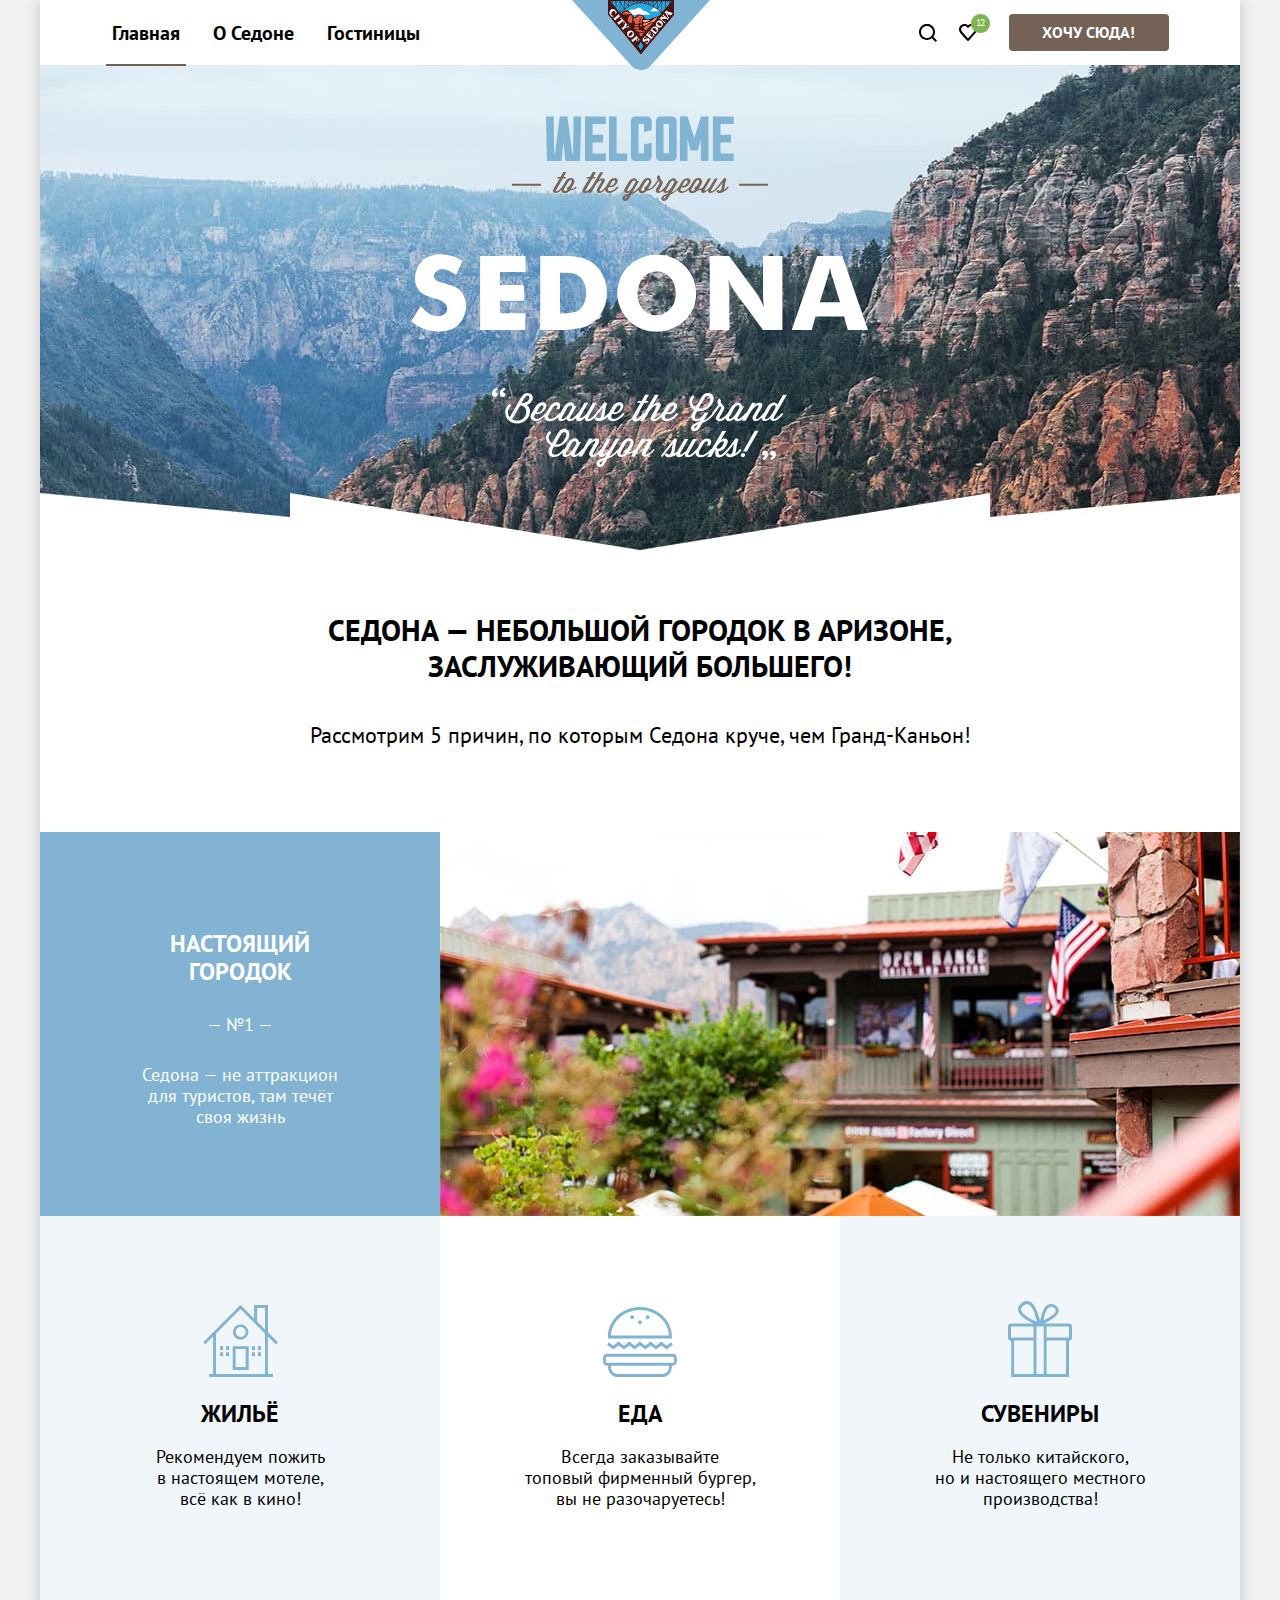
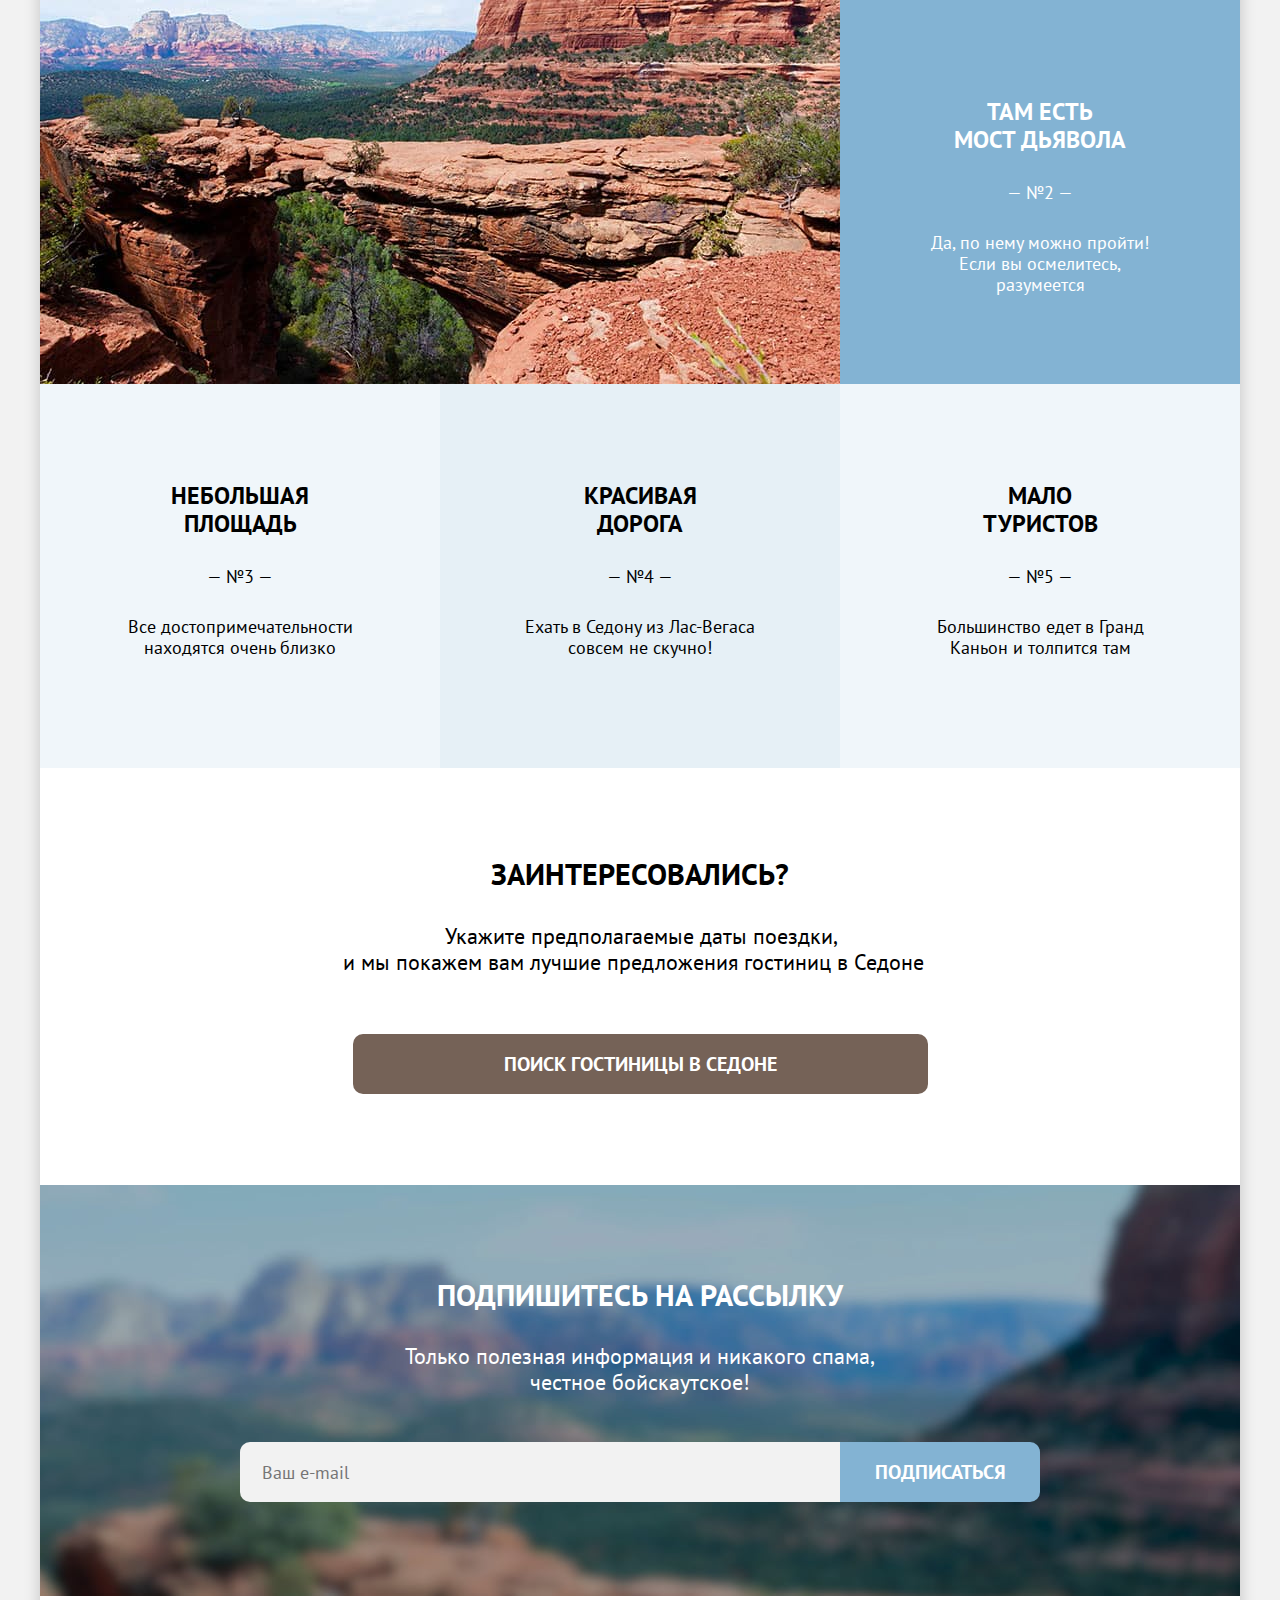
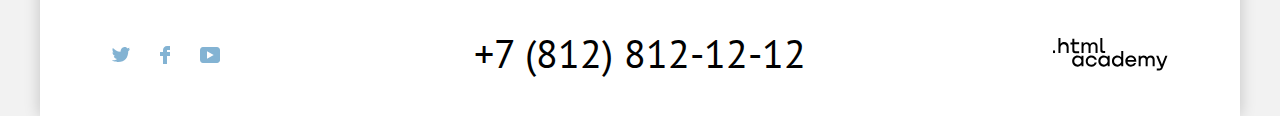
==== commit 2583b08f: "Защита (2 попытка)" ====
--- a/index.html
+++ b/index.html
@@ -3,22 +3,21 @@
   <head>
     <meta charset="utf-8">
     <title>HTML Academy: Седона</title>
-
+    <link rel="icon" href="favicon.ico"> <!-- 32×32 -->
     <link rel="stylesheet" href="styles/styles.css">
-
   </head>
   <body>
     <header class="page-header">
       <nav class="navigation">
         <ul class="navigation-list">
-          <li class="navigation-item">
-            <a class="navigation-link current" href="#">Главная</a>
+          <li class="navigation-item current">
+            <a class="navigation-link" href="#">Главная</a>
           </li>
           <li class="navigation-item">
             <a class="navigation-link" href="#">О Седоне</a>
           </li>
           <li class="navigation-item">
-            <a class="navigation-link" href="#">Гостиницы</a>
+            <a class="navigation-link" href="catalog.html">Гостиницы</a>
           </li>
         </ul>
         <a class="navigation-logo" href="#">
@@ -106,9 +105,9 @@
         <img class="main-index-logo" src="img/logo-welcome.svg" width="458" height="352" alt="Добро пожаловать в Седону.">
       </div>
       <div class="promo">
-      <h1 class="main_title">Седона — небольшой городок в Аризоне,<br>
+      <h1 class="main-title">Седона — небольшой городок в Аризоне,<br>
         заслуживающий большего!</h1>
-      <p class="main_description">Рассмотрим 5 причин, по которым Седона круче, чем Гранд-Каньон!</p>
+      <p class="main-description">Рассмотрим 5 причин, по которым Седона круче, чем Гранд-Каньон!</p>
       </div>
 
       <section class="advantages">
@@ -195,7 +194,7 @@
       <section class="appointment">
         <h2 class="appointment-title">Заинтересовались?</h2>
         <p class="appointment-description">Укажите предполагаемые даты поездки,
-и мы покажем вам лучшие предложения гостиниц в Седоне
+        и мы покажем вам лучшие предложения гостиниц в Седоне
         </p>
         <div class="appointment-search">
           <a class="appointment-button" href="#">Поиск гостиницы в седоне</a>
@@ -215,9 +214,7 @@
             <label class="visually-hidden" for="newsletter-email">Email</label>
             <input class="field"  placeholder="Ваш e-mail" type="email" name="newsletter-email" id="newsletter-email" required>
           </p>
-          <button class="button newsletter-button" type="submit">
-            <span class="newsletter-button">Подписаться</span>
-          </button>
+          <button class="button newsletter-button" type="submit">Подписаться</button>
           </div>
         </form>
         </div>
@@ -312,9 +309,9 @@
               <button class="minus-button" type="button"></button>
               <button class="plus-button" type="button"></button>
             </p>
+            <button class="button modal-button" type="submit">Найти</button>
           </form>
           </div>
-          <button class="button modal-button" type="submit">Найти</button>
         </section>
       </div>
     </div>
--- a/styles/styles.css
+++ b/styles/styles.css
@@ -38,11 +38,18 @@
   font-size: 18px;
   line-height: 21px;
   color: rgba(0, 0, 0, 1);
-  background-color: rgba(255, 255, 255, 1);
   width: 1200px;
   margin-right: auto;
   margin-left: auto;
   margin-top: 0;
+  margin-bottom: 0;
+  background-color: rgba(242, 242, 242, 1);
+  box-shadow: 0 0 15px rgba(0, 0, 0, 0.2);
+}
+
+.page-header,
+main {
+  background-color: rgba(255, 255, 255, 1);
 }
 
 .navigation {
@@ -105,12 +112,12 @@
   box-shadow: none;
 }
 
-.navigation-link.current::after {
+.navigation-item.current::after {
   content: "";
   position: absolute;
   display: block;
-  top: 66px;
-  left: 0;
+  top: 65px;
+  left: -32.18px;
   right: 0;
   bottom: 0;
   margin: auto;
@@ -138,6 +145,7 @@
 
 .navigation-user .navigation-item:not(.navigation-item.button) {
   margin: 1px;
+  margin-top: 5px;
 }
 
 .search {
@@ -201,6 +209,7 @@
   margin: 0;
   margin-left: 21px;
   padding: 0;
+  cursor: pointer;
 }
 
 .white-link {
@@ -208,16 +217,14 @@
   font-size: 16px;
   text-transform: uppercase;
   margin: 0;
-
-  display: flex;
+  display: flex;
+  justify-content: center;
+  align-items: center;
   box-sizing: border-box;
   width: 160px;
-  padding-top: 9px;
-  padding-bottom: 10px;
   background-color: #756257;
   border-radius: 4px;
-  justify-content: center;
-  align-items: center;
+  cursor: pointer;
 }
 
 .navigation-link.button:hover .white-link {
@@ -253,6 +260,7 @@
   width: 1200px;
   height: 485px;
   position: relative;
+  background-color: rgba(131, 179, 211, 1);
 }
 
 .main-index-logo {
@@ -268,17 +276,17 @@
   flex-direction: column;
 }
 
-.main_title {
+.main-title {
   font-size: 30px;
   line-height: 36px;
   font-weight: 700;
   text-transform: uppercase;
   margin: 0;
-  margin-top: 63px;
+  margin-top: 62px;
   margin-bottom: 33px;
 }
 
-.main_description {
+.main-description {
   font-size: 22px;
   line-height: 36px;
   margin: 0;
@@ -401,7 +409,7 @@
   text-transform: uppercase;
   padding: 0;
   margin-top: 98px;
-  margin-bottom: 30px;
+  margin-bottom: 28px;
 }
 
 .advantages-description {
@@ -421,10 +429,9 @@
 }
 
 .appointment {
-  margin-top: 91px;
+  margin-top: 88px;
   margin-bottom: 0;
   text-align: center;
-
   display: flex;
   flex-direction: column;
   align-items: center;
@@ -437,7 +444,7 @@
   text-transform: uppercase;
   height: 50px;
   margin-top: 0;
-  margin-bottom: 15px;
+  margin-bottom: 17px;
 }
 
 .appointment-description {
@@ -446,7 +453,9 @@
   white-space: pre;
   text-align: center;
   margin-top: 0;
-  margin-bottom: 37px;
+  margin-bottom: 33px;
+  padding-right: 62px;
+  text-indent: 64px;
 }
 
 .appointment-button {
@@ -465,7 +474,8 @@
   justify-content: center;
   align-items: center;
   margin-top: 0;
-  margin-bottom: 89px;
+  margin-bottom: 91px;
+  cursor: pointer;
 }
 
 .appointment-button:hover {
@@ -483,6 +493,10 @@
   background-color: rgba(97, 80, 72, 1);
   color: rgba(255, 255, 255, 0.3);
   border: none;
+}
+
+.page-footer {
+  background-color: rgba(255, 255, 255, 1);
 }
 
 .footer-bg {
@@ -499,7 +513,7 @@
   font-size: 30px;
   line-height: 36px;
   font-weight: 700;
-  padding-top: 94px;
+  padding-top: 92px;
   text-transform: uppercase;
   margin: 0;
   margin-bottom: 30px;
@@ -509,7 +523,7 @@
   font-size: 22px;
   line-height: 26px;
   margin: 0;
-  margin-bottom: 30px;
+  margin-bottom: 29px;
 }
 
 .email-form {
@@ -527,6 +541,7 @@
   border: none;
   border-radius: 10px 0 0 10px;
   padding-left: 22px;
+  background-color: rgba(242, 242, 242, 1);
 }
 
 .field-catalog {
@@ -575,6 +590,7 @@
   line-height: 26px;
   text-transform: uppercase;
   box-sizing: border-box;
+  cursor: pointer;
 }
 
 button.newsletter-button:hover {
@@ -603,7 +619,7 @@
 }
 
 .footer-social {
-  min-width: 130px;
+  min-width: 128px;
   display: flex;
   align-items: center;
   padding: 0;
@@ -611,6 +627,7 @@
   justify-content: space-between;
   list-style-type: none;
   margin-right: 20px;
+  margin-bottom: 3px;
 }
 
 .twitter {
@@ -679,8 +696,8 @@
   color: rgba(0, 0, 0, 1);
   padding: 15px;
   height: 50px;
-  width: 720px;
   text-align: center;
+  margin-top: 3px;
 }
 
 .footer-contacts-phone:hover {
@@ -750,7 +767,7 @@
   font-weight: 700;
   color: rgba(255, 255, 255, 1);
   width: 528px;
-  margin-top: 35px;
+  margin-top: 33px;
   margin-bottom: 0;
 }
 
@@ -892,8 +909,8 @@
   margin-bottom: 30px;
 }
 
-.catalog-filter-item:not(.catalog-filter-item:last-child) {
-  padding-bottom: 16px;
+.catalog-filter-item {
+  padding-bottom: 13px;
 }
 
 .control {
@@ -949,11 +966,11 @@
 }
 
 .catalog-filter-input {
-  width: 143px;
+  width: 144px;
   height: 48px;
   color: rgba(255, 255, 255, 1);
   font-family: inherit;
-  padding-left: 19px;
+  padding-left: 17px;
 }
 
 .catalog-filter-input.left:hover,
@@ -978,7 +995,7 @@
 .range-wrapper-block {
   display: flex;
   position: relative;
-  margin-top: 6px;
+  margin-top: 5px;
   height: 48px;
 }
 
@@ -1019,7 +1036,7 @@
   position: relative;
   width: 287px;
   height: 4px;
-  margin-top: 32px;
+  margin-top: 28px;
   background-color: rgba(255, 255, 255, 0.3);
 }
 
@@ -1070,6 +1087,8 @@
   flex-direction: column;
   align-items: center;
   justify-content: center;
+  cursor: pointer;
+  margin-top: 4px;
 }
 
 .button-show {
@@ -1106,7 +1125,7 @@
   font-family: "PT Sans", sans-serif;
   width: 160px;
   height: 23px;
-  margin-top: 20px;
+  margin-top: 18px;
   background-color: rgba(255, 255, 255, 0);
   border: 0;
   color: rgba(255, 255, 255, 1);
@@ -1122,6 +1141,11 @@
   box-shadow: 0 0 0 3px rgba(131, 179, 211, 1);
   width: 100px;
   border-radius: 4px;
+}
+
+.button-delete:active {
+  opacity: 0.3;
+  box-shadow: none;
 }
 
 .sorting {
@@ -1139,6 +1163,7 @@
   line-height: 38.82px;
   font-weight: 700;
   text-transform: uppercase;
+  vertical-align: middle;
   margin-right: 188px;
 }
 
@@ -1150,11 +1175,28 @@
   font-family: "PT Sans", sans-serif;
   font-size: 18px;
   line-height: 23.29px;
+  padding-bottom: 3px;
   padding-left: 17px;
   background-image: url("../img/dropdown.png");
   background-repeat: no-repeat;
   background-position: right 21px center;
   appearance: none;
+  background-color: rgba(255, 255, 255, 1);
+}
+
+input[type="number"]::-webkit-outer-spin-button,
+input[type="number"]::-webkit-inner-spin-button {
+  appearance: none;
+  margin: 0;
+}
+
+input[type="number"] {
+  appearance: textfield;
+}
+
+input[type="number"]:hover,
+input[type="number"]:focus {
+  appearance: number-input;
 }
 
 .select-control-main:hover {
@@ -1188,6 +1230,7 @@
   align-items: center;
   justify-content: center;
   outline: none;
+  cursor: pointer;
 }
 
 .view-type-button:hover:not(.view-type-button-current) {
@@ -1225,8 +1268,9 @@
   grid-template-rows: 27px auto 37px;
   min-height: 120px;
   padding-bottom: 30px;
-  padding-top: 31px;
+  padding-top: 30px;
   column-gap: 8px;
+  row-gap: 1px;
   border-top: 1px solid rgba(229, 229, 229, 1);
 }
 
@@ -1265,6 +1309,8 @@
   grid-column: 4 / 5;
   grid-row: 1;
   background-position: top;
+  margin-top: 4px;
+  margin-left: 5px;
 }
 
 .stars-4 {
@@ -1341,6 +1387,7 @@
   justify-content: center;
   align-items: center;
   margin-left: 29px;
+  cursor: pointer;
 }
 
 .more {
@@ -1429,6 +1476,7 @@
   grid-column: 4 / 5;
   grid-row: 3;
   font-size: 16px;
+  margin-left: 2px;
 }
 
 .pagination-show-more {
@@ -1462,7 +1510,7 @@
 .show-more {
   display: flex;
   width: 1056px;
-  min-height: 116px;
+  min-height: 117px;
   margin-left: 72px;
   justify-content: center;
   align-items: center;
@@ -1479,12 +1527,12 @@
   margin-left: 72px;
   padding: 0;
   width: 370px;
-  margin-right: 302px;
+  margin-right: 300px;
   margin-top: 31px;
 }
 
 .pagination-item {
-  margin-right: 8px;
+  margin-right: 7.8px;
 }
 
 .pagination-item:last-child {
@@ -1528,9 +1576,10 @@
   background-color: rgba(242, 242, 242, 1);
 }
 
-.sorting-block {
-  display: flex;
-  align-items: center;
+.sorting-block-bottom {
+  display: flex;
+  align-items: center;
+  margin-top: 8px;
 }
 
 .select-control {
@@ -1543,8 +1592,9 @@
   outline: none;
   background-image: url("../img/dropdown.png");
   background-repeat: no-repeat;
-  background-position: right 21px center;
+  background-position: right 18px top 20px;
   appearance: none;
+  background-color: rgba(255, 255, 255, 1);
 }
 
 .select-control:hover {
@@ -1569,7 +1619,7 @@
   text-align: center;
   width: 1200px;
   height: 224px;
-  margin-top: 71px;
+  margin-top: 68px;
   margin-bottom: 138px;
 }
 
@@ -1731,6 +1781,7 @@
   font-weight: 700;
   text-transform: uppercase;
   color: rgba(255, 255, 255, 1);
+  cursor: pointer;
 }
 
 .popover-button:hover,
@@ -1917,7 +1968,7 @@
 
 .minus-button:nth-of-type(2) {
   top: 13px;
-  left: 128px;
+  left: 110px;
 }
 
 .minus-button::after {
@@ -2029,6 +2080,7 @@
   color: rgba(255, 255, 255, 1);
   text-transform: uppercase;
   outline: none;
+  cursor: pointer;
 }
 
 .modal-button:hover {
